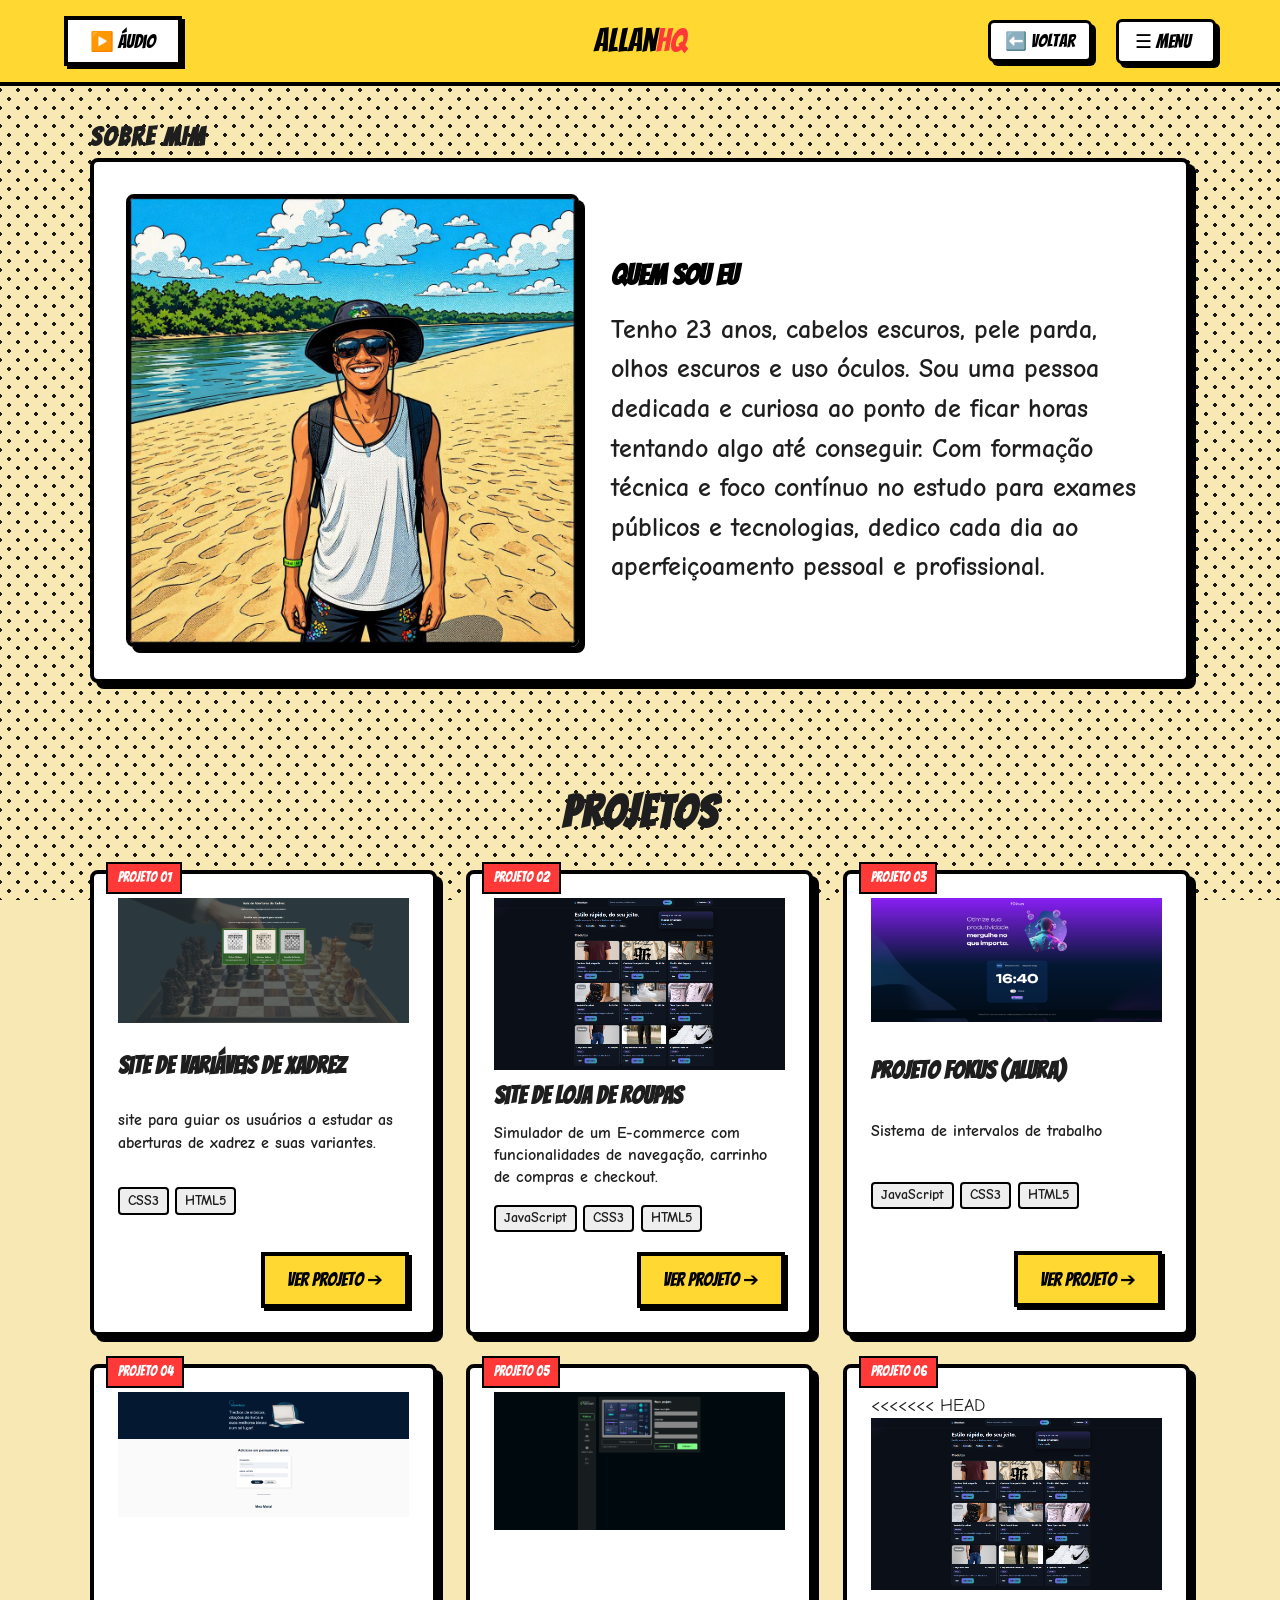
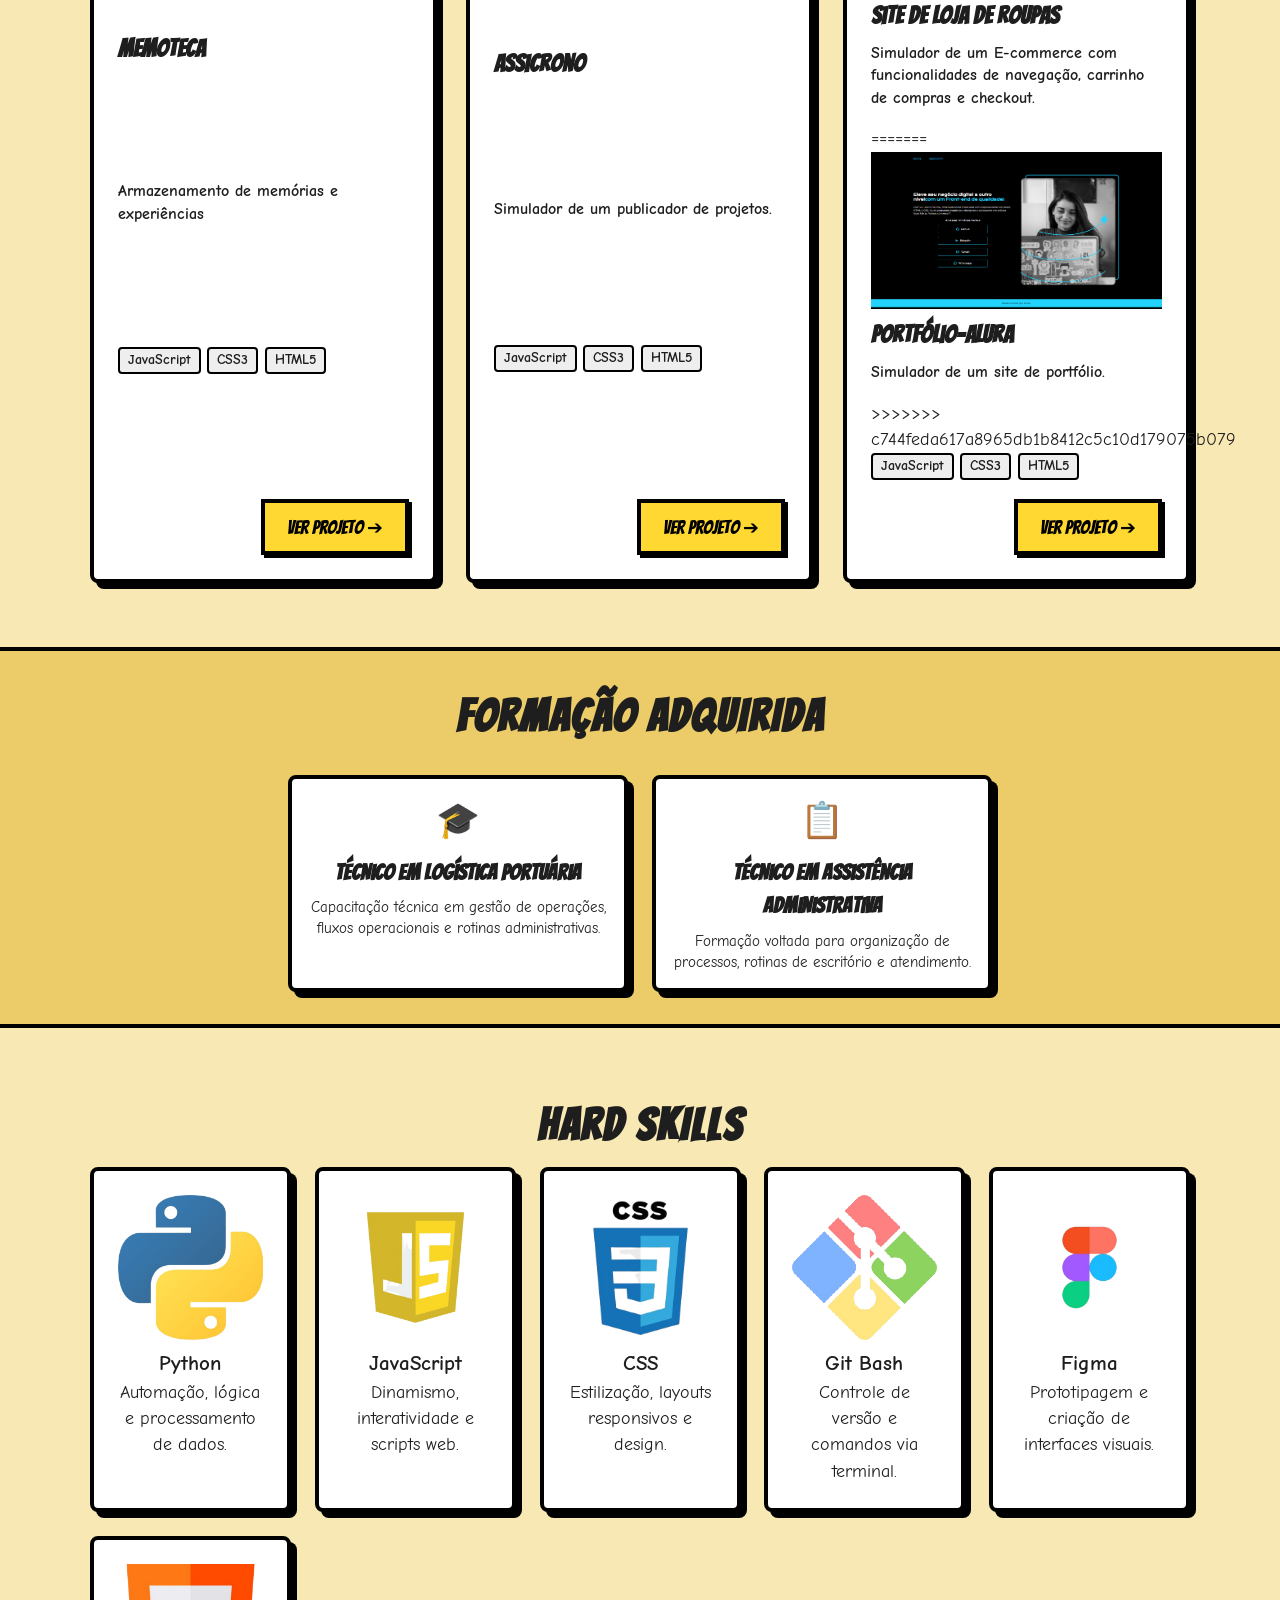
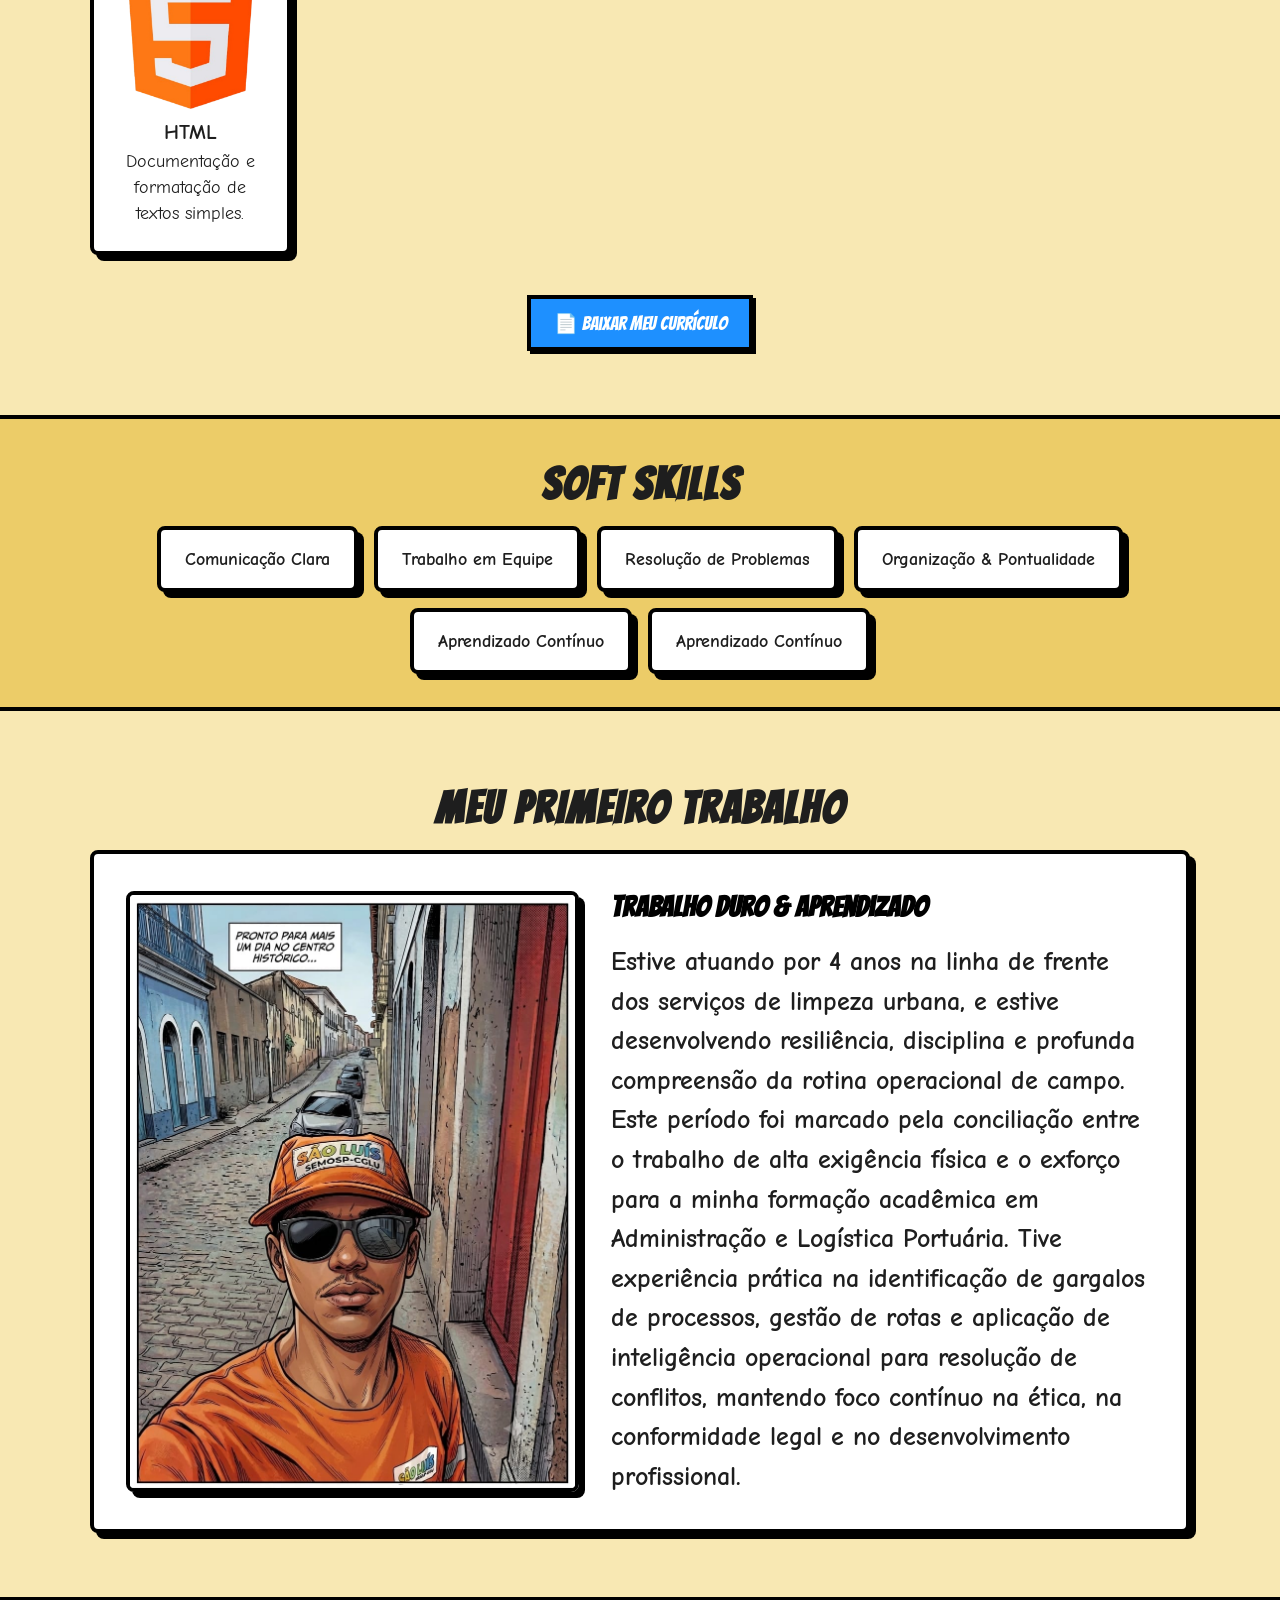
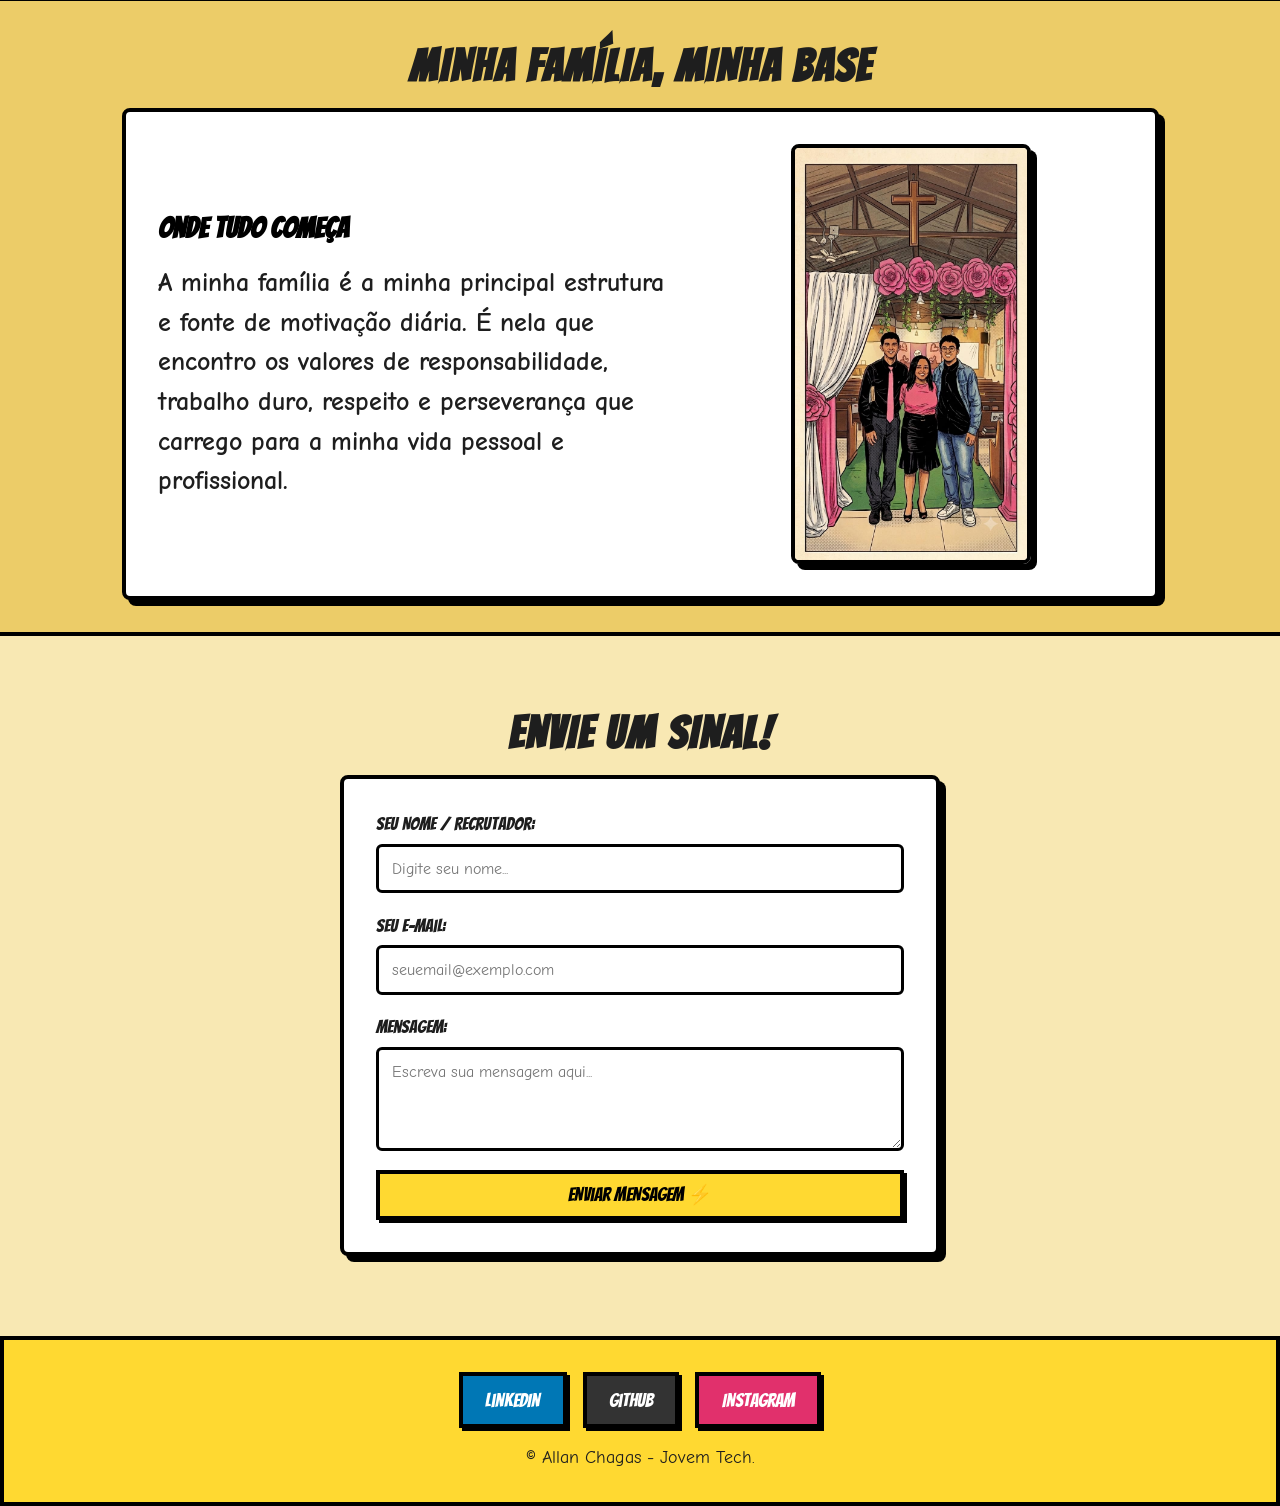
==== sobre.html @ 17a49c52 "subindo projeto" ====
<!DOCTYPE html>
<html lang="pt-BR">
<head>
  <meta charset="UTF-8" />
  <meta name="viewport" content="width=device-width, initial-scale=1.0" />
  <title>Sobre Mim | HQ Allan Chagas</title>
  <link rel="stylesheet" href="./Style.css" />
  <link rel="preconnect" href="https://fonts.googleapis.com">
  <link rel="preconnect" href="https://fonts.gstatic.com" crossorigin>
  <link href="https://fonts.googleapis.com/css2?family=Bangers&family=Comic+Neue:wght@400;700&display=swap" rel="stylesheet">
  <link rel="icon" type="image/png" href="./Assets/Share Post free icons designed by Magnific.ico">
</head>
<body>

  <!-- Navegação -->
  <!-- Substitua o trecho do <header> em ambos os arquivos por este: -->
<header class="navbar">
  <div class="header-left">
    <button id="btn-music" class="btn-comic btn-music" onclick="toggleMusica()">▶️ Áudio</button>
    <div class="logo">
      <a href="index.html">allan<span>hq</span></a>
    

      <audio id="musica-fundo" loop preload="auto">
        <source src="./sons/musicafundo.mp3" type="audio/mpeg">
      </audio>
    </div>
  </div>

  <div class="header-right">
    <button id="btn-back" class="btn-comic btn-back" onclick="window.history.back()" aria-label="Voltar">
      ⬅️ Voltar
    </button>

    <button class="btn-comic menu-toggle" id="menu-toggle" aria-label="Abrir Menu">
      ☰ Menu
      <div class="menu-container">
    </button>

      <nav class="nav-links dropdown-menu" id="nav-menu">
        <a href="index.html" data-i18n="inicio">Início</a>
        <a href="sobre.html#sobre" data-i18n="sobre">Sobre Mim</a>
        <a href="sobre.html#habilidades" data-i18n="habilidades">Habilidades</a>
        <a href="sobre.html#projetos" data-i18n="projetos">Projetos</a>
        <a href="sobre.html#soft-skills" data-i18n="softSkills">Soft Skills</a>
        <a href="sobre.html#formacao" data-i18n="formacao">Formação</a>
        <a href="sobre.html#primeiro-emprego" data-i18n="primeiroEmprego">Primeiro Trabalho</a>
        <a href="sobre.html#familia" data-i18n="familia">Família</a>
        
        <!-- Seleção de Idioma DENTRO do Menu -->
        <div class="lang-selector-menu">
          <span class="lang-title">Idioma:</span>
          <div class="lang-buttons">
            <button class="btn-lang active" data-lang="pt">PT</button>
            <button class="btn-lang" data-lang="en">EN</button>
            <button class="btn-lang" data-lang="fr">FR</button>
          </div>
        </div>
      </nav>
    </div>
  </div>
</header>

  <!-- Conteúdo em Quadrinhos -->
  <main class="container page-content">
    <!-- SEÇÃO 1: SOBRE MIM -->
    <section id="sobre" class="comic-section">
      <h1 class="page-title comic-heading" data-i18n="sobreMimTitulo">Sobre Mim</h1>
      <div class="comic-box content-with-image">
        <div class="image-box">
          <img src="./Assets/AllanAnimacao.jpg" alt="Minha foto" class="section-image">
        </div>
        <div class="text-box">
          <h2 data-i18n="cap1Titulo">Quem Sou Eu</h2>
          <h1 data-i18n="cap1Texto">Tenho 23 anos, cabelos escuros, pele parda,
          olhos escuros e uso óculos. Sou uma pessoa dedicada e curiosa ao ponto de ficar horas tentando algo até conseguir.
          Com formação técnica e foco contínuo emtecnologias. Dedico cada dia ao aperfeiçoamento pessoal e profissional.</h1>
        </div>
      </div>
    </section>

    <!-- SEÇÃO DE PROJETOS (MISSÕES CUMPRIDAS) -->
<section id="projetos" class="comic-section">
  <h2 class="section-title comic-heading" data-i18n="projetosTitulo">Projetos</h2>

  <div class="projects-grid">
    <!-- Card de Projeto 1 -->
    <article class="project-card comic-box">
      <div class="project-badge">Projeto 01</div>
      <img src="./Assets/sitexadrez.png" alt="Site de variáveis de xadrez" class="project-image">
      <h3 class="project-title">Site de variáveis de xadrez</h3>
      <h2 class="project-text">site para guiar os usuários a estudar as aberturas de xadrez e suas variantes. </h2>
      <div class="project-techs">
        <span class="tech-tag">CSS3</span>
        <span class="tech-tag">HTML5</span>
      </div>
      <div class="project-links">
        <a href="https://allanchagas7.github.io/Site-de-xadrez/" target="_blank" class="btn-comic btn-yellow">Ver Projeto ➔</a>
      </div>
    </article>

    <!-- Card de Projeto 2 -->
    <article class="project-card comic-box">
      <div class="project-badge">Projeto 02</div>
      <img src="./Assets/2026-09-16 (4).png" alt="Site de Loja de Roupas" class="project-image">
      <h3 class="project-title">Site de Loja de Roupas</h3>
      <h2 class="project-text">Simulador de um E-commerce com funcionalidades de navegação, carrinho de compras e checkout.</h2>
      <div class="project-techs">
        <span class="tech-tag">JavaScript</span>
        <span class="tech-tag">CSS3</span>
        <span class="tech-tag">HTML5</span>
      </div>
      <div class="project-links">
        <a href="https://allanchagas7.github.io/Loja-de-roupas/" target="_blank" class="btn-comic btn-yellow">Ver Projeto ➔</a>
      </div>
    </article>

    <article class="project-card comic-box">
      <div class="project-badge">Projeto 03</div>
      <img src="./Assets/Fokus.PNG" alt="Projeto Fokus" class="project-image">
      <h3 class="project-title">Projeto Fokus (Alura)</h3>
      <h2 class="project-text">Sistema de intervalos de trabalho</h2>
      <div class="project-techs">
        <span class="tech-tag">JavaScript</span>
        <span class="tech-tag">CSS3</span>
        <span class="tech-tag">HTML5</span>
      </div>
      <div class="project-links">
        <a href="https://allanchagas7.github.io/projetofokus/" target="_blank" class="btn-comic btn-yellow">Ver Projeto ➔</a>
      </div>
    </article>
    
    <article class="project-card comic-box">
      <div class="project-badge">Projeto 04</div>
      <img src="./Assets/Memoteca.PNG" alt="Memoteca" class="project-image">
      <h3 class="project-title">Memoteca</h3>
      <h2 class="project-text">Armazenamento de memórias e experiências</h2>
      <div class="project-techs">
        <span class="tech-tag">JavaScript</span>
        <span class="tech-tag">CSS3</span>
        <span class="tech-tag">HTML5</span>
      </div>
      <div class="project-links">
        <a href="https://allanchagas7.github.io/projeto-memoteca/" target="_blank" class="btn-comic btn-yellow">Ver Projeto ➔</a>
      </div>
    </article>
    <article class="project-card comic-box">
      <div class="project-badge">Projeto 05</div>
      <img src="./Assets/Assincrono.png" alt="Assicrono" class="project-image">
      <h3 class="project-title">Assicrono</h3>
      <h2 class="project-text">Simulador de um publicador de projetos.</h2>
      <div class="project-techs">
        <span class="tech-tag">JavaScript</span>
        <span class="tech-tag">CSS3</span>
        <span class="tech-tag">HTML5</span>
      </div>
      <div class="project-links">
        <a href=" https://allanchagas7.github.io/assincrono/" target="_blank" class="btn-comic btn-yellow">Ver Projeto ➔</a>
      </div>
    </article>
    
    
    <article class="project-card comic-box">
      <div class="project-badge">Projeto 06</div>
<<<<<<< HEAD
      <img src="./Assets/2026-09-16 (4).png" alt="Site de Loja de Roupas" class="project-image">
      <h3 class="project-title">Site de Loja de Roupas</h3>
      <h2 class="project-text">Simulador de um E-commerce com funcionalidades de navegação, carrinho de compras e checkout.</h2>
=======
      <img src="./Assets/alura1.png" alt="Portfólio-Alura" class="project-image">
      <h3 class="project-title">Portfólio-Alura</h3>
      <h2 class="project-text">Simulador de um site de portfólio.</h2>
>>>>>>> c744feda617a8965db1b8412c5c10d179075b079
      <div class="project-techs">
        <span class="tech-tag">JavaScript</span>
        <span class="tech-tag">CSS3</span>
        <span class="tech-tag">HTML5</span>
      </div>
      <div class="project-links">
        <a href="https://allanchagas7.github.io/Loja-de-roupas/" target="_blank" class="btn-comic btn-yellow">Ver Projeto ➔</a>
      </div>
    </article>
  </div>
</section>

<!-- SEÇÃO DE FORMAÇÃO E CERTIFICADOS -->
<section id="formacao" class="comic-section bg-comic-alt">
  <h2 class="section-title comic-heading" data-i18n="formacaoTitulo">Formação Adquirida</h2>
  
  <div class="education-grid">
    <div class="education-card comic-box">
      <span class="edu-icon">🎓</span>
      <h3>Técnico em Logística Portuária</h3>
      <p>Capacitação técnica em gestão de operações, fluxos operacionais e rotinas administrativas.</p>
    </div>
    <div class="education-card comic-box">
      <span class="edu-icon">📋</span>
      <h3>Técnico em Assistência Administrativa</h3>
      <p>Formação voltada para organização de processos, rotinas de escritório e atendimento.</p>
    </div>
  </div>
</section>


<!-- SEÇÃO 2: HABILIDADES -->
<section id="habilidades" class="comic-section">
  <h2 class="section-title comic-heading" data-i18n="habilidadesTitulo">Hard Skills</h2>
  
  <div class="skills-grid">
    <div class="skill-card comic-box" data-color="#268fbe" onclick="activateSkill(this)">
      <div class="skill-icon"><img src="./Assets/transferir__1_-removebg-preview.png" alt="Python"></div>
      <h3>Python</h3>
      <p>Automação, lógica e processamento de dados.</p>
    </div>
    <div class="skill-card comic-box" data-color="#eee964" onclick="activateSkill(this)">
          <div class="skill-icon"><img src="./Assets/JavaScript.png" alt="JavaScript"></div>
          <h3>JavaScript</h3>
          <p>Dinamismo, interatividade e scripts web.</p>
        </div>
        <div class="skill-card comic-box" data-color="#70a1ff" onclick="activateSkill(this)">
          <div class="skill-icon"><img src="./Assets/css-removebg-preview.png" alt="CSS"></div>
          <h3>CSS</h3>
          <p>Estilização, layouts responsivos e design.</p>
        </div>
        <div class="skill-card comic-box" data-color="#2ed573" onclick="activateSkill(this)">
          <div class="skill-icon"><img src="./Assets/gitbash-removebg-preview.png" alt="Git Bash"></div>
          <h3>Git Bash</h3>
          <p>Controle de versão e comandos via terminal.</p>
        </div>
        <div class="skill-card comic-box" data-color="#a55eea" onclick="activateSkill(this)">
          <div class="skill-icon"><img src="./Assets/x4y_Companies-removebg-preview.png" alt="Figma"></div>
          <h3>Figma</h3>
          <p>Prototipagem e criação de interfaces visuais.</p>
        </div>
        <div class="skill-card comic-box" data-color="#ffa502" onclick="activateSkill(this)">
          <div class="skill-icon"><img src="./Assets/transferir__2_-removebg-preview.png" alt="HTML"></div>
          <h3>HTML</h3>
          <p>Documentação e formatação de textos simples.</p>
        </div>
      </div>
      
      <div class="cv-download-box">
        <a href="./Currículo jovem aprendiz primeiro emprego simples preto e branco_20260915_103222_0000.pdf" download class="btn-comic btn-blue" data-i18n="baixarCV">📄 Baixar Meu Currículo</a>
      </div>
    </section>
    
    <!-- SEÇÃO 3: SOFT SKILLS -->
    <section id="soft-skills" class="comic-section bg-comic-alt">
      <h2 class="section-title comic-heading" data-i18n="softSkillsTitulo">Soft Skills</h2>
      <div class="soft-skills-grid">
        <div class="soft-skill-item comic-box" data-i18n="comunicacao">Comunicação Clara</div>
        <div class="soft-skill-item comic-box" data-i18n="trabalhoEquipe">Trabalho em Equipe</div>
        <div class="soft-skill-item comic-box" data-i18n="resolucaoProblemas">Resolução de Problemas</div>
        <div class="soft-skill-item comic-box" data-i18n="pontualidade">Organização & Pontualidade</div>
        <div class="soft-skill-item comic-box" data-i18n="curiosidade">Aprendizado Contínuo</div>
         <div class="soft-skill-item comic-box" data-i18n="curiosidade">Adaptabilidade</div>
      </div>
    </section>
    
    <!-- SEÇÃO 4: PRIMEIRO EMPREGO -->
    <section id="primeiro-emprego" class="comic-section">
      <h2 class="section-title comic-heading" data-i18n="primeiroEmpregoTitulo">Meu Primeiro Trabalho</h2>
      <div class="comic-box content-with-image">
        <div class="image-box">
          <img src="Assets/allangari.jpg" alt="Meu primeiro trabalho" class="section-image">
        </div>
        <div class="text-box">
          <h3 data-i18n="primeiroEmpregoSub">Trabalho Duro & Aprendizado</h3>
          <h1 data-i18n="primeiroEmpregoTexto">Estive atuando por 4 anos na linha de frente dos serviços de limpeza urbana,  e estive desenvolvendo resiliência, disciplina e profunda compreensão da rotina operacional de campo. Este período foi marcado pela conciliação entre o trabalho de alta exigência física e o exforço para a minha formação acadêmica em Administração e Logística Portuária.
          Tive experiência prática na identificação de gargalos de processos, gestão de rotas e aplicação de inteligência operacional para resolução de conflitos, mantendo foco contínuo na ética, na conformidade legal e no desenvolvimento profissional.</h1>
        </div>
      </div>
    </section>
    
    <!-- SEÇÃO 5: FAMÍLIA -->
    <section id="familia" class="comic-section bg-comic-alt">
      <h2 class="section-title comic-heading" data-i18n="familiaTitulo">Minha Família, Minha Base</h2>
      <div class="comic-box content-with-image">
        <div class="text-box">
          <h3 data-i18n="familiaSub">Onde Tudo Começa</h3>
          <h1 data-i18n="familiaTexto">A minha família é a minha principal estrutura e fonte de motivação diária. É nela que encontro os valores de responsabilidade, trabalho duro, respeito e perseverança que carrego para a minha vida pessoal e profissional.</h1>
        </div>
        <div class="image-box">
          <img src="Assets/familia.jpg" alt="Minha família" class="section-image">
        </div>
      </div>
    </section>
    <!-- SEÇÃO DE CONTATO (SINAL DE EMERGÊNCIA) -->
    <section id="contato" class="comic-section">
      <h2 class="section-title comic-heading" data-i18n="contatoTitulo">Envie um Sinal!</h2>
      <div class="comic-box contact-box">
        <form class="contact-form" onsubmit="event.preventDefault(); alert('Mensagem enviada com sucesso!');">
          <div class="form-group">
            <label for="nome">Seu Nome / Recrutador:</label>
            <input type="text" id="nome" required placeholder="Digite seu nome...">
          </div>
          <div class="form-group">
            <label for="email">Seu E-mail:</label>
            <input type="email" id="email" required placeholder="seuemail@exemplo.com">
          </div>
          <div class="form-group">
            <label for="mensagem">Mensagem:</label>
            <textarea id="mensagem" rows="4" required placeholder="Escreva sua mensagem aqui..."></textarea>
          </div>
          <button type="submit" class="btn-comic btn-yellow">Enviar Mensagem ⚡</button>
        </form>
      </div>
    </section>
  </main>

  <footer class="footer comic-box">
    <div class="social-links">
      <a href="https://linkedin.com/in/allanchagasbatista/" target="_blank" class="btn-comic btn-social btn-linkedin">LinkedIn</a>
      <a href="https://github.com/AllanChagas7/" target="_blank" class="btn-comic btn-social btn-github">GitHub</a>
      <a href="https://instagram.com/allan_chagas_/" target="_blank" class="btn-comic btn-social btn-instagram">Instagram</a>
    </div>
    <p> © Allan Chagas - Jovem Tech. </p>
  </footer>

  <audio id="musica-fundo" loop src="./sons/musicafundo.mp3"></audio>
  <script src="./script.js"></script>
</body>
</html>
---- Style.css ----
/* Reset & Tema Quadrinhos (Comic Book Theme) */
:root {
  --comic-yellow: #ffd931;
  --comic-red: #ff3838;
  --comic-blue: #1e90ff;
  --comic-bg: #f8e8b3;
  --comic-dark: #1e1e1e;
  --comic-border: 4px solid #000;
  --comic-shadow: 6px 6px 0px #000;
  --comic-shadow-sm: 3px 3px 0px #000000;
  --font-title: 'Bangers', cursive;
  --font-body: 'Comic Neue', cursive, sans-serif;
}

* {
  margin: 0;
  padding: 0;
  box-sizing: border-box;
}

body {
  font-family: var(--font-body);
  background-color: var(--comic-bg);
  color: var(--comic-dark);
  font-size: 1.1rem;
  line-height: 1.5;
  animation: page-enter 0.7s ease both;

  /* --- Textura de retícula/Halftone de Quadrinho --- */

  background-image:
  radial-gradient(rgba(0, 0, 0, 0.88) 15%, transparent 16%),
  radial-gradient(rgba(0, 0, 0, 0.88) 15%, transparent 16%);
  background-size: 18px 18px;
  background-position: 0 0, 9px 9px;
  background-attachment: fixed; /* Mantém os pontos parados enquanto você rola a página */
}

.container {
  width: 90%;
  max-width: 1100px;
  margin: 0 auto;
}

/* Estilo HQ de Caixas e Botões */
.comic-box {
  background: #fff;
  border: var(--comic-border);
  box-shadow: var(--comic-shadow);
  border-radius: 8px;
  animation: comic-enter 0.7s ease both;
}

.comic-heading {
  font-family: var(--font-title);
  letter-spacing: 2px;
  text-transform: uppercase;
}

.btn-comic {
  font-family: var(--font-title);
  font-size: 1.2rem;
  padding: 0.6rem 1.4rem;
  border: var(--comic-border);
  box-shadow: var(--comic-shadow-sm);
  background: #fff;
  cursor: pointer;
  text-decoration: none;
  display: inline-block;
  color: #000;
  transition: all 0.1s ease-in-out;
}

.btn-comic:hover {
  transform: translate(-2px, -2px);
  box-shadow: 5px 5px 0px #000;
  animation: button-wiggle 0.35s ease-in-out;
}

.btn-comic:active {
  transform: translate(2px, 2px);
  box-shadow: 1px 1px 0px #000;
}

.btn-yellow { background: var(--comic-yellow); }
.btn-blue { background: var(--comic-blue); color: #fff; }

/* Header & Navegação */
.navbar {
  display: flex;
  justify-content: space-between;
  align-items: center;
  padding: 1rem 5%;
  background: var(--comic-yellow);
  border-bottom: var(--comic-border);
  position: sticky;
  top: 0;
  z-index: 1000;
  animation: slide-down 0.6s ease both;
}

.header-left {
  display: flex;
  align-items: center;
  gap: 1rem;
}

.header-right {
  display: flex;
  align-items: center;
  gap: 1.5rem;
  margin-left: auto; /* Garante que o bloco fique encostado à direita */
}

.logo {
  position: absolute;
  left: 50%;
  transform: translateX(-50%);
}

.logo a {
  font-family: var(--font-title);
  font-size: 2rem;
  color: #000;
  text-decoration: none;
}

.logo span {
  color: var(--comic-red);
}

/* ===================================================
   MENU DROPDOWN RETRÁTIL (Estilo HQ)
   =================================================== */
.menu-container {
  position: relative;
  display: inline-block;
  z-index: 1000;
}

/* Botão Menu Estilizado */
.menu-toggle {
  display: inline-flex !important;
  align-items: center;
  justify-content: center;
  gap: 6px;
  background-color: #ffffff;
  color: #000000;
  border: 3px solid #000000;
  box-shadow: 4px 4px 0px #000000;
  padding: 8px 16px;
  font-family: var(--font-title);
  font-size: 1.2rem;
  cursor: pointer;
  border-radius: 6px;
  transition: transform 0.1s, box-shadow 0.1s;
}

.menu-toggle:hover {
  background-color: #fff8d6;
  transform: translate(-2px, -2px);
  box-shadow: 6px 6px 0px #000000;
}

.menu-toggle:active {
  transform: translate(2px, 2px);
  box-shadow: 2px 2px 0px #000000;
}

/* Oculta as opções por padrão */
.nav-links.dropdown-menu {
  display: none;
  position: absolute;
  top: 115%;
  right: 0; /* Alinha a caixa do menu retrátil pelo lado direito */
  background-color: #ffffff;
  border: 3px solid #000000;
  box-shadow: 5px 5px 0px #000000;
  border-radius: 8px;
  min-width: 220px;
  flex-direction: column;
  padding: 8px 0;
  z-index: 1001;
}

/* Exibe as opções quando aberto via JS */
.nav-links.dropdown-menu.open,
.nav-links.dropdown-menu.active {
  display: flex !important;
}

.nav-links.dropdown-menu a {
  padding: 10px 18px;
  color: #000000;
  text-decoration: none;
  font-family: var(--font-title);
  font-size: 1.1rem;
  border-bottom: 2px solid #f0f0f0;
  transition: background-color 0.2s;
  display: block;
}

.nav-links.dropdown-menu a:last-child {
  border-bottom: none;
}

.nav-links.dropdown-menu a:hover {
  background-color: var(--comic-yellow);
}

.btn-back {
  display: inline-flex;
  align-items: center;
  gap: 4px;
  background-color: #ffffff;
  color: #000;
  border: 3px solid #000;
  box-shadow: 4px 4px 0px #000;
  padding: 8px 14px;
  font-family: var(--font-title);
  font-size: 1.1rem;
  cursor: pointer;
  border-radius: 6px;
  transition: transform 0.1s, box-shadow 0.1s;
}

.btn-back:hover {
  background-color: #ffeaa7;
  transform: translate(-2px, -2px);
  box-shadow: 6px 6px 0px #000;
}

.btn-back:active {
  transform: translate(2px, 2px);
  box-shadow: 2px 2px 0px #000;
}

/* Idiomas */
.header-actions {
  display: flex;
  align-items: center;
  gap: 0.5rem;
}

.btn-lang {
  font-family: var(--font-title);
  background: #fff;
  border: 2px solid #000;
  padding: 0.2rem 0.6rem;
  cursor: pointer;
  font-size: 1rem;
}

.btn-lang.active {
  background: var(--comic-red);
  color: #fff;
}

/* Hero Section */
.hero {
  margin: 3rem auto;
  padding: 4rem 2rem;
  text-align: center;
  max-width: 800px;
  background: #fff;
  animation-delay: 0.15s;
}

.comic-badge {
  display: inline-block;
  background: var(--comic-red);
  color: #fff;
  font-family: var(--font-title);
  padding: 0.3rem 1rem;
  border: 2px solid #000;
  font-size: 1.2rem;
  margin-bottom: 1rem;
  animation: badge-pop 0.6s 0.35s ease both;
}

.comic-title {
  font-size: 3.5rem;
  color: #000;
  margin-bottom: 0.5rem;
}

.comic-subtitle {
  font-size: 1.8rem;
  font-weight: bold;
  margin-bottom: 2rem;
}

/* Seções */
.section {
  padding: 3rem 0;
}

.comic-section {
  padding: 2rem 0;
  margin-bottom: 2rem;
}

.comic-section > * {
  animation: comic-enter 0.7s ease both;
}

.comic-section > *:nth-child(2) {
  animation-delay: 0.12s;
}

.comic-section > *:nth-child(3) {
  animation-delay: 0.24s;
}

.bg-comic-alt {
  width: 100vw;
  margin-left: 50%;
  transform: translateX(-50%);
  padding-right: 5vw;
  padding-left: 5vw;
  background: #eccc68;
  border-top: var(--comic-border);
  border-bottom: var(--comic-border);
}

.section-title {
  font-size: 2.8rem;
  text-align: center;
  margin-bottom: 0.5rem;
}

.section-desc {
  text-align: center;
  font-weight: bold;
  margin-bottom: 2rem;
}

/* Conteúdo com Imagem - Layout Lado a Lado */
.content-with-image {
  display: flex;
  gap: 2rem;
  align-items: stretch;
  padding: 2rem;
}

.image-box {
  flex: 1;
  display: flex;
  flex-direction: column;
  align-items: center;
  justify-content: center;
  min-width: 250px;
}

.section-image {
  width: 100%;
  max-width: 300px;
  height: auto;
  object-fit: cover;
  border: var(--comic-border);
  box-shadow: var(--comic-shadow);
  border-radius: 8px;
}

#familia .section-image {
  width: auto;
  max-height: 420px;
  object-fit: contain;
}

#familia .content-with-image {
  width: 90%;
  max-width: 1100px;
  margin-right: auto;
  margin-left: auto;
}

.image-caption {
  margin-top: 0.8rem;
  font-family: var(--font-title);
  font-size: 0.9rem;
  text-align: center;
  color: #666;
}

.text-box {
  flex: 1.2;
  display: flex;
  flex-direction: column;
  justify-content: center;
}

.text-box h2,
.text-box h3 {
  font-family: var(--font-title);
  font-size: 1.8rem;
  margin-bottom: 0.8rem;
  color: #000000;
}

.text-box p {
  line-height: 1.8;
  font-size: 1.05rem;
}

/* Skills Grid */
.skills-grid {
  display: grid;
  grid-template-columns: repeat(auto-fit, minmax(200px, 1fr));
  gap: 1.5rem;
}

.skill-card {
  padding: 1.5rem;
  text-align: center;
  cursor: pointer;
  transition: var(--transition, all 0.2s);
}

.skill-card:hover,
.project-card:hover,
.education-card:hover,
.soft-skill-item:hover {
  transform: translateY(-7px) rotate(-1deg);
  box-shadow: 9px 9px 0 #000;
}

.skill-card.active-skill {
  border-color: #000;
  transform: translateY(-5px);
}

.skill-icon {
  font-size: 2.5rem;
  margin-bottom: 0.5rem;
}

.cv-download-box {
  text-align: center;
  margin-top: 2.5rem;
}

/* Soft Skills Grid */
.soft-skills-grid {
  display: flex;
  flex-wrap: wrap;
  gap: 1rem;
  justify-content: center;
}

.soft-skill-item {
  padding: 1rem 1.5rem;
  font-weight: bold;
  background: #fff;
}

/* Balão de Fala (Speech Bubble) */
.comic-speech-bubble {
  position: relative;
  padding: 2rem;
  max-width: 800px;
  margin: 0 auto;
  background: #fff;
}

.yellow-bubble {
  background: var(--comic-yellow);
}

.comic-speech-bubble h3 {
  font-family: var(--font-title);
  font-size: 1.8rem;
  margin-bottom: 0.5rem;
}

/* Galeria & Carrossel */
.carousel-section {
  margin: 3rem 0;
}

.carousel-container {
  display: flex;
  align-items: center;
  gap: 1rem;
}

.gallery-grid {
  display: flex;
  overflow-x: hidden;
  scroll-behavior: smooth;
  width: 100%;
  gap: 1rem;
}

.gallery-card {
  min-width: 100%;
  height: 250px;
  display: flex;
  align-items: center;
  justify-content: center;
  background: #fff;
}

.image-placeholder {
  font-family: var(--font-title);
  font-size: 2rem;
}

.carousel-indicators {
  display: flex;
  justify-content: center;
  gap: 0.5rem;
  margin-top: 1rem;
}

.indicator {
  width: 15px;
  height: 15px;
  border: 2px solid #000;
  background: #fff;
  cursor: pointer;
}

.indicator.active {
  background: var(--comic-red);
}

/* Rodapé */
.footer {
  text-align: center;
  padding: 2rem;
  margin-top: 3rem;
  background: var(--comic-yellow);
  border-top: var(--comic-border);
  border-radius: 0;
}

.social-links {
  display: flex;
  align-items: center;
  justify-content: center;
  flex-wrap: wrap;
  gap: 1rem;
  margin-bottom: 1rem;
}

.btn-social {
  color: #fff;
  text-align: center;
}

.btn-linkedin { background: #0077b5; }
.btn-github { background: #333; }
.btn-instagram { background: #e1306c; }

/* Responsividade Corrigida */
@media (max-width: 768px) {
  .header-right {
    gap: 0.8rem;
  }

  .comic-title { font-size: 2.5rem; }

  .content-with-image {
    flex-direction: column;
    gap: 1.5rem;
  }

  .image-box {
    width: 100%;
    max-width: 100%;
  }

  .section-image {
    max-width: 250px;
  }
}

/* Divisória e Idioma dentro do Dropdown */
.lang-selector-menu {
  padding: 10px 18px;
  border-top: 2px solid #000;
  margin-top: 5px;
  display: flex;
  flex-direction: column;
  gap: 6px;
  background-color: #f9f9f9;
}

.lang-title {
  font-family: var(--font-title);
  font-size: 1rem;
  color: #000;
}

.lang-buttons {
  display: flex;
  gap: 8px;
}

.lang-buttons .btn-lang {
  flex: 1;
  font-family: var(--font-title);
  background: #fff;
  border: 2px solid #000;
  padding: 4px 8px;
  cursor: pointer;
  font-size: 0.9rem;
  box-shadow: 2px 2px 0px #000;
  transition: all 0.1s;
}

.lang-buttons .btn-lang.active {
  background: var(--comic-red);
  color: #fff;
}
/* ===================================================
   SEÇÃO DE PROJETOS (CARDS DE HQ)
   =================================================== */
.projects-grid {
  display: grid;
  grid-template-columns: repeat(auto-fit, minmax(280px, 1fr));
  gap: 1.8rem;
  margin-top: 1.5rem;
}

.project-card {
  padding: 1.5rem;
  display: flex;
  flex-direction: column;
  justify-content: space-between;
  position: relative;
}

.project-badge {
  position: absolute;
  top: -12px;
  left: 12px;
  background: var(--comic-red);
  color: #fff;
  font-family: var(--font-title);
  padding: 0.2rem 0.6rem;
  border: 2px solid #000;
  font-size: 0.9rem;
}

.project-title {
  font-family: var(--font-title);
  font-size: 1.5rem;
  margin-top: 0.5rem;
  margin-bottom: 0.5rem;
}

.project-text {
  font-size: 1rem;
  line-height: 1.4;
  margin-bottom: 1rem;
}

.project-techs {
  display: flex;
  flex-wrap: wrap;
  gap: 0.4rem;
  margin-bottom: 1.2rem;
}

.tech-tag {
  background: #eee;
  border: 2px solid #000;
  padding: 0.1rem 0.5rem;
  font-size: 0.85rem;
  font-weight: bold;
  border-radius: 4px;
}

.project-links {
  text-align: right;
}

/* ===================================================
   SEÇÃO DE FORMAÇÃO
   =================================================== */
.education-grid {
  display: grid;
  grid-template-columns: repeat(2, minmax(220px, 340px));
  gap: 1.5rem;
  justify-content: center;
  margin: 1.5rem auto 0;
}

.education-card {
  padding: 1rem;
  text-align: center;
}

.edu-icon {
  font-size: 2.2rem;
  display: block;
  margin-bottom: 0.5rem;
}

.education-card h3 {
  font-family: var(--font-title);
  font-size: 1.4rem;
  margin-bottom: 0.5rem;
}

.education-card p {
  font-size: 0.95rem;
  line-height: 1.35;
}

@keyframes page-enter {
  from { opacity: 0; }
  to { opacity: 1; }
}

@keyframes comic-enter {
  from {
    opacity: 0;
    transform: translateY(18px) scale(0.98);
  }
  to {
    opacity: 1;
    transform: translateY(0) scale(1);
  }
}

@keyframes slide-down {
  from { transform: translateY(-100%); }
  to { transform: translateY(0); }
}

@keyframes badge-pop {
  0% { opacity: 0; transform: scale(0.7) rotate(-6deg); }
  80% { transform: scale(1.08) rotate(2deg); }
  100% { opacity: 1; transform: scale(1) rotate(0); }
}

@keyframes button-wiggle {
  0%, 100% { transform: translate(-2px, -2px) rotate(0); }
  50% { transform: translate(-2px, -2px) rotate(-2deg); }
}

@media (prefers-reduced-motion: reduce) {
  *,
  *::before,
  *::after {
    animation-duration: 0.01ms !important;
    animation-iteration-count: 1 !important;
    scroll-behavior: auto !important;
    transition-duration: 0.01ms !important;
  }
}

/* ===================================================
   FORMULÁRIO DE CONTATO HQ
   =================================================== */
.contact-box {
  max-width: 600px;
  margin: 0 auto;
  padding: 2rem;
}

.contact-form {
  display: flex;
  flex-direction: column;
  gap: 1.2rem;
}

.form-group {
  display: flex;
  flex-direction: column;
  gap: 0.4rem;
  text-align: left;
}

.form-group label {
  font-family: var(--font-title);
  font-size: 1.1rem;
}

.form-group input,
.form-group textarea {
  padding: 0.8rem;
  border: 3px solid #000;
  border-radius: 6px;
  font-family: var(--font-body);
  font-size: 1rem;
  background-color: #fff;
}

.form-group input:focus,
.form-group textarea:focus {
  outline: none;
  background-color: #fffde6;
}
/* ===================================================
   RESPONSIVIDADE E TRATAMENTO DE IMAGENS
   =================================================== */

/* Regra Global para Imagens Responsivas */
img, 
.section-image, 
.gallery-card img {
  max-width: 100%;    /* A imagem nunca ultrapassa a largura do container */
  height: auto;        /* Mantém a proporção sem distorcer */
  display: block;      /* Elimina espaços em branco indesejados abaixo da imagem */
  object-fit: cover;   /* Garante bom preenchimento quando houver altura fixa */
}

/* Ajustes para Telas Menores (Celulares e Tablets até 768px) */
@media (max-width: 768px) {
  /* Ajuste de espaçamento e tamanho de fonte geral */
  body {
    font-size: 1rem;
  }

  .container {
    width: 95%; /* Aproveita melhor o espaço da tela do celular */
  }

  .bg-comic-alt {
    padding-right: 2.5vw;
    padding-left: 2.5vw;
  }

  .comic-title {
    font-size: 2.2rem;
  }

  /* Ajuste de seções lado a lado com imagem para ficarem empilhadas */
  .content-with-image {
    flex-direction: column;
    padding: 1rem;
    gap: 1.2rem;
  }

  .image-box {
    width: 100%;
  }

  .section-image {
    max-width: 100%; /* Permite que a imagem ocupe a largura disponível */
    margin: 0 auto;
  }

  #familia .section-image {
    max-height: 360px;
    width: auto;
  }

  #familia .content-with-image {
    width: 95%;
  }

  /* Grids de Projetos e Formação em 1 coluna no celular */
  .projects-grid,
  .education-grid,
  .skills-grid {
    grid-template-columns: 1fr;
  }

  /* Formulario de Contato */
  .contact-box {
    padding: 1.2rem;
  }
}

@media (max-width: 600px) {
  .navbar {
    flex-wrap: wrap;
    gap: 0.75rem;
    min-height: 78px;
  }

  .header-left,
  .header-right {
    gap: 0.5rem;
  }

  .header-right {
    width: 100%;
    justify-content: flex-end;
  }

  .btn-music,
  .btn-back,
  .menu-toggle {
    padding: 0.45rem 0.7rem;
    font-size: 1rem;
  }
}

@media (max-width: 600px) {
  .social-links {
    gap: 0.75rem;
  }

  .btn-social {
    flex: 1 1 140px;
  }
}

.audio {
  position: relative;
}
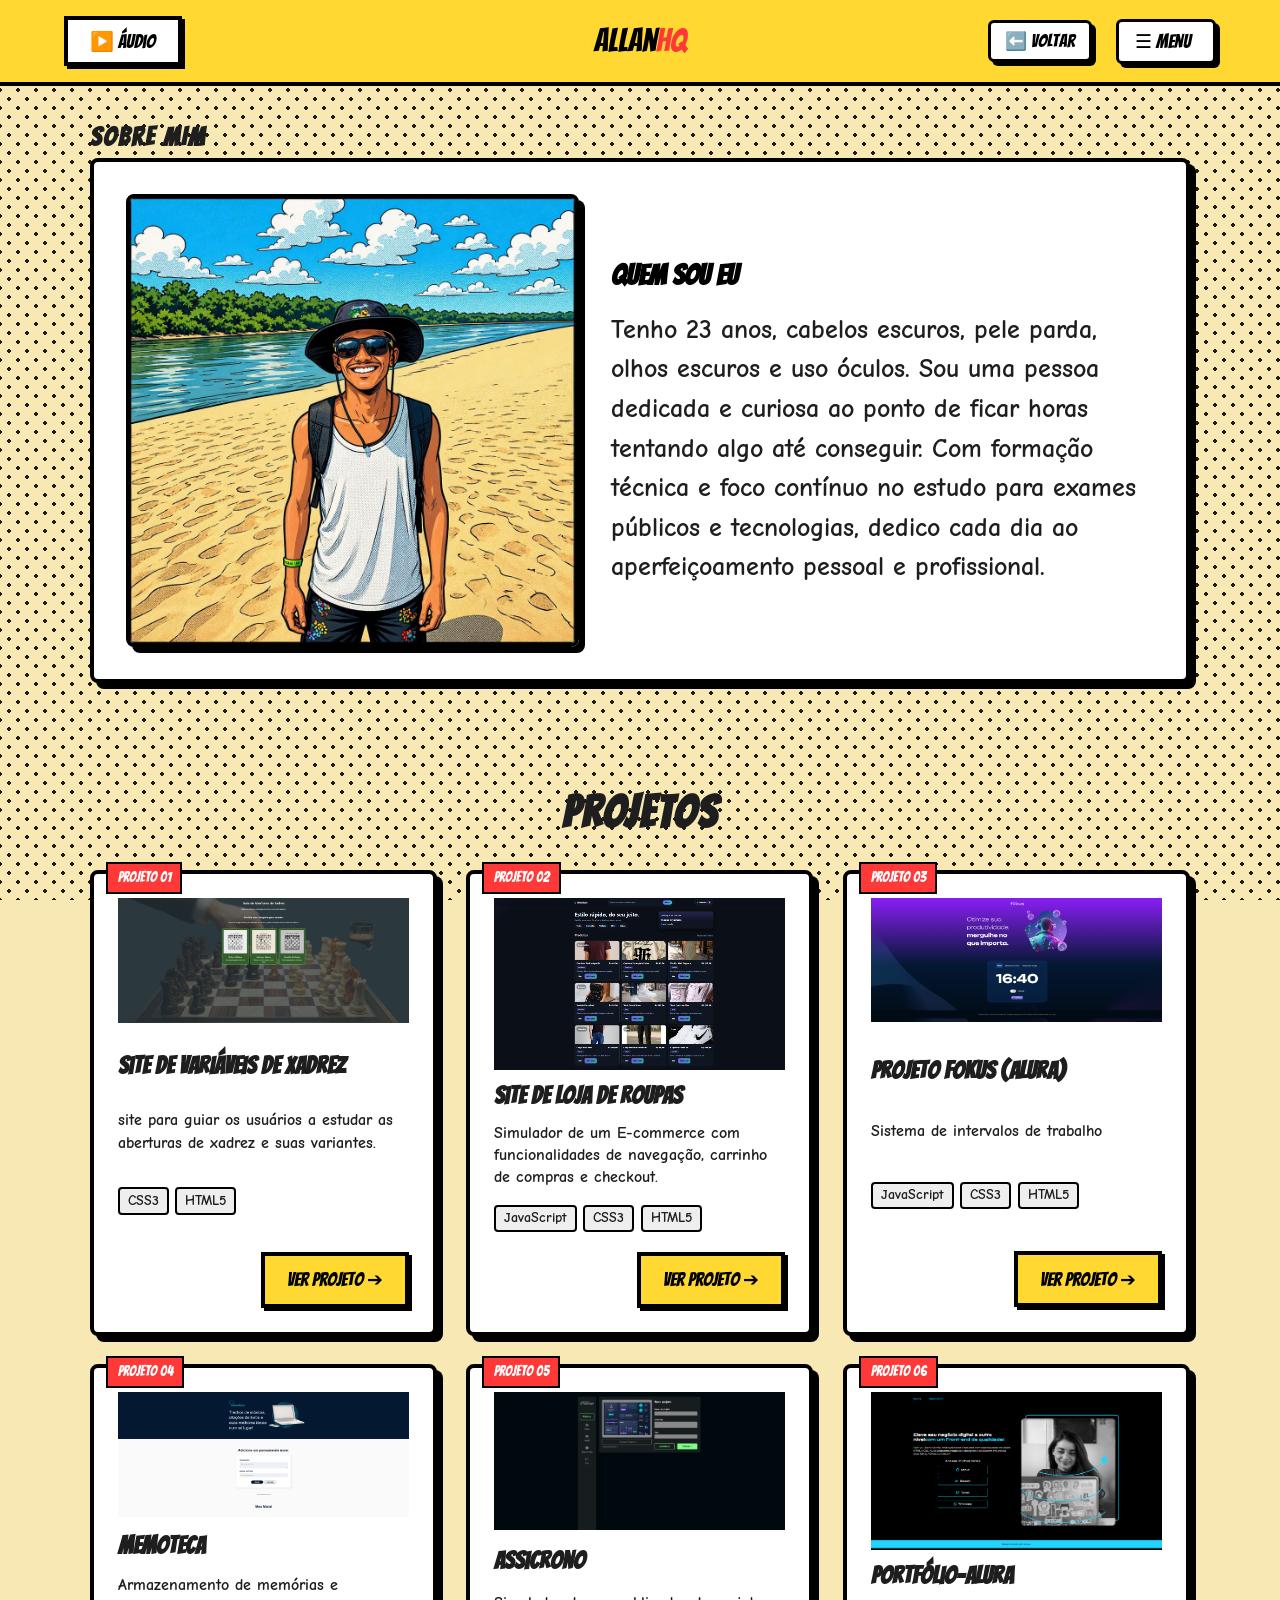
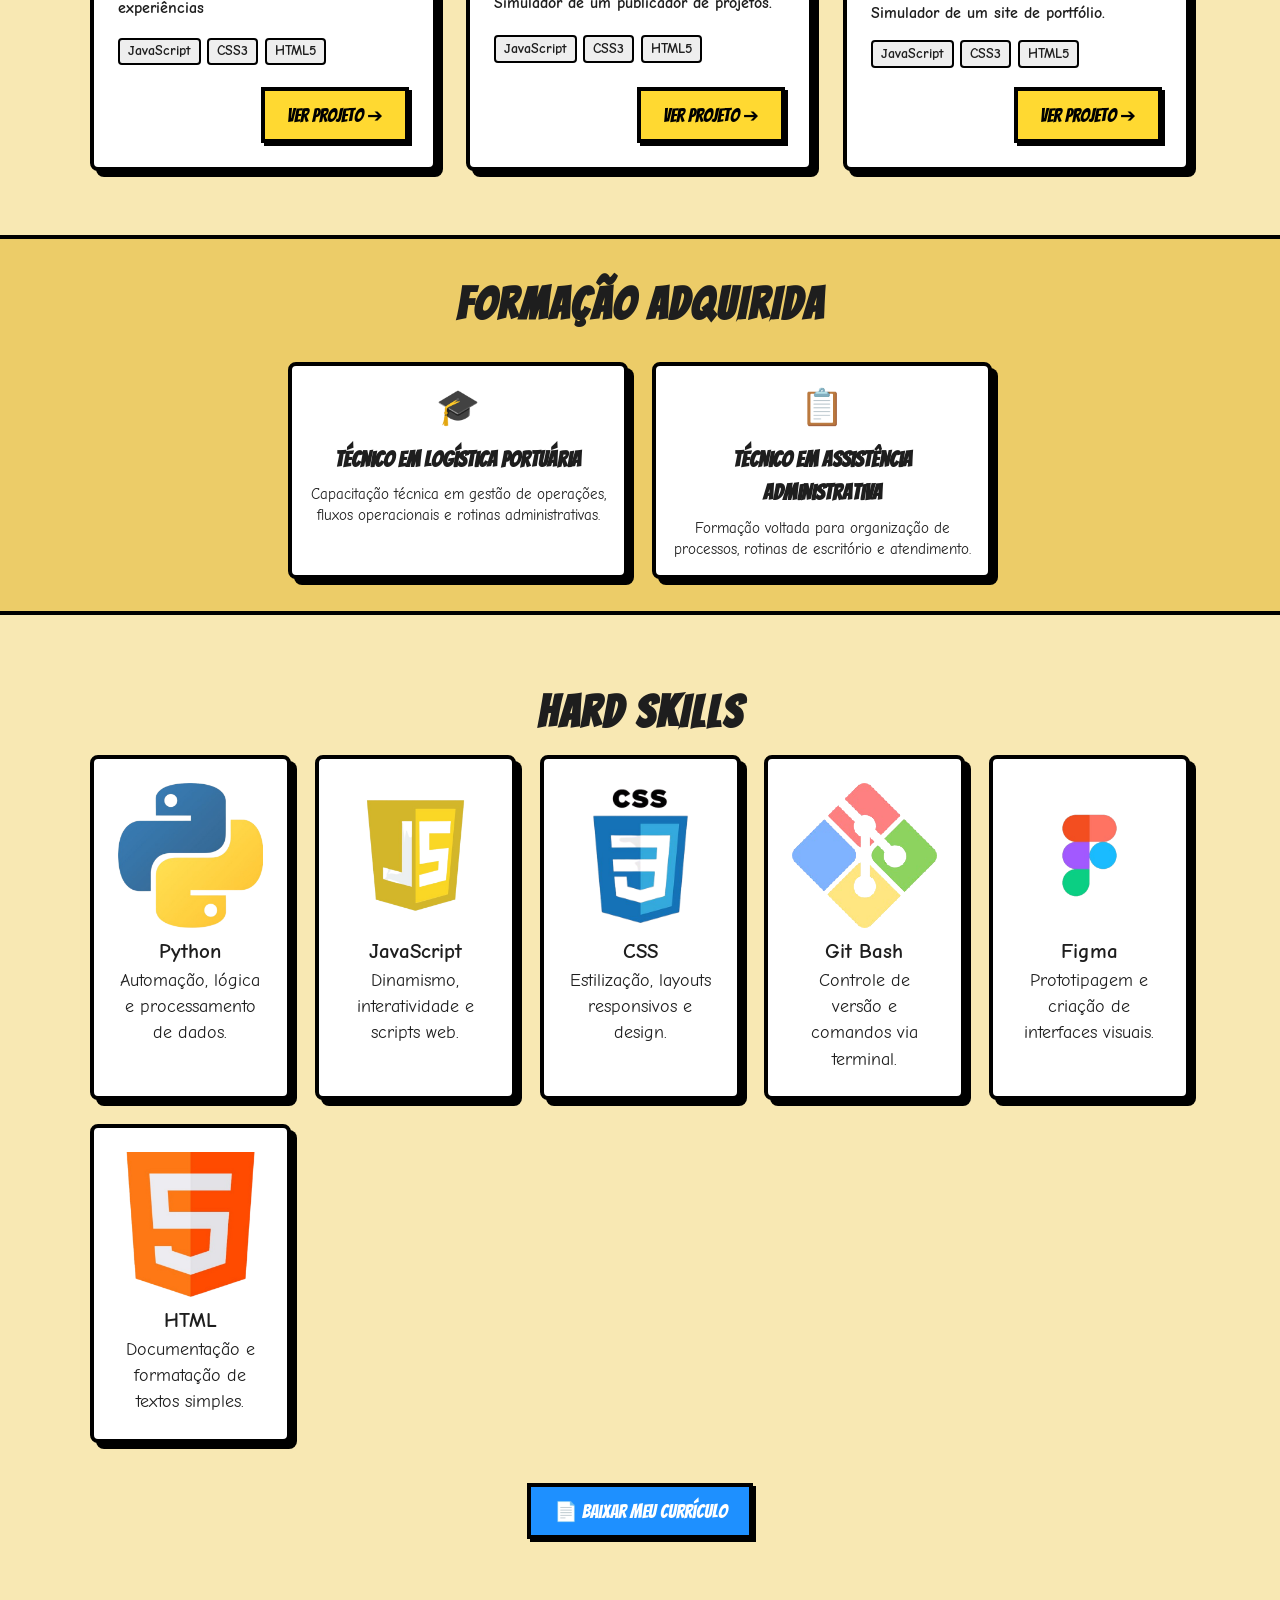
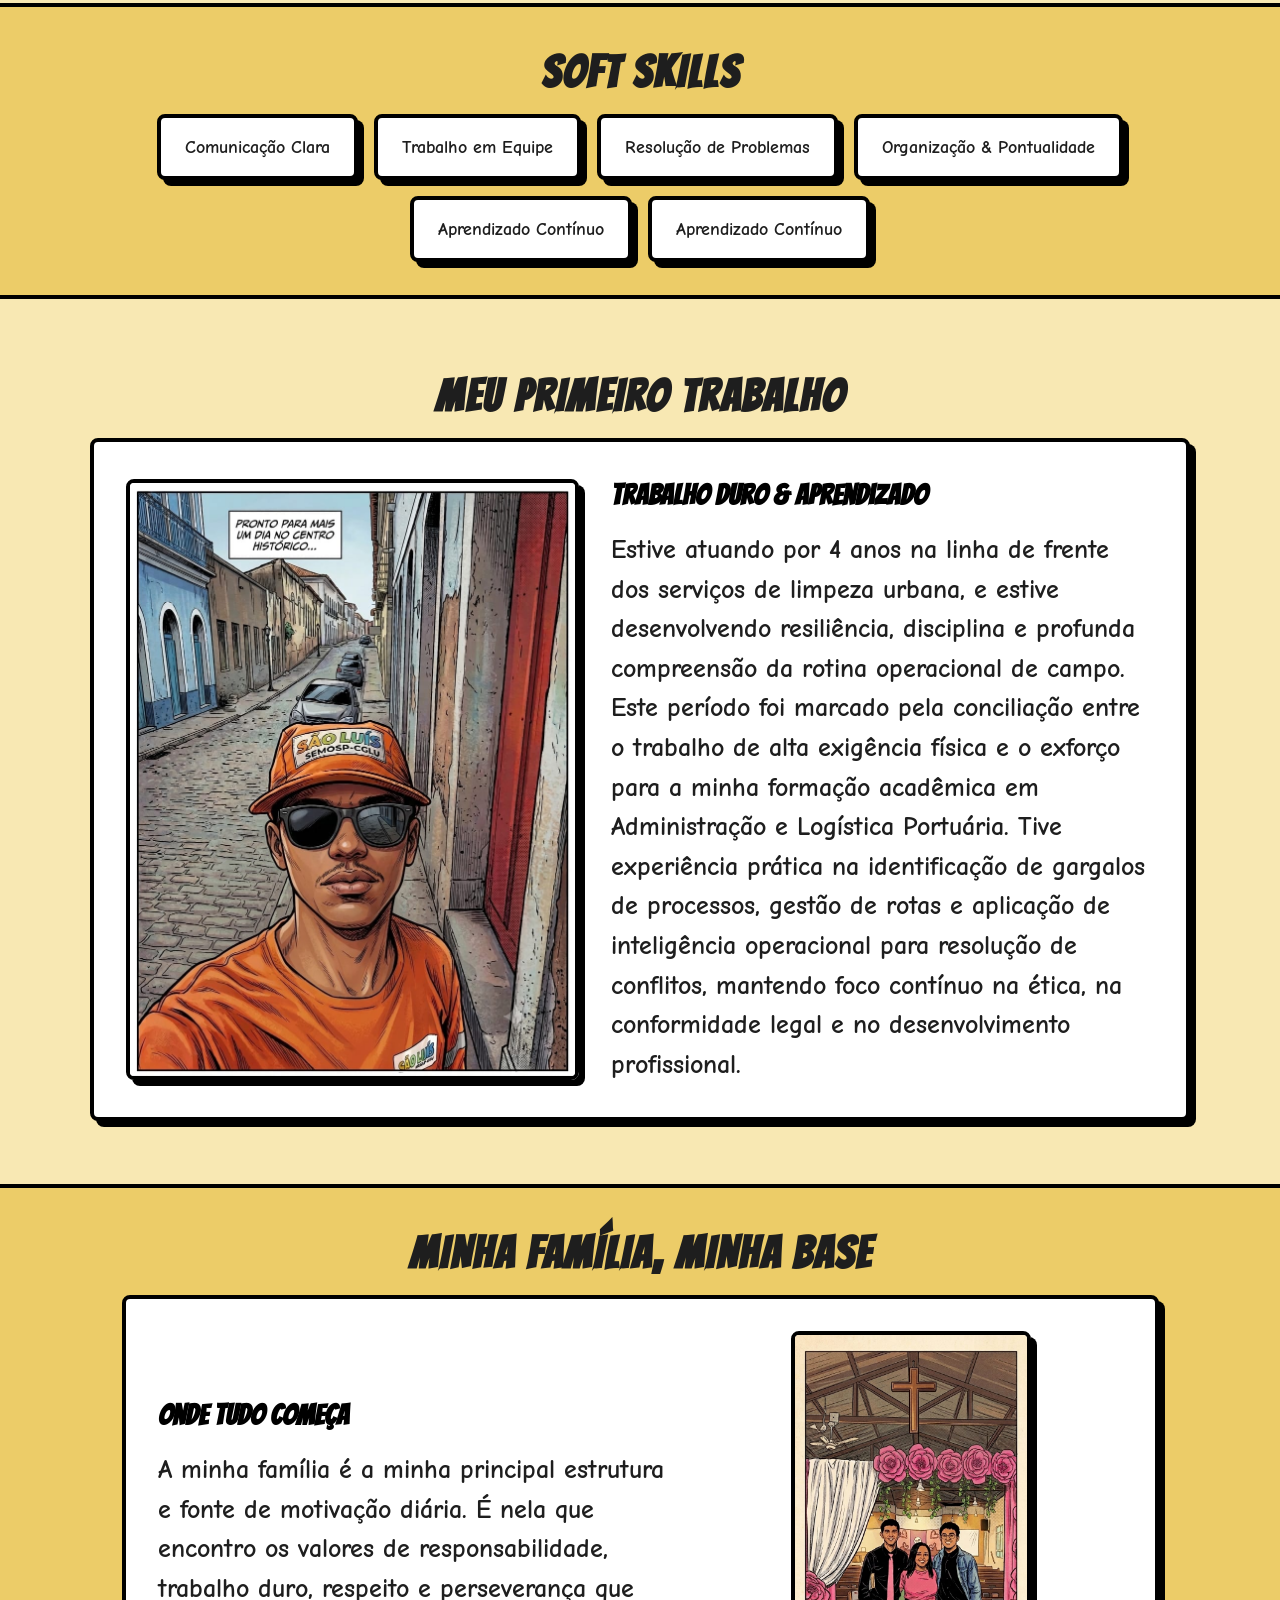
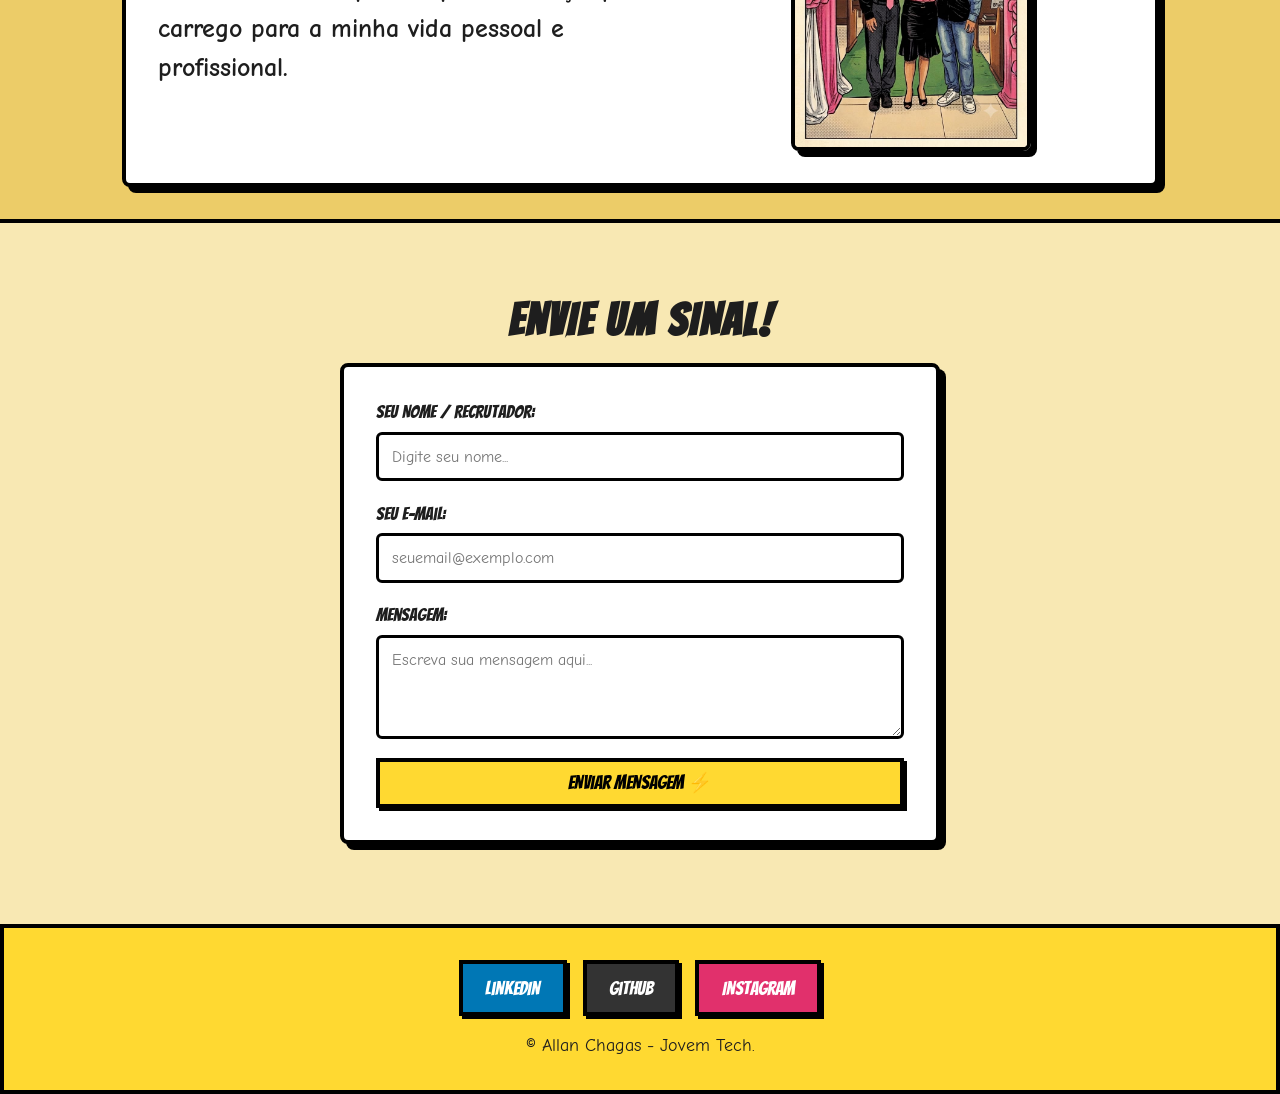
==== commit 9565e9f5: "ajustei o projeto e coloquei o link" ====
--- a/sobre.html
+++ b/sobre.html
@@ -162,22 +162,16 @@
     
     <article class="project-card comic-box">
       <div class="project-badge">Projeto 06</div>
-<<<<<<< HEAD
-      <img src="./Assets/2026-09-16 (4).png" alt="Site de Loja de Roupas" class="project-image">
-      <h3 class="project-title">Site de Loja de Roupas</h3>
-      <h2 class="project-text">Simulador de um E-commerce com funcionalidades de navegação, carrinho de compras e checkout.</h2>
-=======
       <img src="./Assets/alura1.png" alt="Portfólio-Alura" class="project-image">
       <h3 class="project-title">Portfólio-Alura</h3>
       <h2 class="project-text">Simulador de um site de portfólio.</h2>
->>>>>>> c744feda617a8965db1b8412c5c10d179075b079
-      <div class="project-techs">
-        <span class="tech-tag">JavaScript</span>
-        <span class="tech-tag">CSS3</span>
-        <span class="tech-tag">HTML5</span>
-      </div>
-      <div class="project-links">
-        <a href="https://allanchagas7.github.io/Loja-de-roupas/" target="_blank" class="btn-comic btn-yellow">Ver Projeto ➔</a>
+      <div class="project-techs">
+        <span class="tech-tag">JavaScript</span>
+        <span class="tech-tag">CSS3</span>
+        <span class="tech-tag">HTML5</span>
+      </div>
+      <div class="project-links">
+        <a href="https://allanchagas7.github.io/Portf-lio-Alura/" target="_blank" class="btn-comic btn-yellow">Ver Projeto ➔</a>
       </div>
     </article>
   </div>
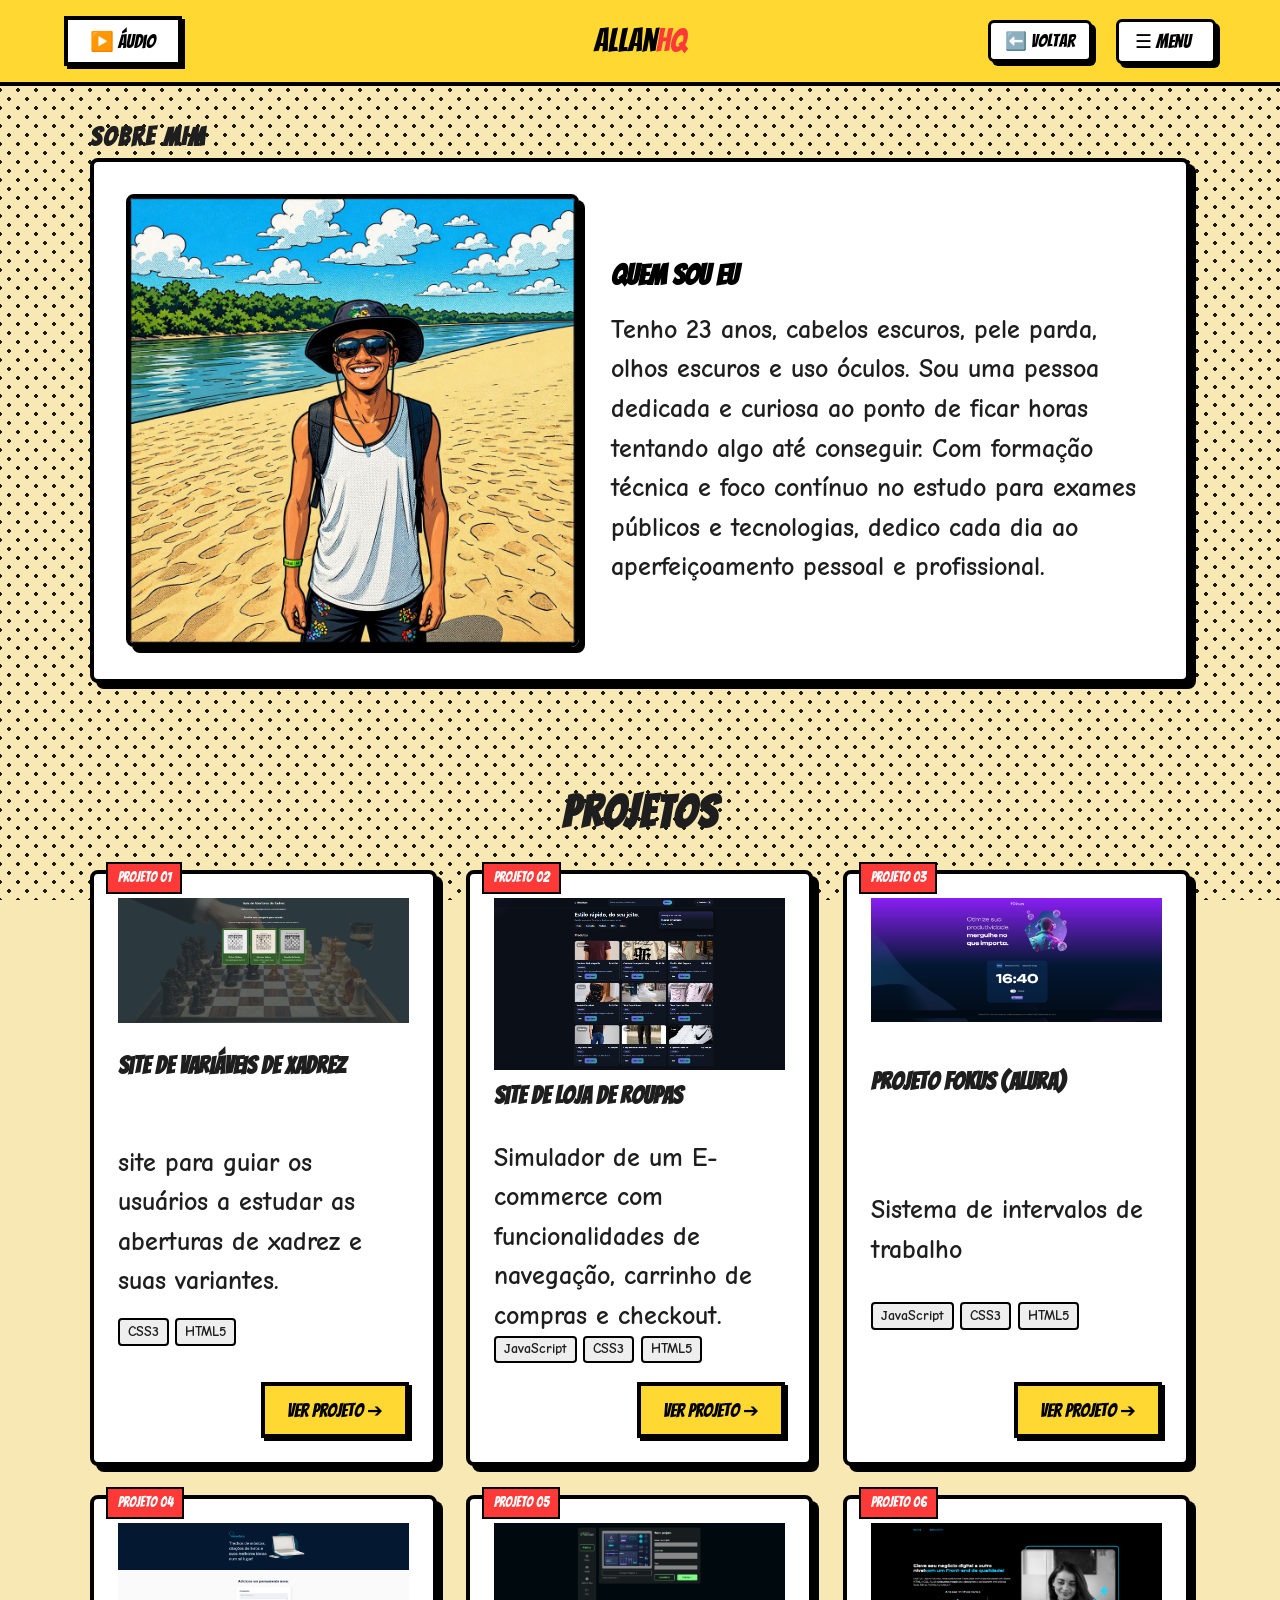
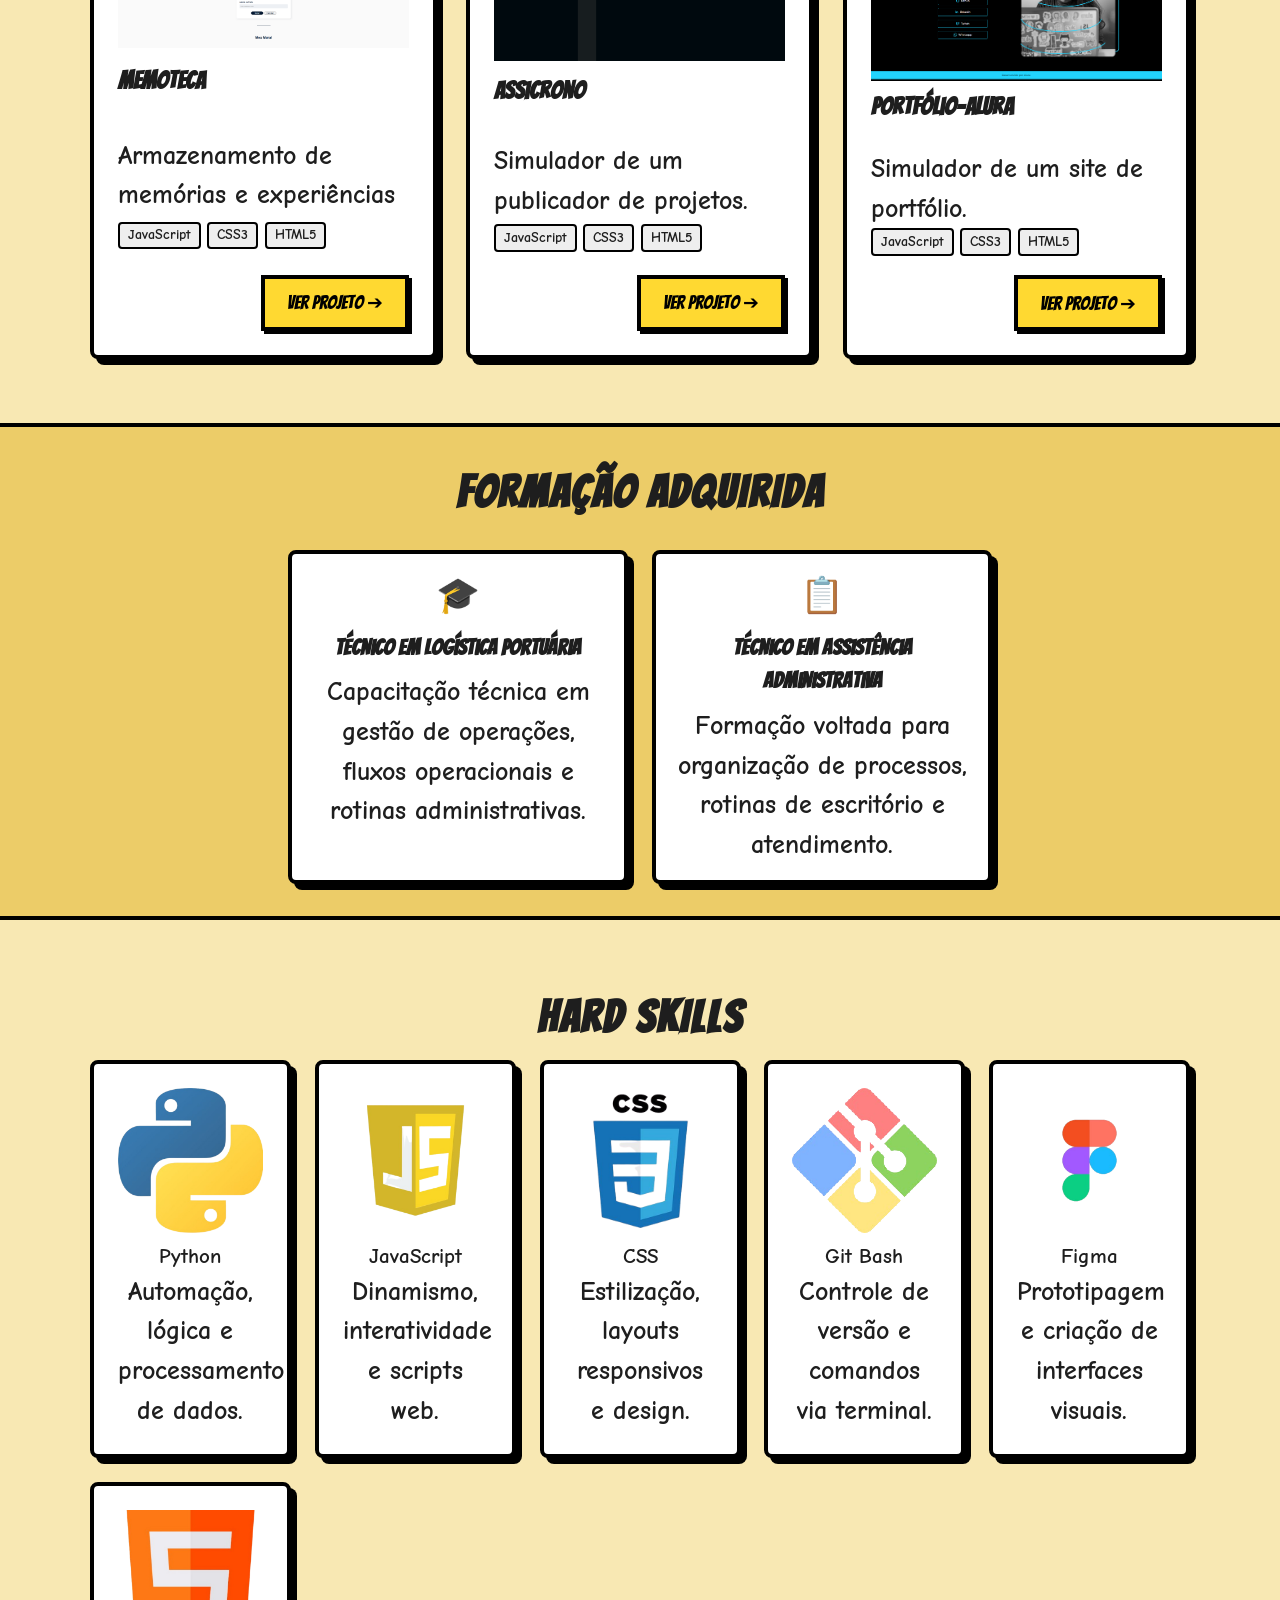
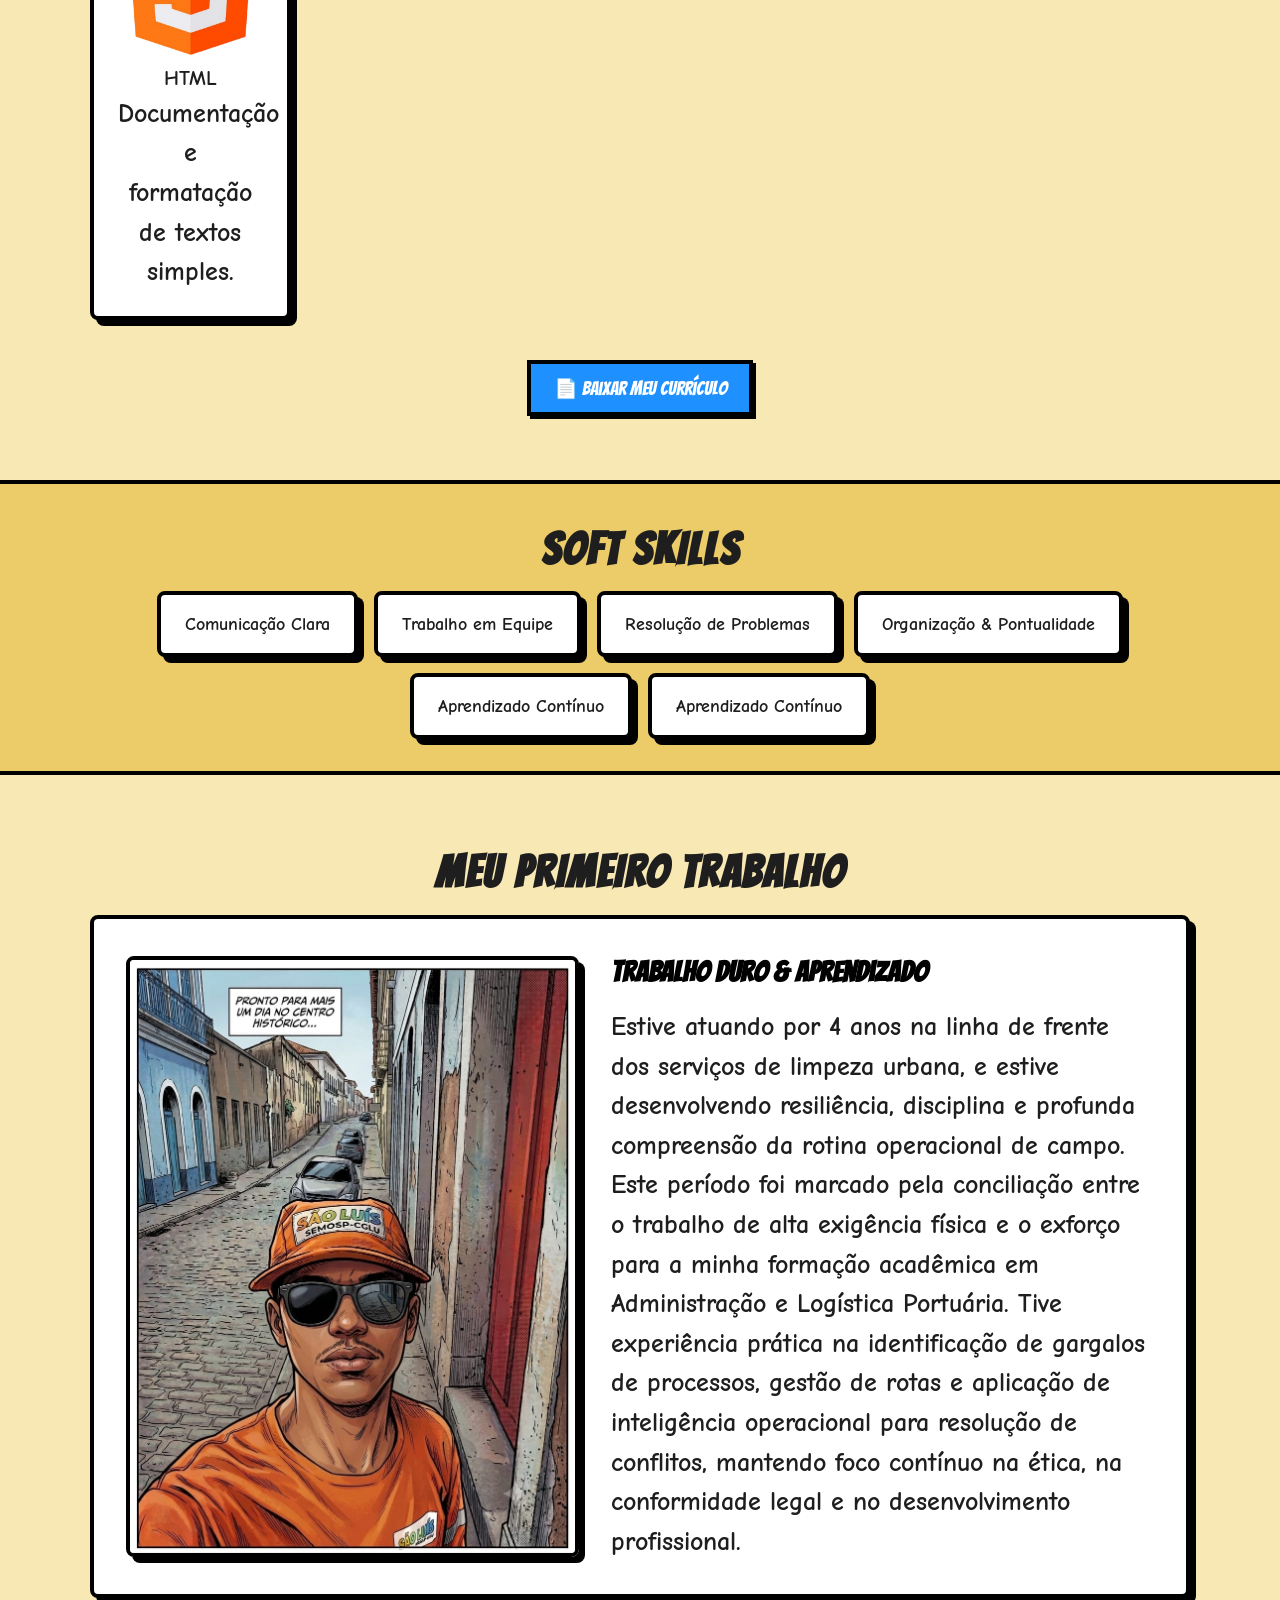
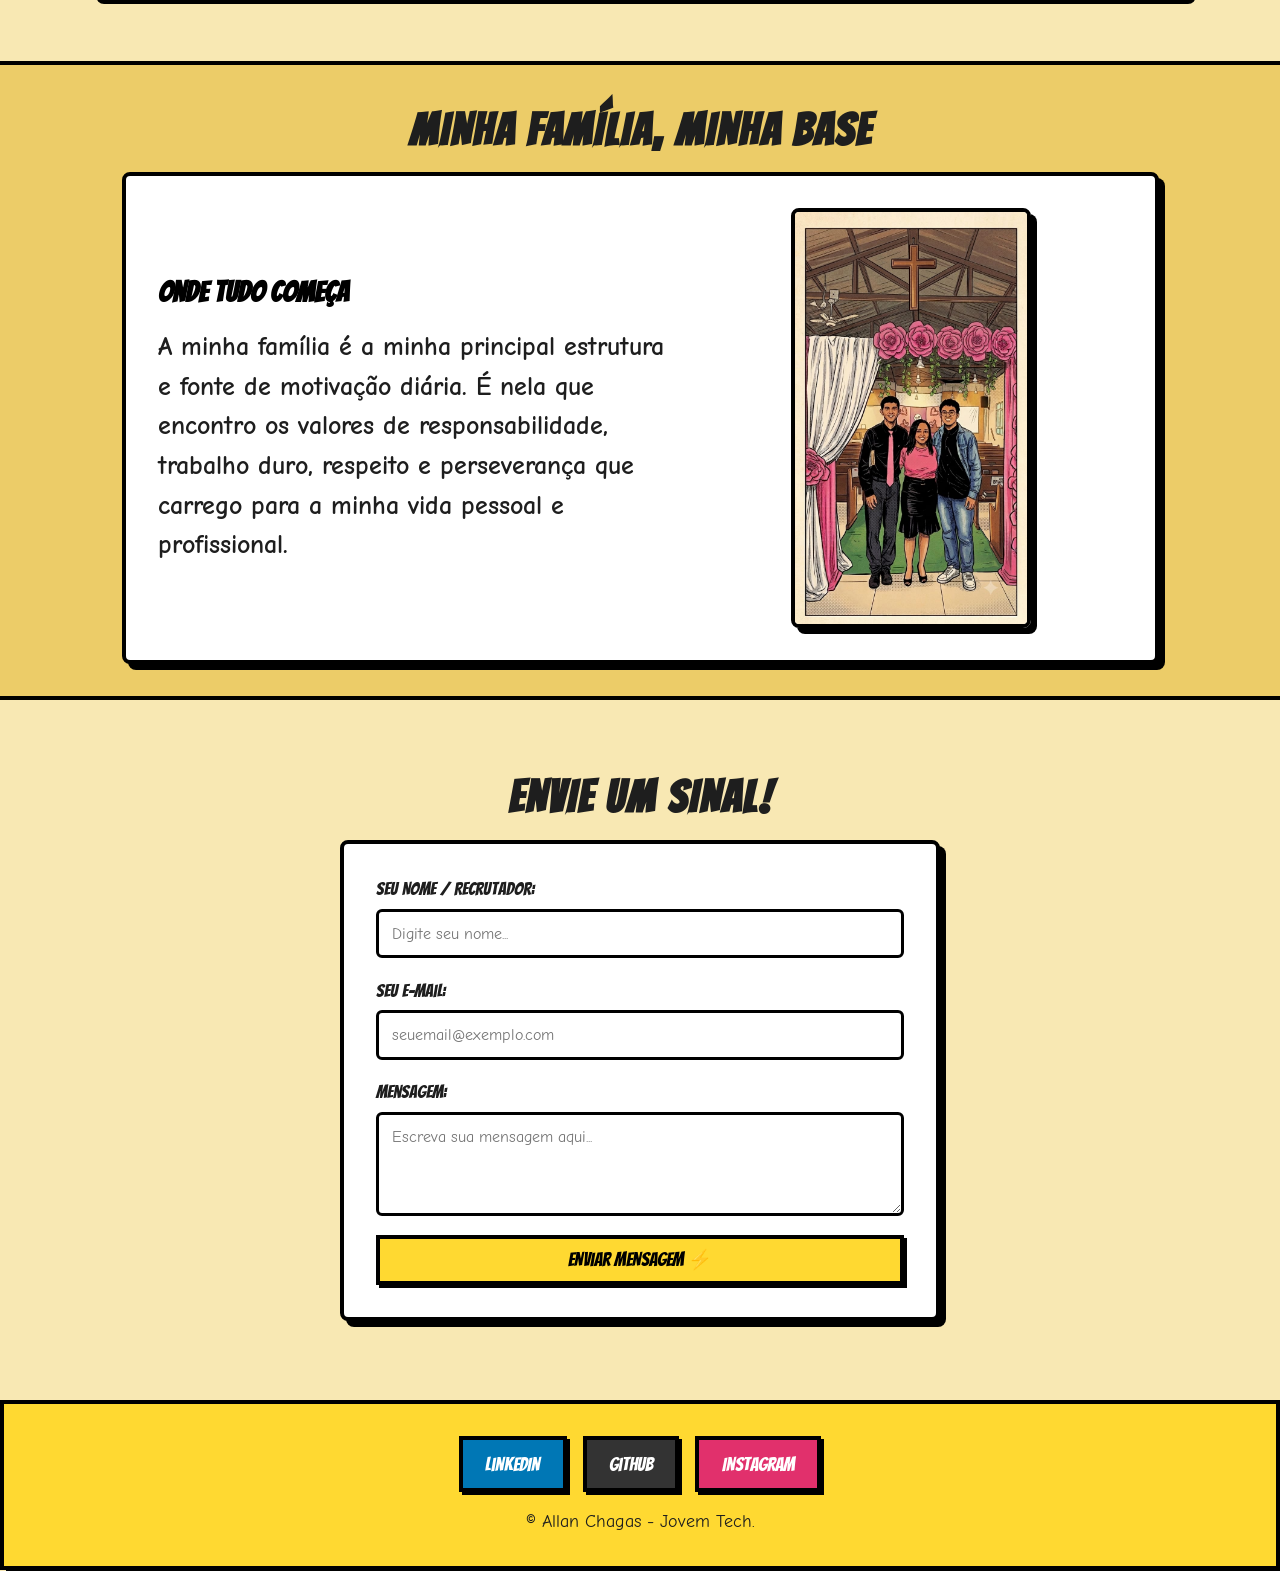
==== commit d8b6e34b: "aumentei as letras" ====
--- a/sobre.html
+++ b/sobre.html
@@ -89,7 +89,7 @@
       <div class="project-badge">Projeto 01</div>
       <img src="./Assets/sitexadrez.png" alt="Site de variáveis de xadrez" class="project-image">
       <h3 class="project-title">Site de variáveis de xadrez</h3>
-      <h2 class="project-text">site para guiar os usuários a estudar as aberturas de xadrez e suas variantes. </h2>
+      <h2 class="project-text"><h2>site para guiar os usuários a estudar as aberturas de xadrez e suas variantes. </h2>
       <div class="project-techs">
         <span class="tech-tag">CSS3</span>
         <span class="tech-tag">HTML5</span>
@@ -104,7 +104,7 @@
       <div class="project-badge">Projeto 02</div>
       <img src="./Assets/2026-09-16 (4).png" alt="Site de Loja de Roupas" class="project-image">
       <h3 class="project-title">Site de Loja de Roupas</h3>
-      <h2 class="project-text">Simulador de um E-commerce com funcionalidades de navegação, carrinho de compras e checkout.</h2>
+      <h2 class="project-text"><h2>Simulador de um E-commerce com funcionalidades de navegação, carrinho de compras e checkout.</h2>
       <div class="project-techs">
         <span class="tech-tag">JavaScript</span>
         <span class="tech-tag">CSS3</span>
@@ -119,7 +119,7 @@
       <div class="project-badge">Projeto 03</div>
       <img src="./Assets/Fokus.PNG" alt="Projeto Fokus" class="project-image">
       <h3 class="project-title">Projeto Fokus (Alura)</h3>
-      <h2 class="project-text">Sistema de intervalos de trabalho</h2>
+      <h2 class="project-text"><h2>Sistema de intervalos de trabalho</h2>
       <div class="project-techs">
         <span class="tech-tag">JavaScript</span>
         <span class="tech-tag">CSS3</span>
@@ -134,7 +134,7 @@
       <div class="project-badge">Projeto 04</div>
       <img src="./Assets/Memoteca.PNG" alt="Memoteca" class="project-image">
       <h3 class="project-title">Memoteca</h3>
-      <h2 class="project-text">Armazenamento de memórias e experiências</h2>
+      <h2 class="project-text"><h2>Armazenamento de memórias e experiências</h2>
       <div class="project-techs">
         <span class="tech-tag">JavaScript</span>
         <span class="tech-tag">CSS3</span>
@@ -148,7 +148,7 @@
       <div class="project-badge">Projeto 05</div>
       <img src="./Assets/Assincrono.png" alt="Assicrono" class="project-image">
       <h3 class="project-title">Assicrono</h3>
-      <h2 class="project-text">Simulador de um publicador de projetos.</h2>
+      <h2 class="project-text"><h2>Simulador de um publicador de projetos.</h2>
       <div class="project-techs">
         <span class="tech-tag">JavaScript</span>
         <span class="tech-tag">CSS3</span>
@@ -164,7 +164,7 @@
       <div class="project-badge">Projeto 06</div>
       <img src="./Assets/alura1.png" alt="Portfólio-Alura" class="project-image">
       <h3 class="project-title">Portfólio-Alura</h3>
-      <h2 class="project-text">Simulador de um site de portfólio.</h2>
+      <h2 class="project-text"><h2>Simulador de um site de portfólio.</h2>
       <div class="project-techs">
         <span class="tech-tag">JavaScript</span>
         <span class="tech-tag">CSS3</span>
@@ -185,12 +185,12 @@
     <div class="education-card comic-box">
       <span class="edu-icon">🎓</span>
       <h3>Técnico em Logística Portuária</h3>
-      <p>Capacitação técnica em gestão de operações, fluxos operacionais e rotinas administrativas.</p>
+      <h2>Capacitação técnica em gestão de operações, fluxos operacionais e rotinas administrativas.</h2>
     </div>
     <div class="education-card comic-box">
       <span class="edu-icon">📋</span>
       <h3>Técnico em Assistência Administrativa</h3>
-      <p>Formação voltada para organização de processos, rotinas de escritório e atendimento.</p>
+      <h2>Formação voltada para organização de processos, rotinas de escritório e atendimento.</h2>
     </div>
   </div>
 </section>
@@ -204,32 +204,32 @@
     <div class="skill-card comic-box" data-color="#268fbe" onclick="activateSkill(this)">
       <div class="skill-icon"><img src="./Assets/transferir__1_-removebg-preview.png" alt="Python"></div>
       <h3>Python</h3>
-      <p>Automação, lógica e processamento de dados.</p>
+      <h2>Automação, lógica e processamento de dados.</h2>
     </div>
     <div class="skill-card comic-box" data-color="#eee964" onclick="activateSkill(this)">
           <div class="skill-icon"><img src="./Assets/JavaScript.png" alt="JavaScript"></div>
           <h3>JavaScript</h3>
-          <p>Dinamismo, interatividade e scripts web.</p>
+          <h2>Dinamismo, interatividade e scripts web.</h2>
         </div>
         <div class="skill-card comic-box" data-color="#70a1ff" onclick="activateSkill(this)">
           <div class="skill-icon"><img src="./Assets/css-removebg-preview.png" alt="CSS"></div>
           <h3>CSS</h3>
-          <p>Estilização, layouts responsivos e design.</p>
+          <h2>Estilização, layouts responsivos e design.</h2>
         </div>
         <div class="skill-card comic-box" data-color="#2ed573" onclick="activateSkill(this)">
           <div class="skill-icon"><img src="./Assets/gitbash-removebg-preview.png" alt="Git Bash"></div>
           <h3>Git Bash</h3>
-          <p>Controle de versão e comandos via terminal.</p>
+          <h2>Controle de versão e comandos via terminal.</h2>
         </div>
         <div class="skill-card comic-box" data-color="#a55eea" onclick="activateSkill(this)">
           <div class="skill-icon"><img src="./Assets/x4y_Companies-removebg-preview.png" alt="Figma"></div>
           <h3>Figma</h3>
-          <p>Prototipagem e criação de interfaces visuais.</p>
+          <h2>Prototipagem e criação de interfaces visuais.</h2>
         </div>
         <div class="skill-card comic-box" data-color="#ffa502" onclick="activateSkill(this)">
           <div class="skill-icon"><img src="./Assets/transferir__2_-removebg-preview.png" alt="HTML"></div>
           <h3>HTML</h3>
-          <p>Documentação e formatação de textos simples.</p>
+          <h2>Documentação e formatação de textos simples.</h2>
         </div>
       </div>
       
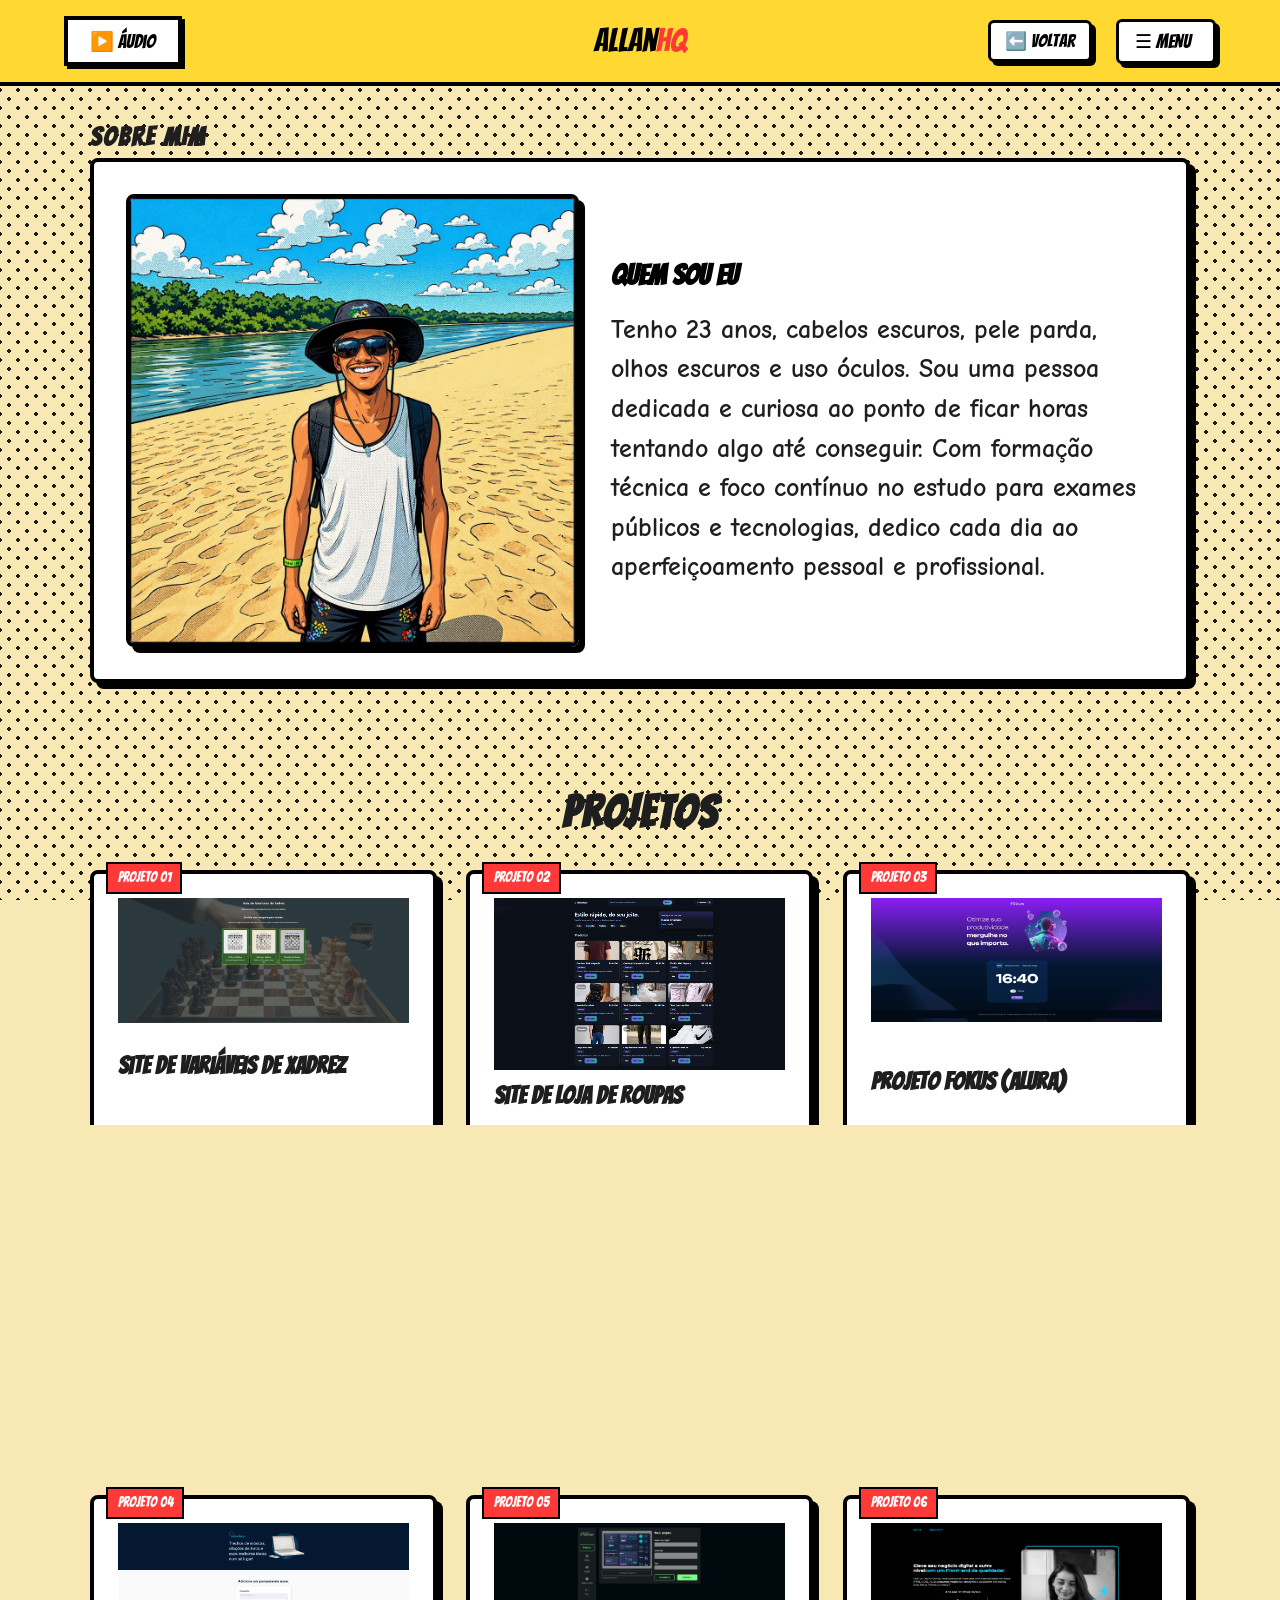
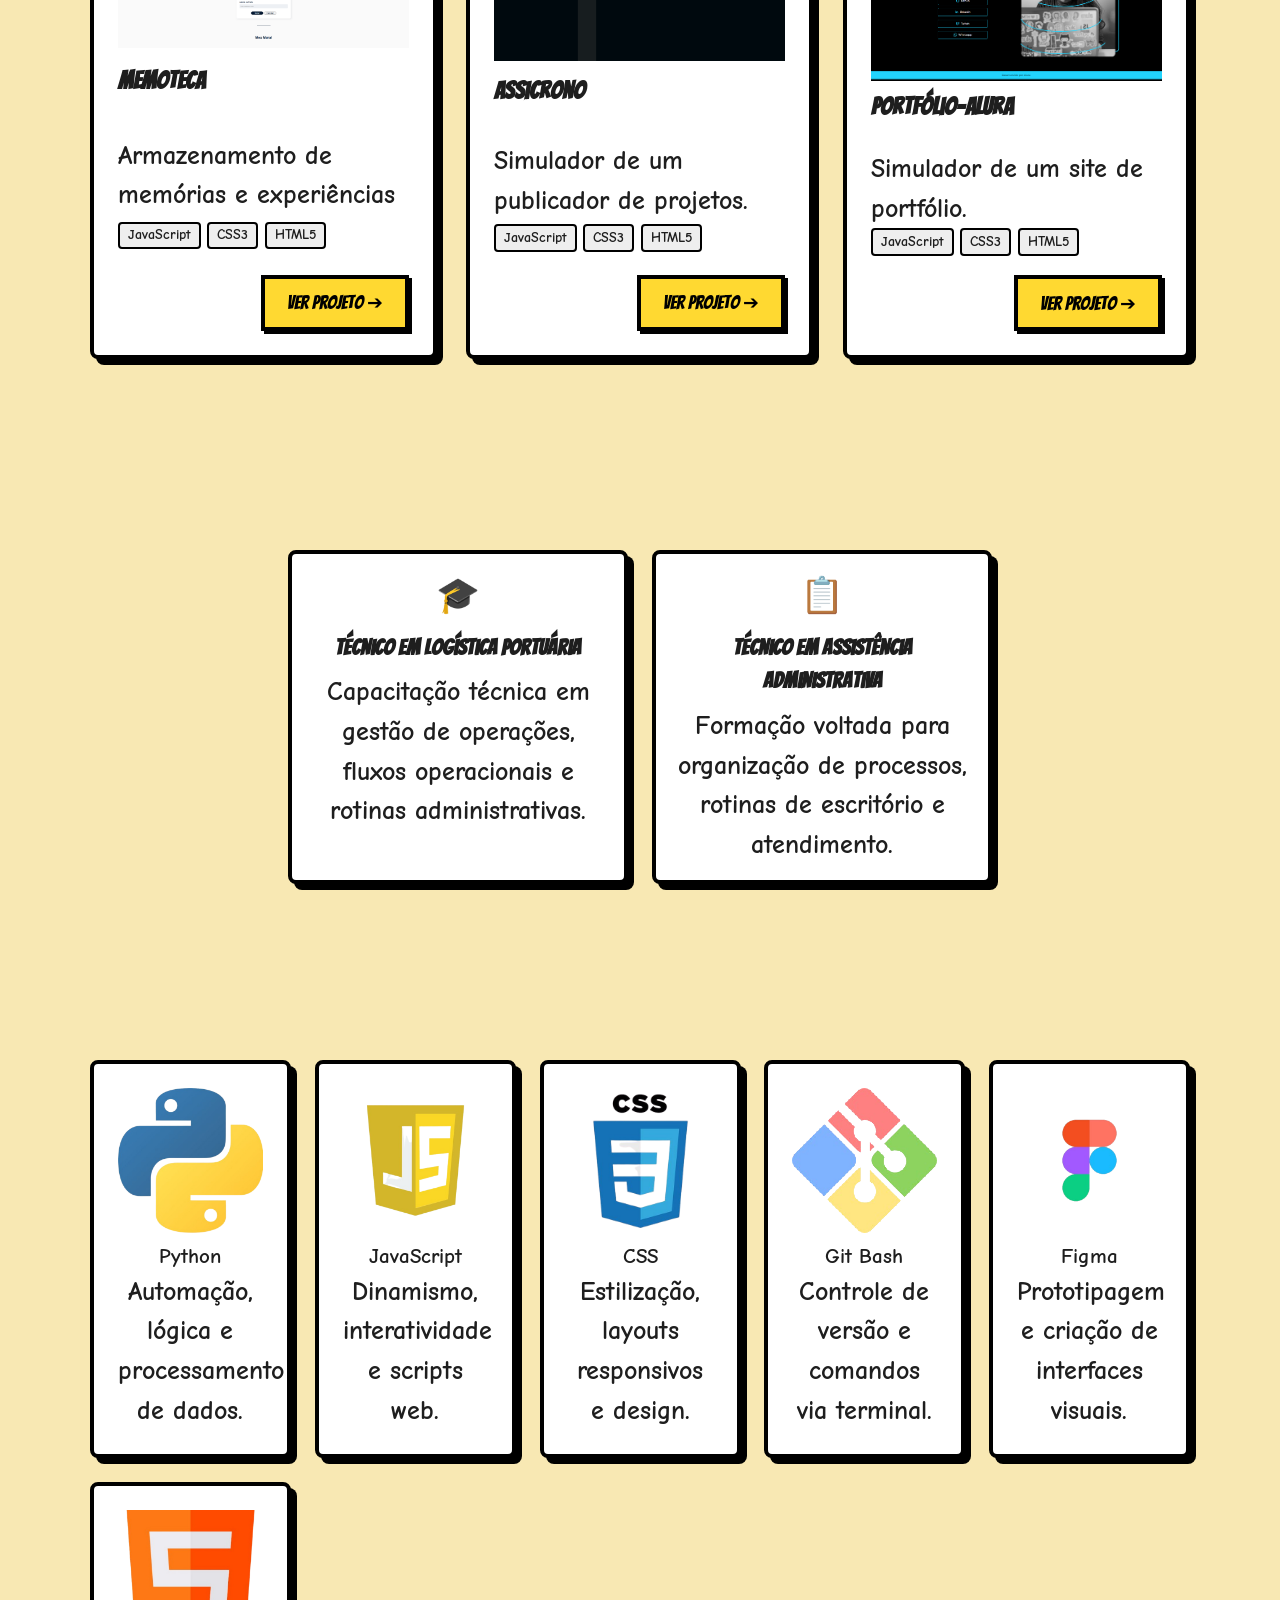
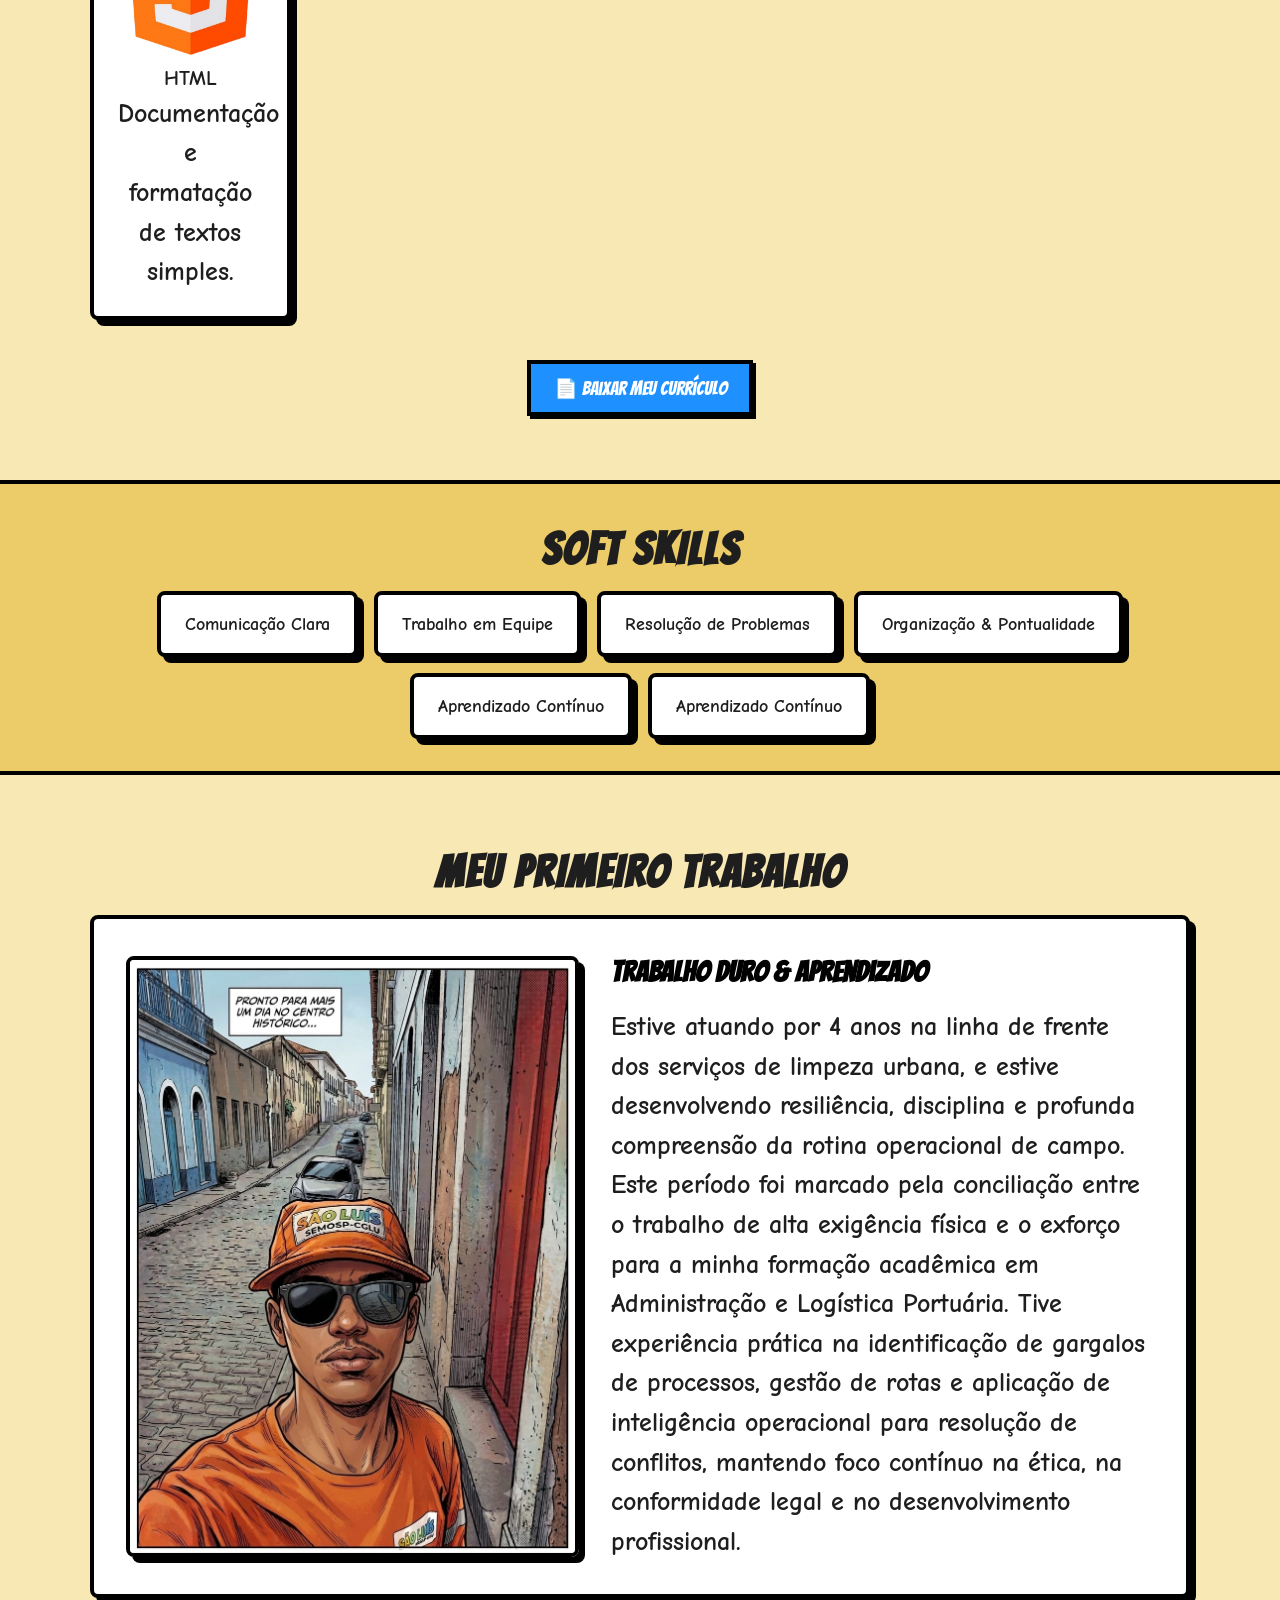
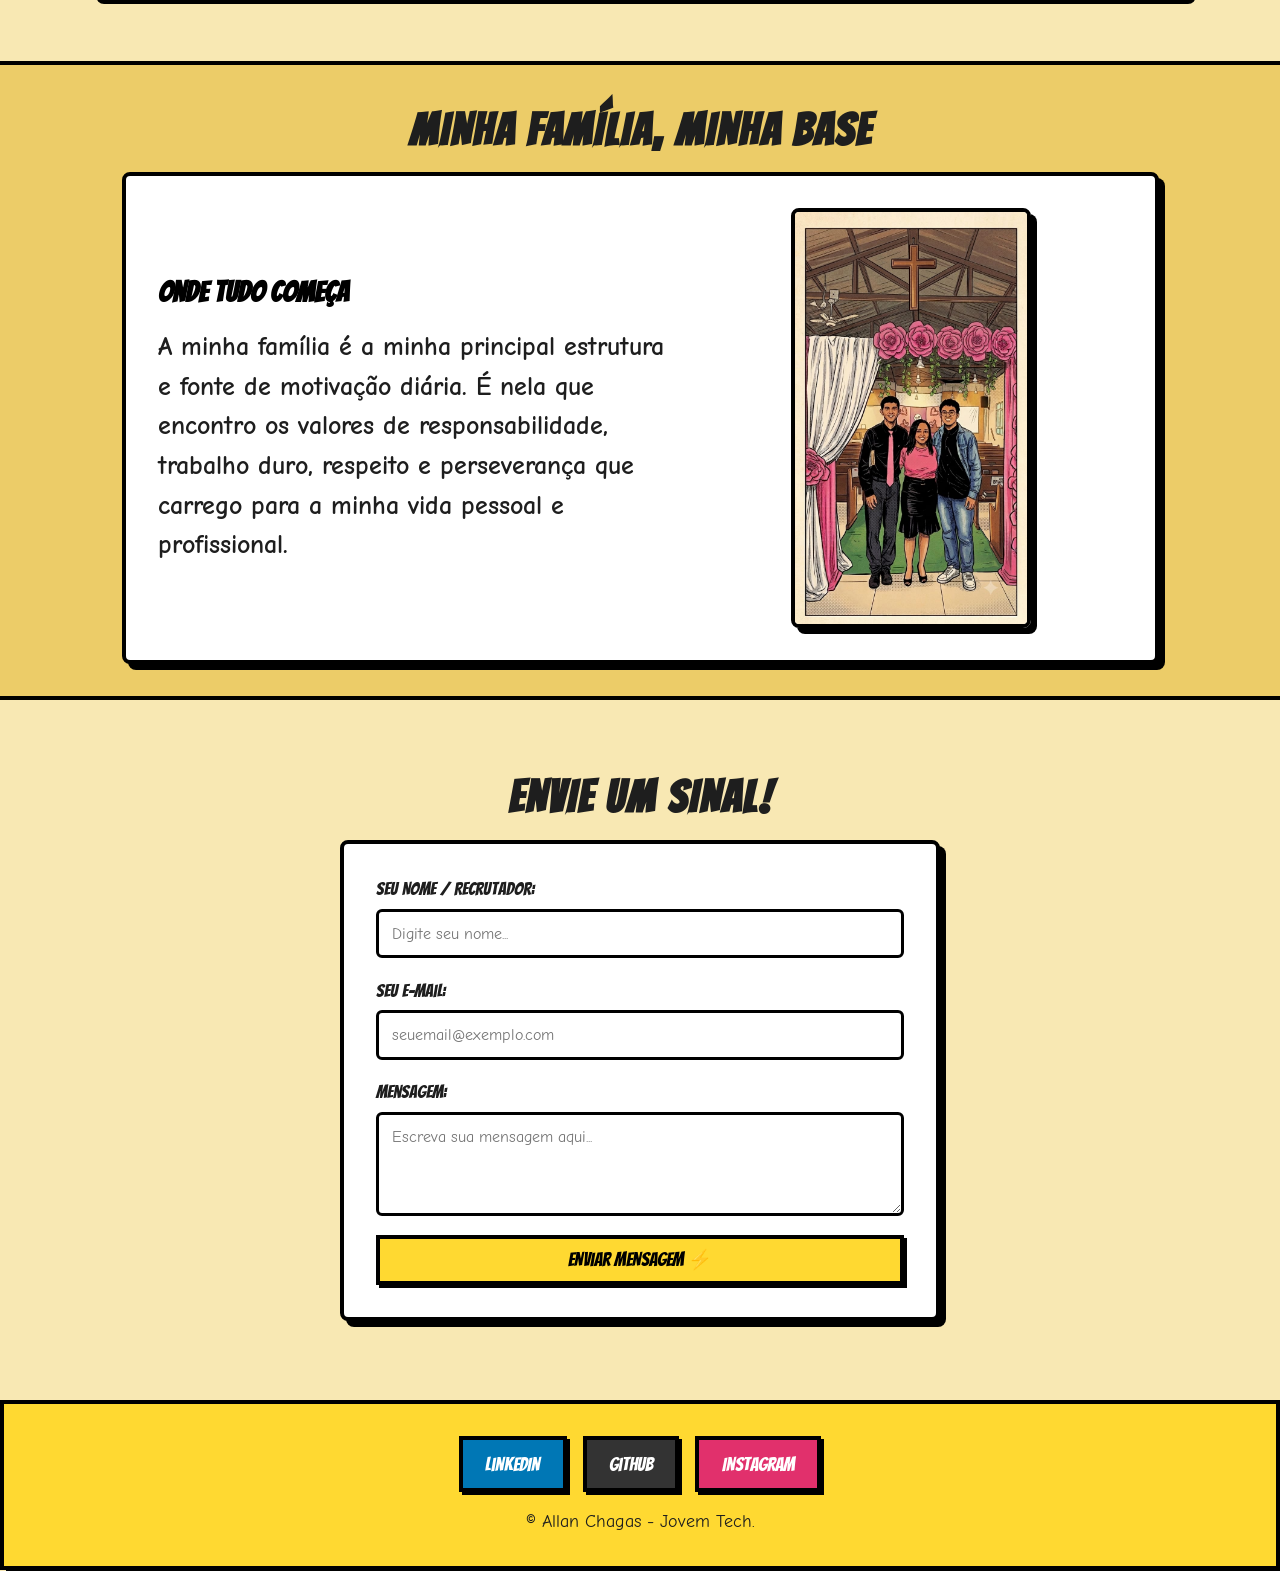
==== commit e1a671b5: "coloquei o defer" ====
--- a/sobre.html
+++ b/sobre.html
@@ -312,6 +312,6 @@
   </footer>
 
   <audio id="musica-fundo" loop src="./sons/musicafundo.mp3"></audio>
-  <script src="./script.js"></script>
+  <script defer src="./script.js"></script>
 </body>
 </html>
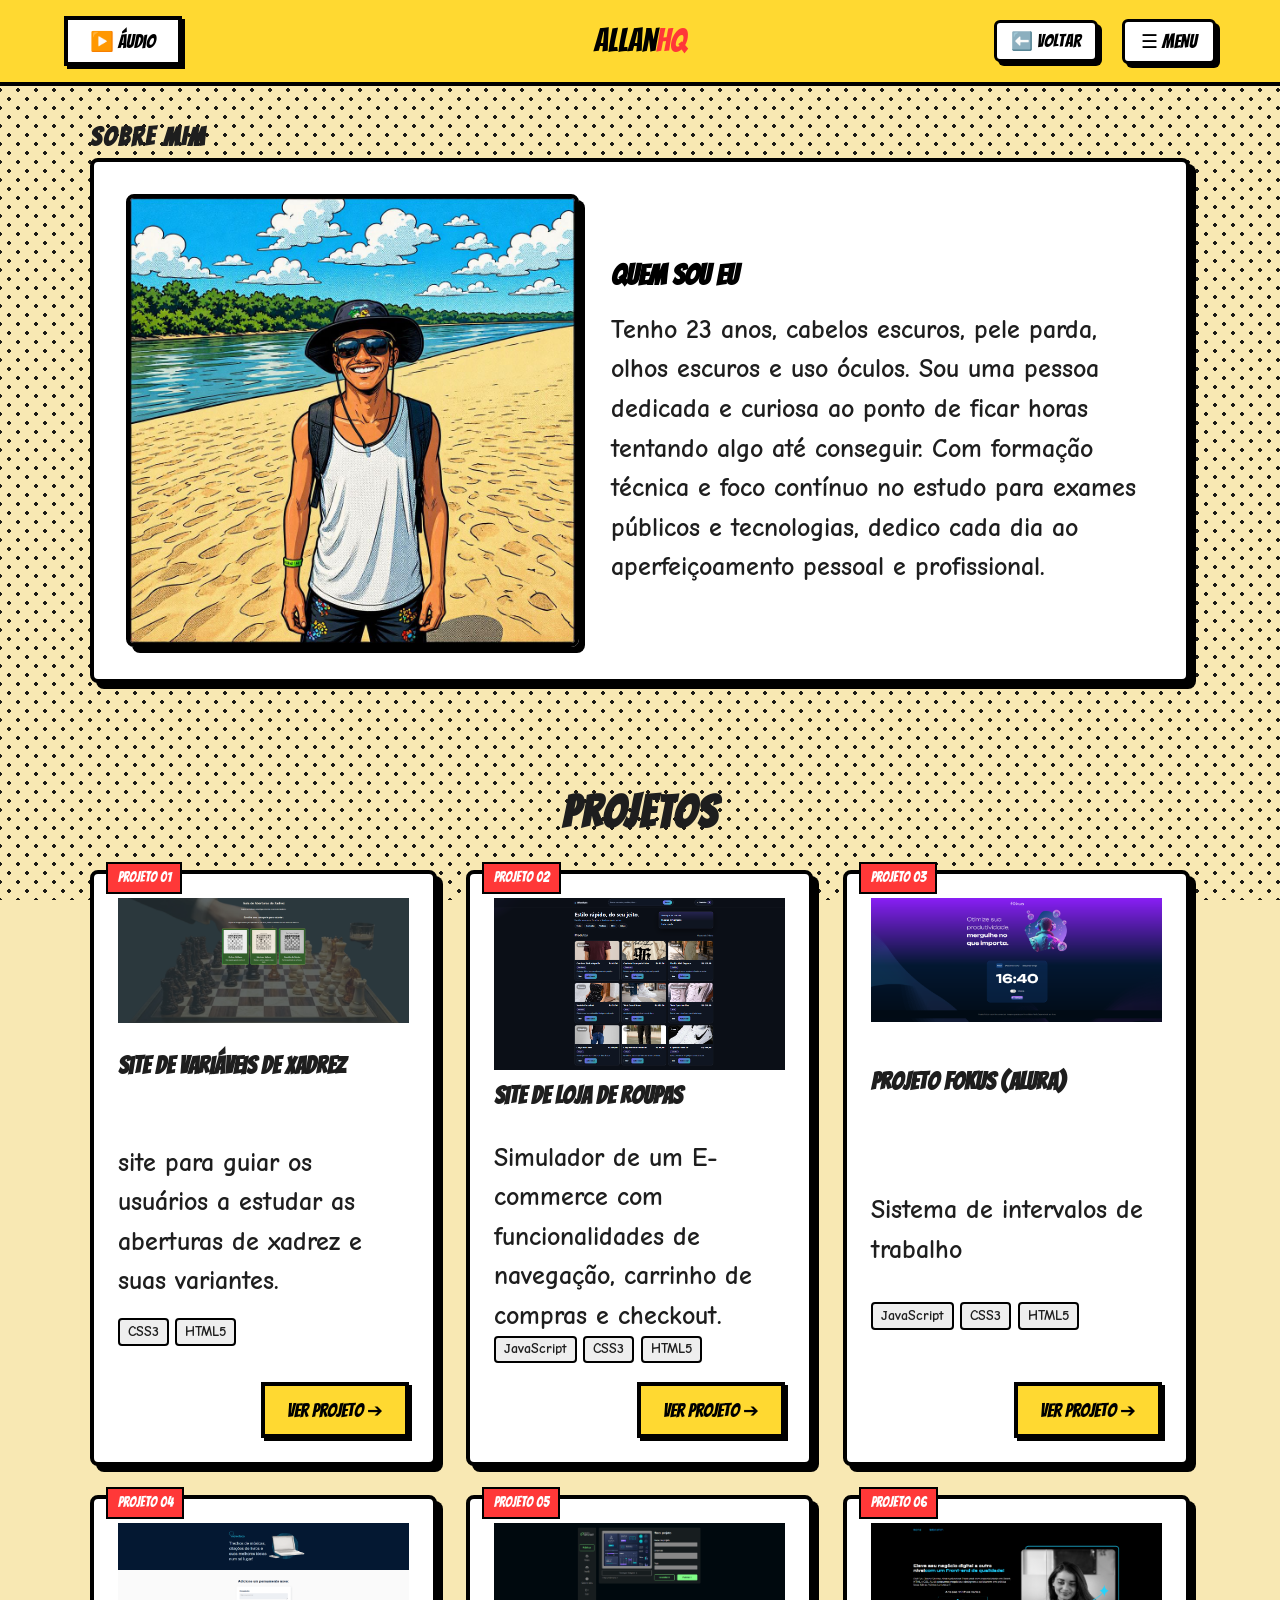
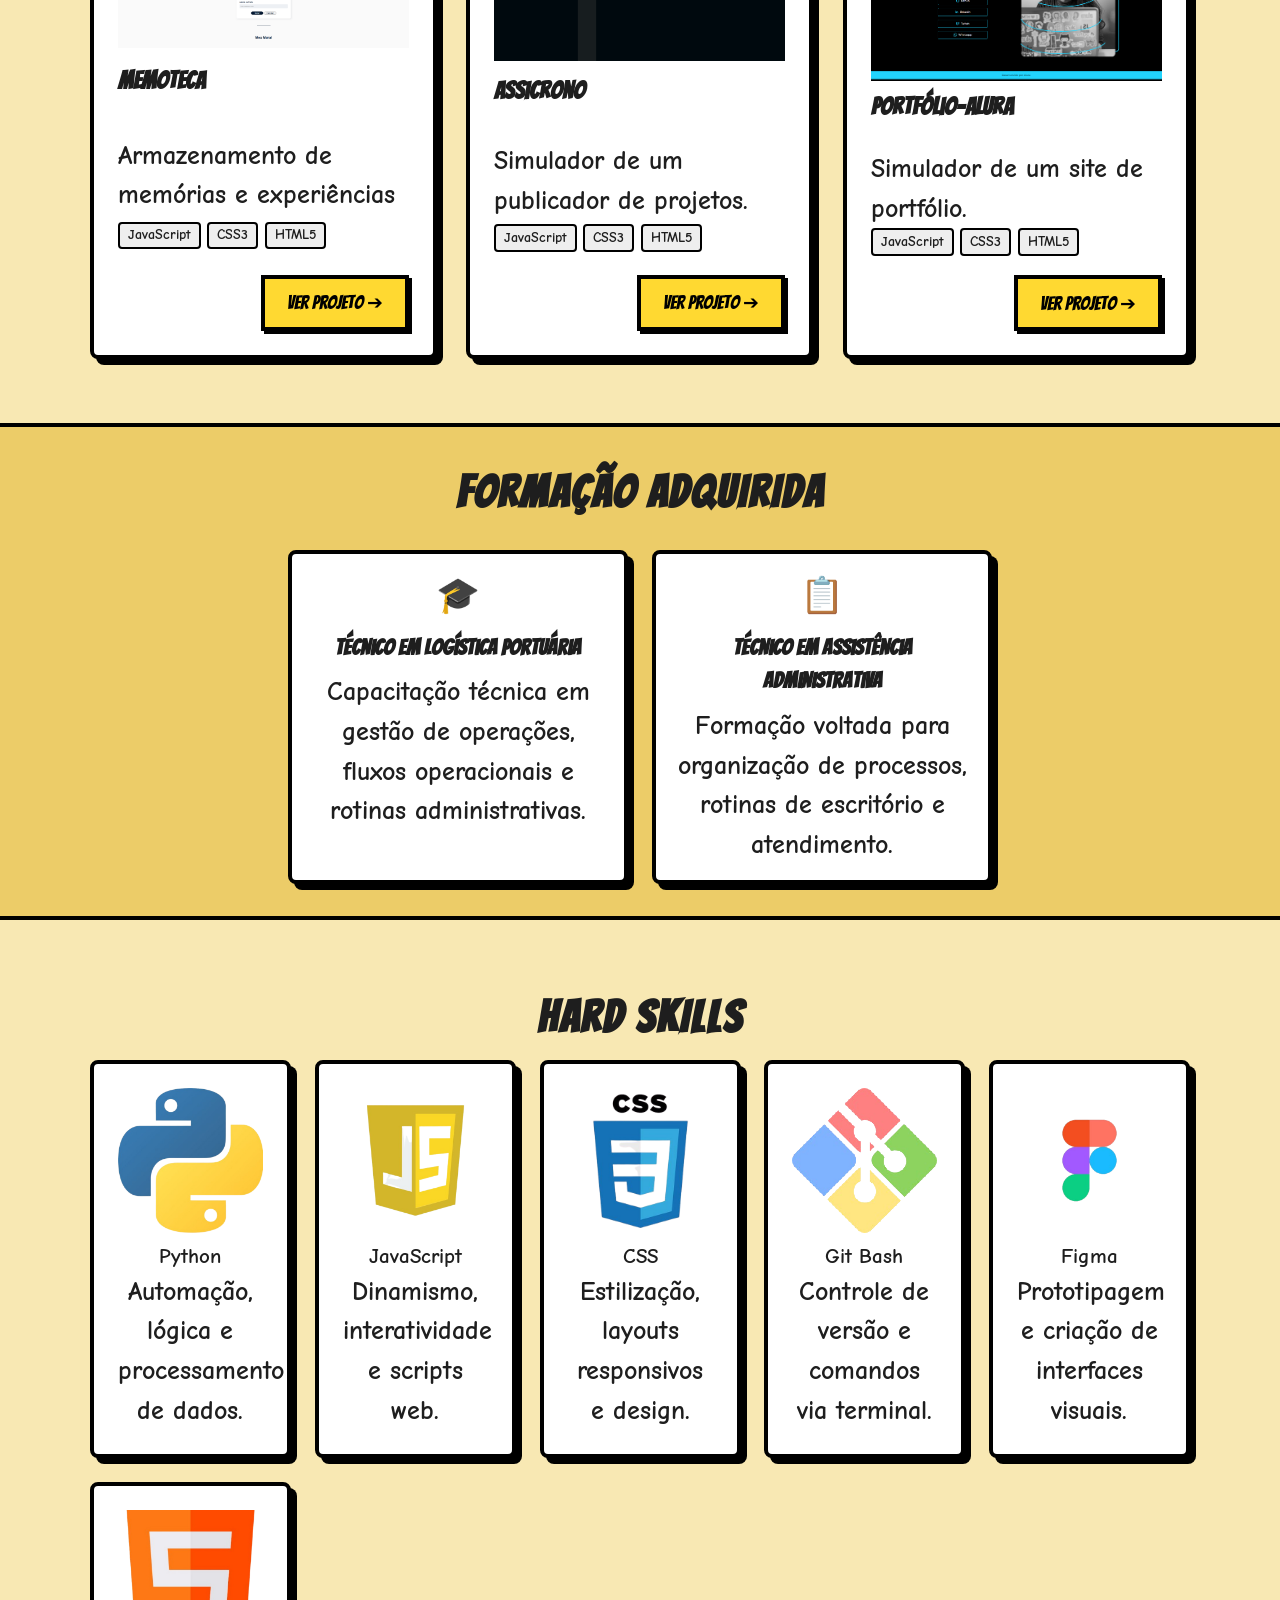
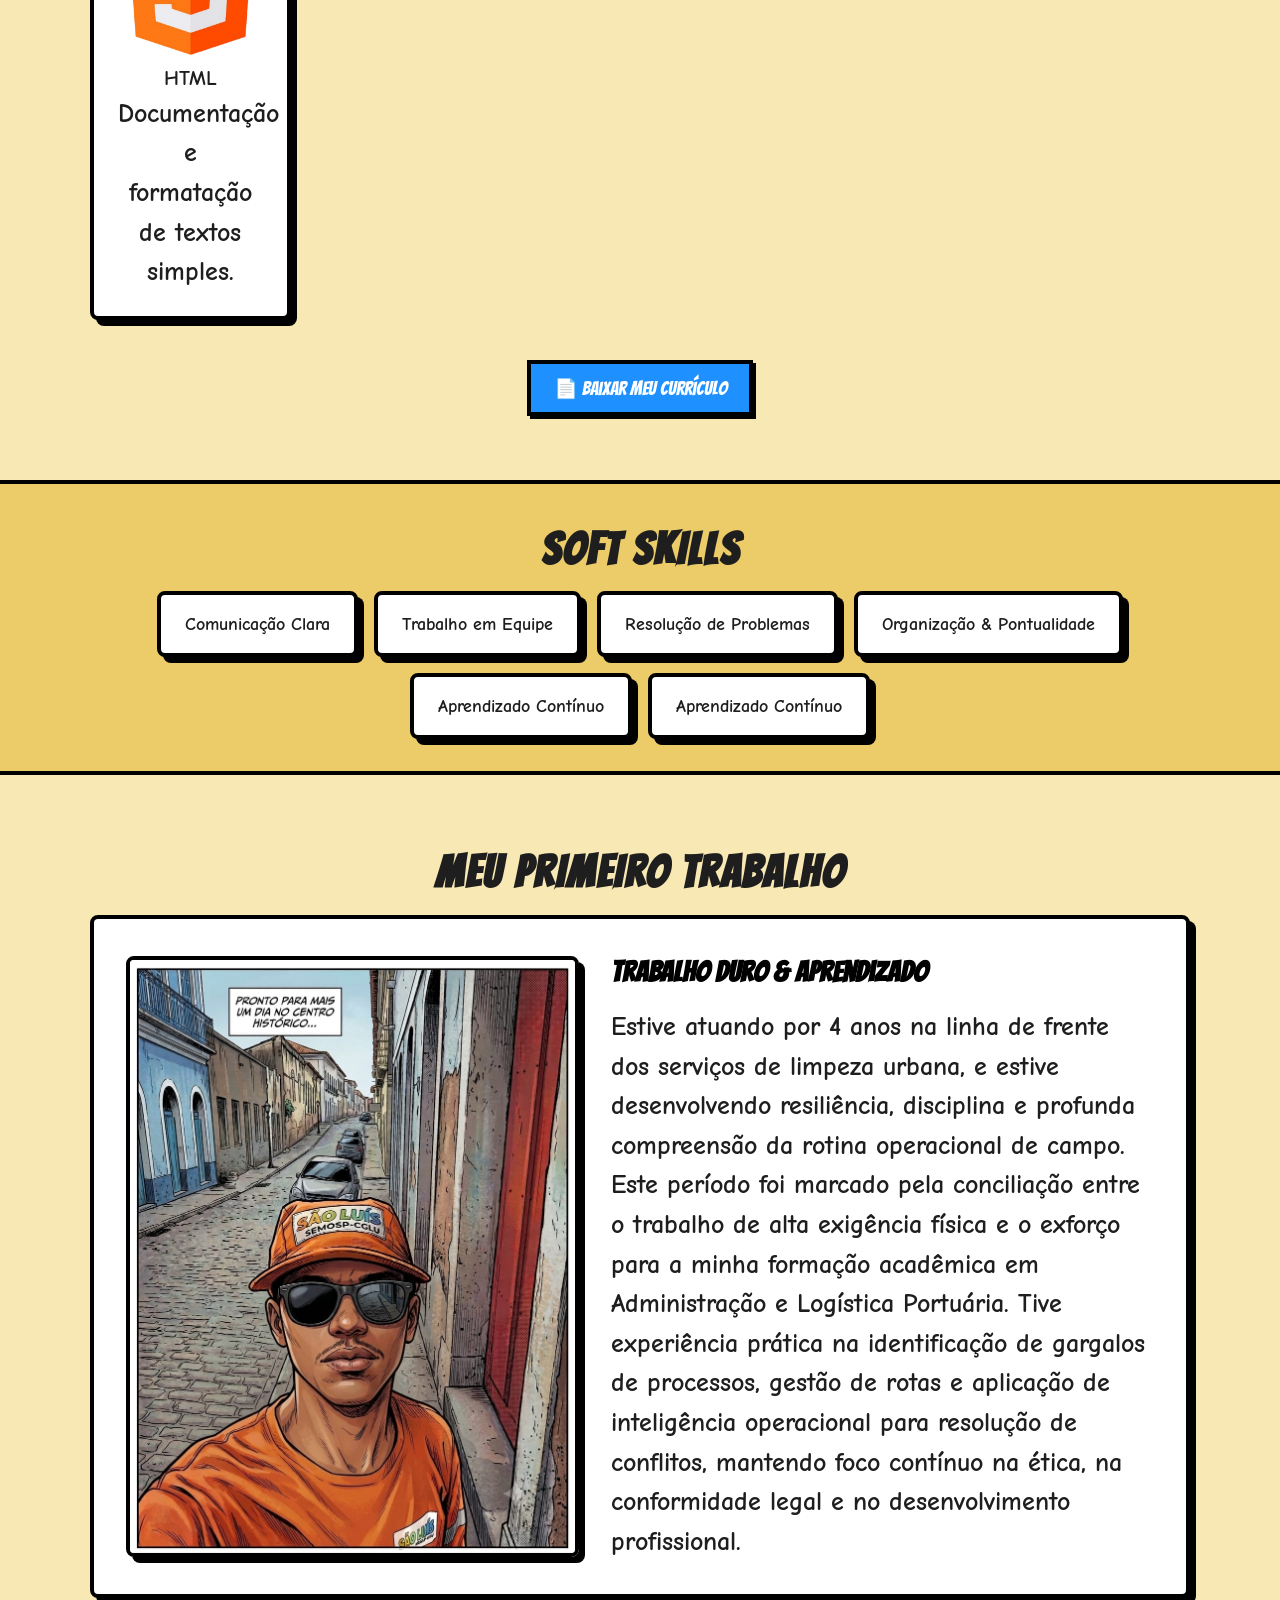
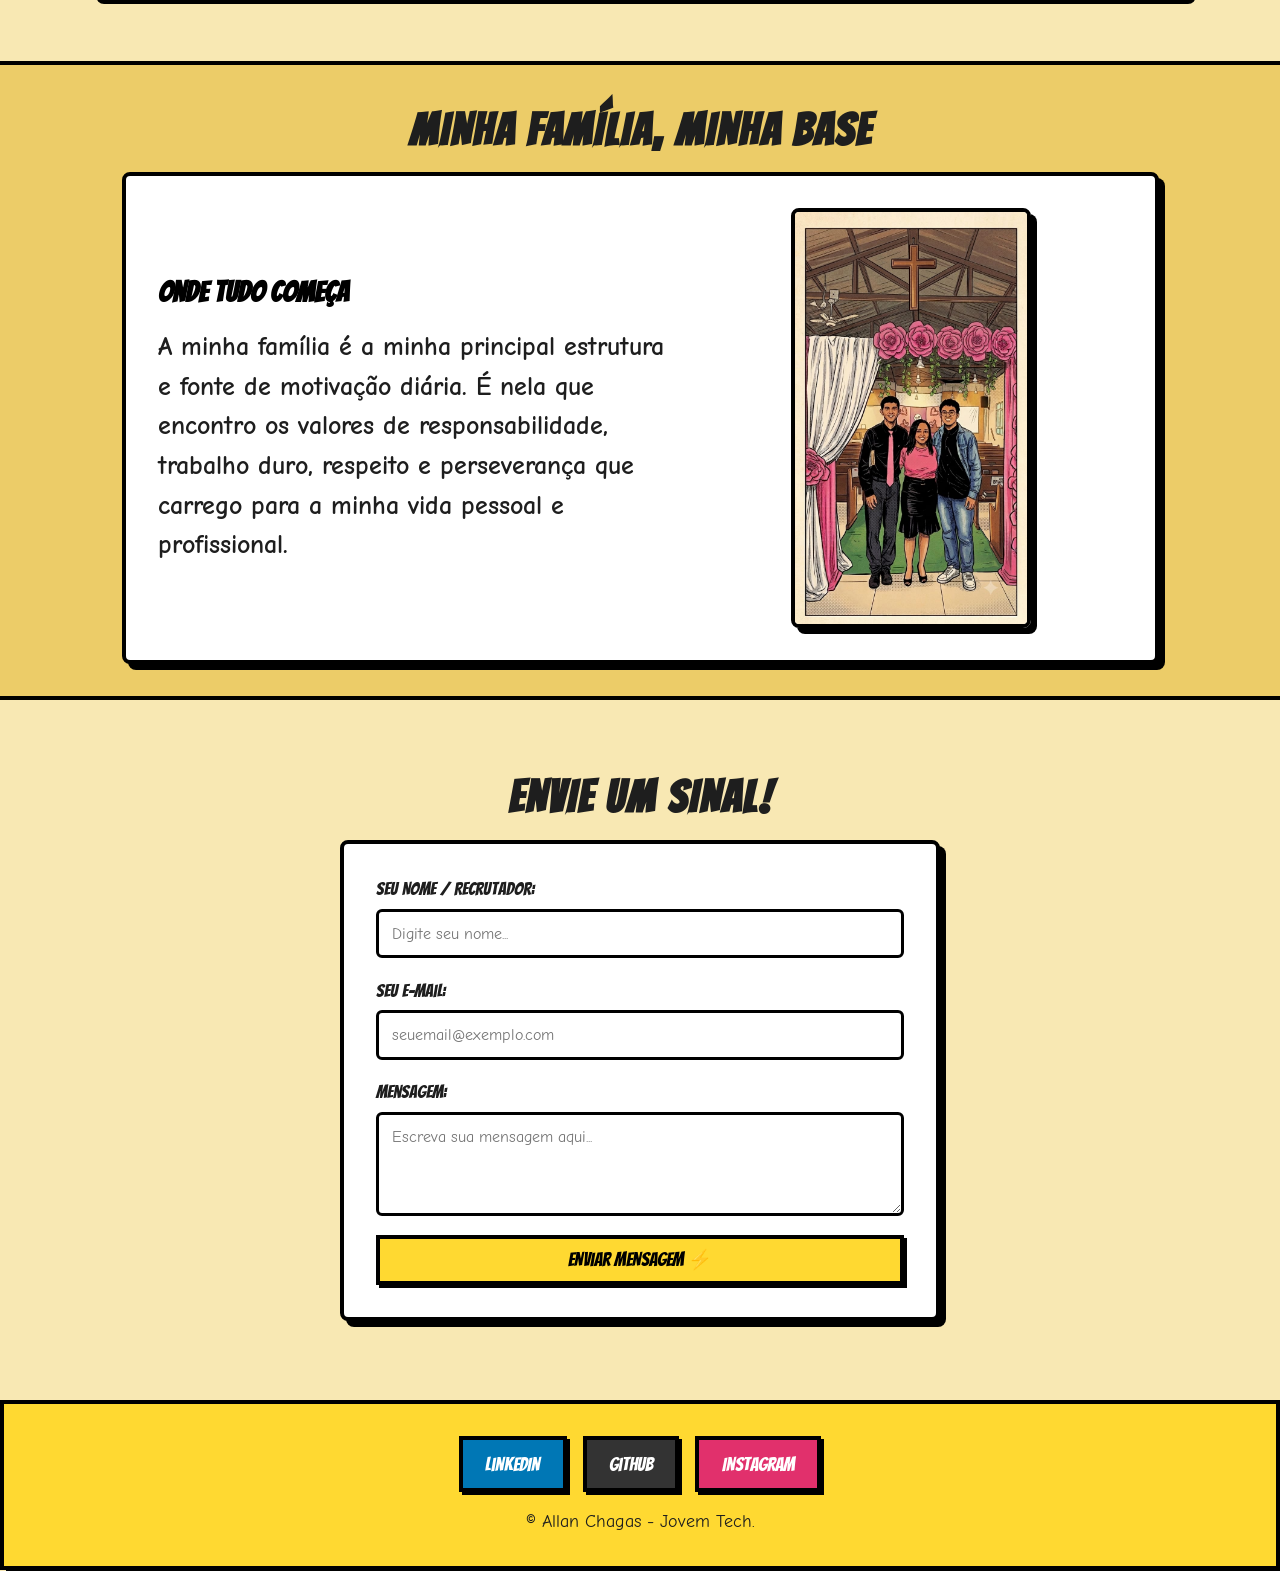
==== commit f59bd96b: "alterando site de xadrez" ====
--- a/sobre.html
+++ b/sobre.html
@@ -17,14 +17,13 @@
 <header class="navbar">
   <div class="header-left">
     <button id="btn-music" class="btn-comic btn-music" onclick="toggleMusica()">▶️ Áudio</button>
-    <div class="logo">
+    <audio id="musica-fundo" loop preload="auto">
+      <source src="./sons/musicafundo.mp3" type="audio/mpeg">
+    </audio>
+  </div>
+
+  <div class="logo">
       <a href="index.html">allan<span>hq</span></a>
-    
-
-      <audio id="musica-fundo" loop preload="auto">
-        <source src="./sons/musicafundo.mp3" type="audio/mpeg">
-      </audio>
-    </div>
   </div>
 
   <div class="header-right">
@@ -32,10 +31,10 @@
       ⬅️ Voltar
     </button>
 
-    <button class="btn-comic menu-toggle" id="menu-toggle" aria-label="Abrir Menu">
-      ☰ Menu
-      <div class="menu-container">
-    </button>
+    <div class="menu-container">
+      <button class="btn-comic menu-toggle" id="menu-toggle" aria-label="Abrir Menu">
+        ☰ Menu
+      </button>
 
       <nav class="nav-links dropdown-menu" id="nav-menu">
         <a href="index.html" data-i18n="inicio">Início</a>
@@ -95,7 +94,7 @@
         <span class="tech-tag">HTML5</span>
       </div>
       <div class="project-links">
-        <a href="https://allanchagas7.github.io/Site-de-xadrez/" target="_blank" class="btn-comic btn-yellow">Ver Projeto ➔</a>
+        <a href="https://allanchagas7.github.io/Site-xadrez/" target="_blank" class="btn-comic btn-yellow">Ver Projeto ➔</a>
       </div>
     </article>
 
--- a/Style.css
+++ b/Style.css
@@ -871,12 +871,29 @@
   .navbar {
     flex-wrap: wrap;
     gap: 0.75rem;
-    min-height: 78px;
+    min-height: 0;
+  }
+
+  .logo {
+    position: static;
+    order: 1;
+    flex: 0 0 100%;
+    min-width: 0;
+    width: auto;
+    transform: none;
+    text-align: center;
   }
 
   .header-left,
   .header-right {
+    order: 2;
     gap: 0.5rem;
+    flex: 1 1 0;
+    width: auto;
+  }
+
+  .header-left {
+    justify-content: flex-start;
   }
 
   .header-right {
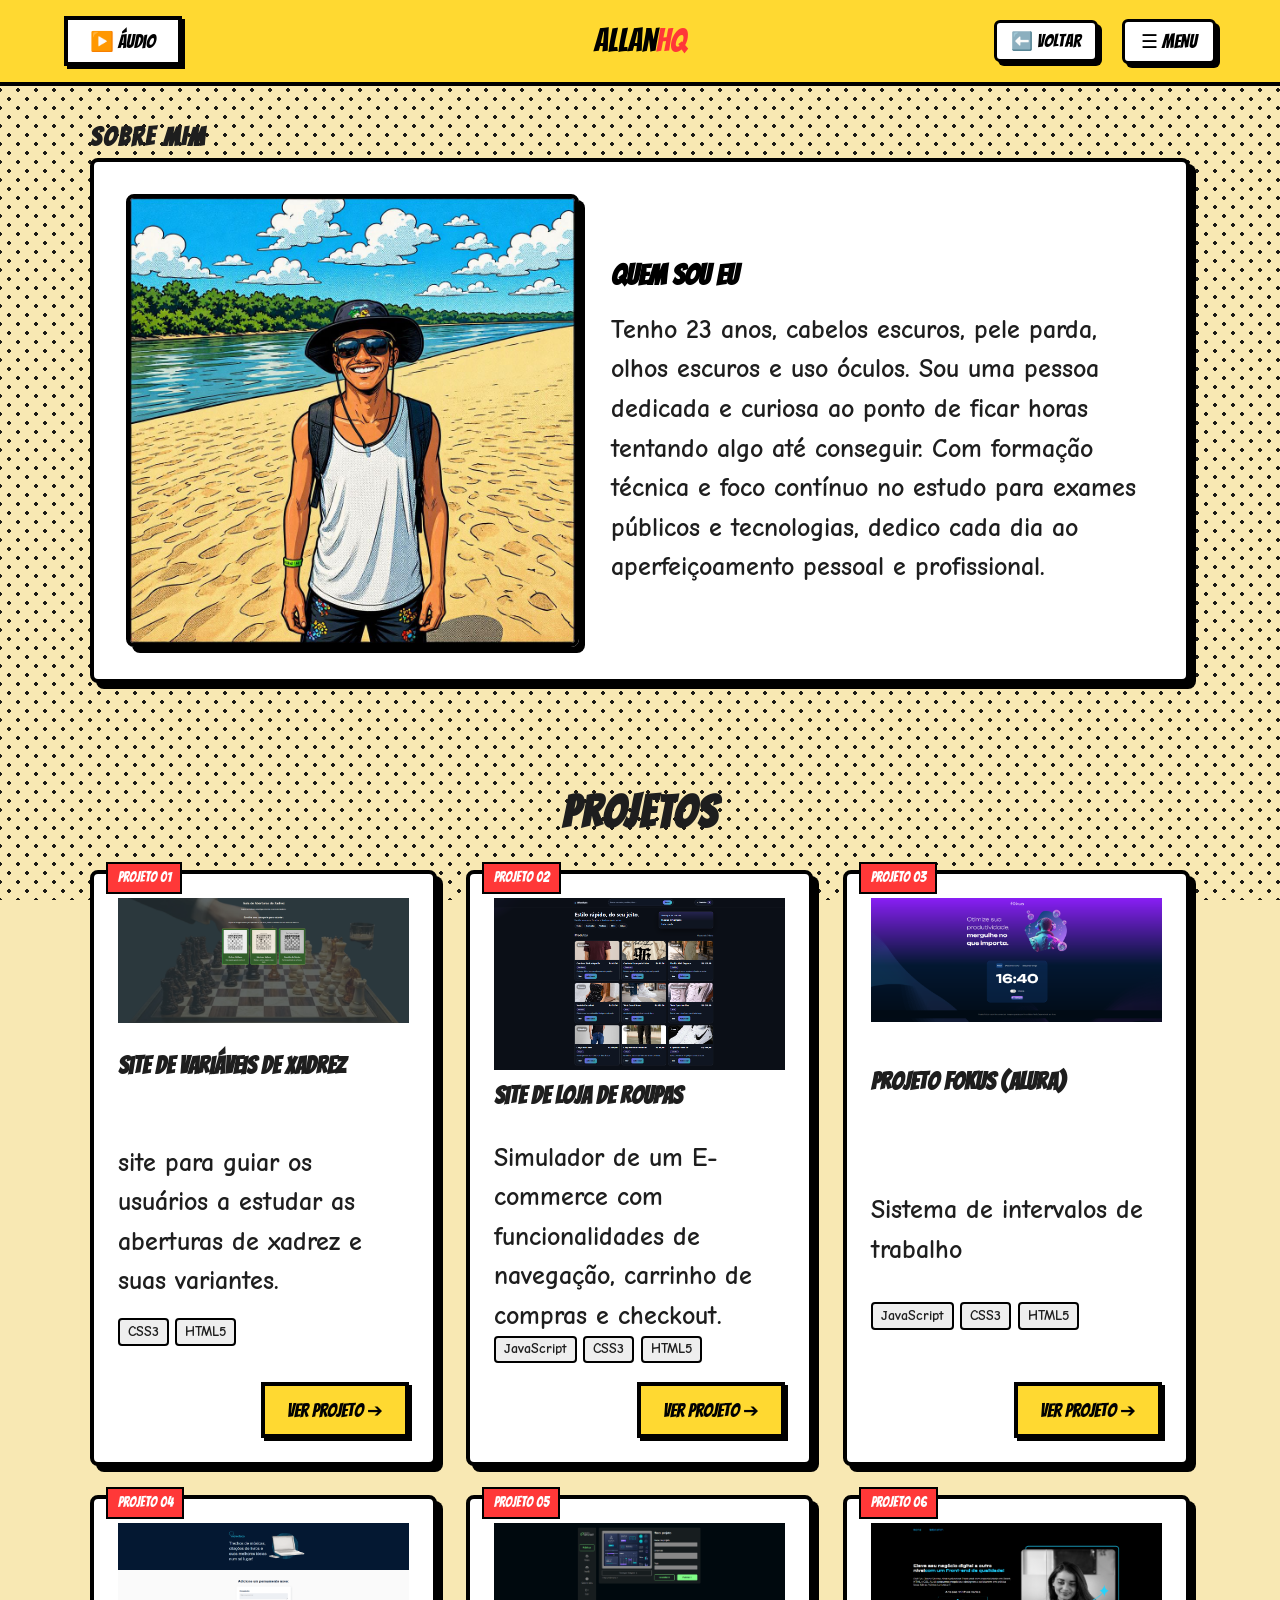
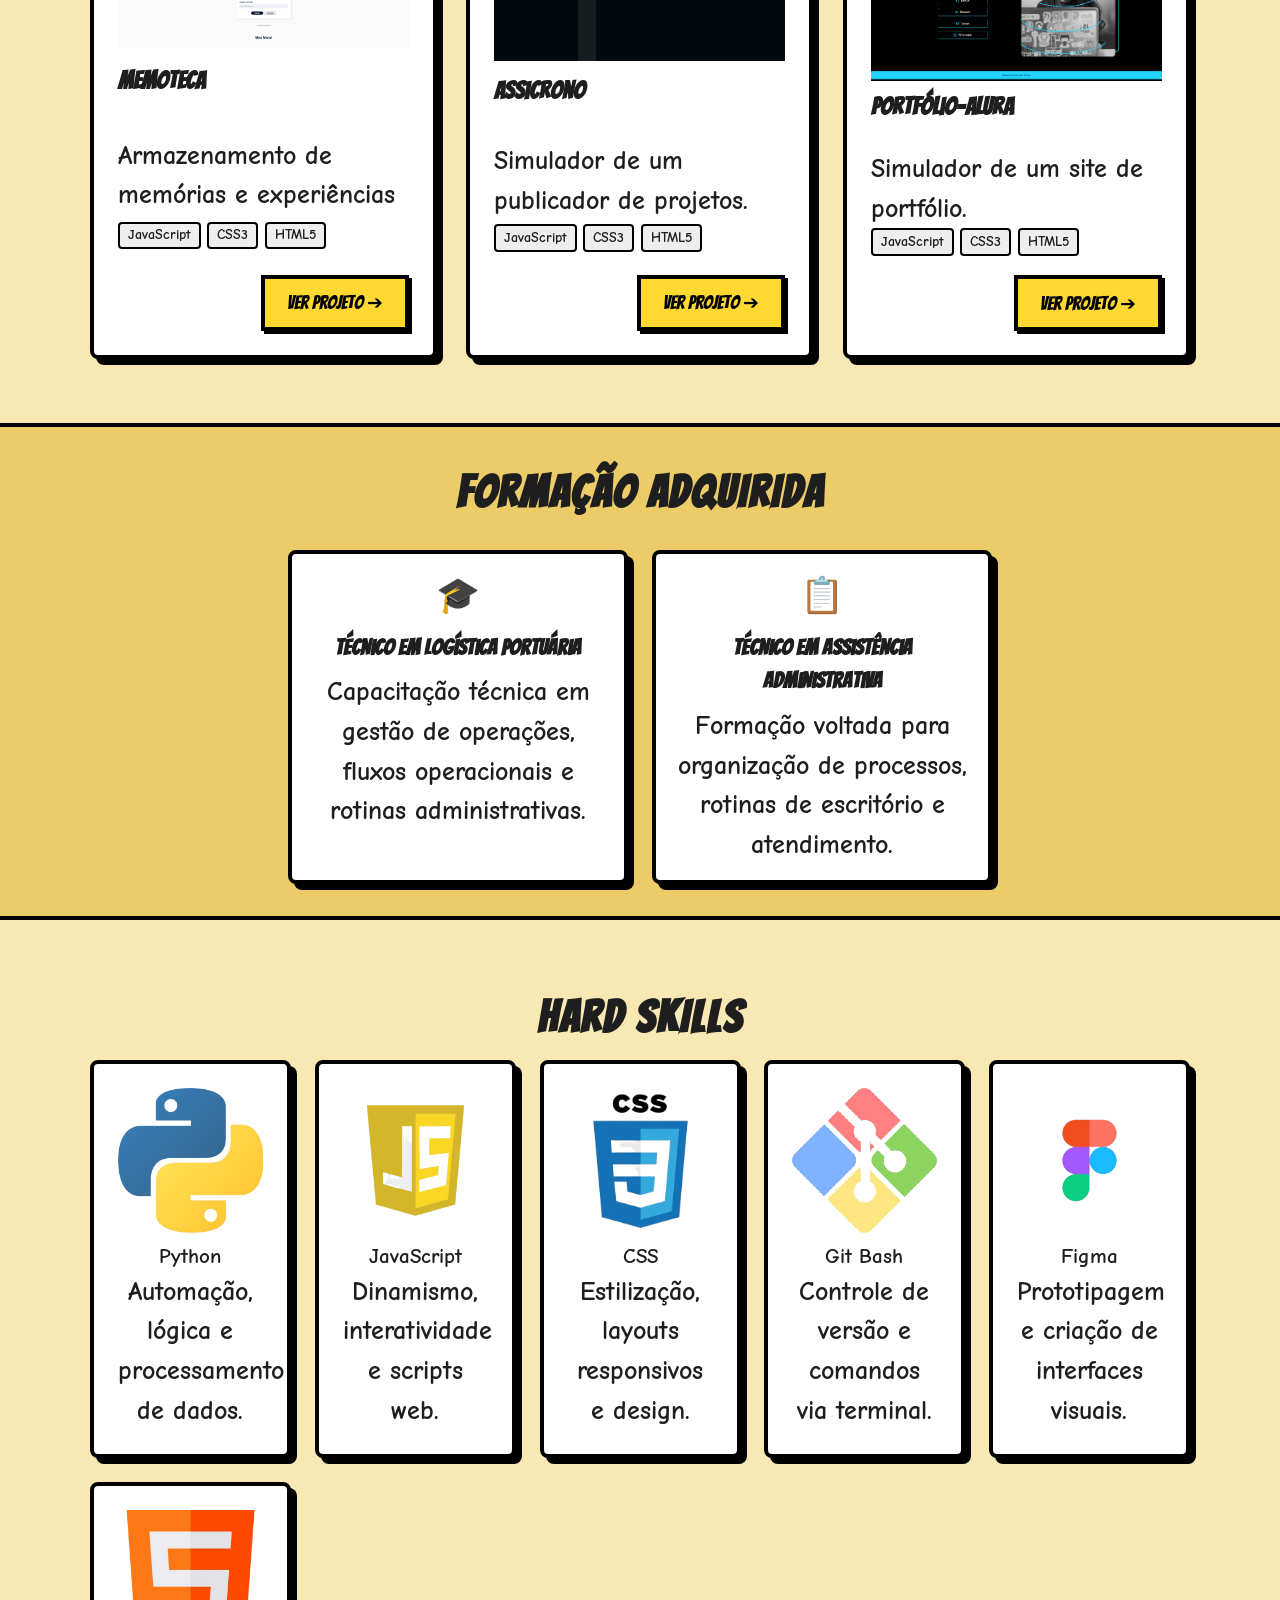
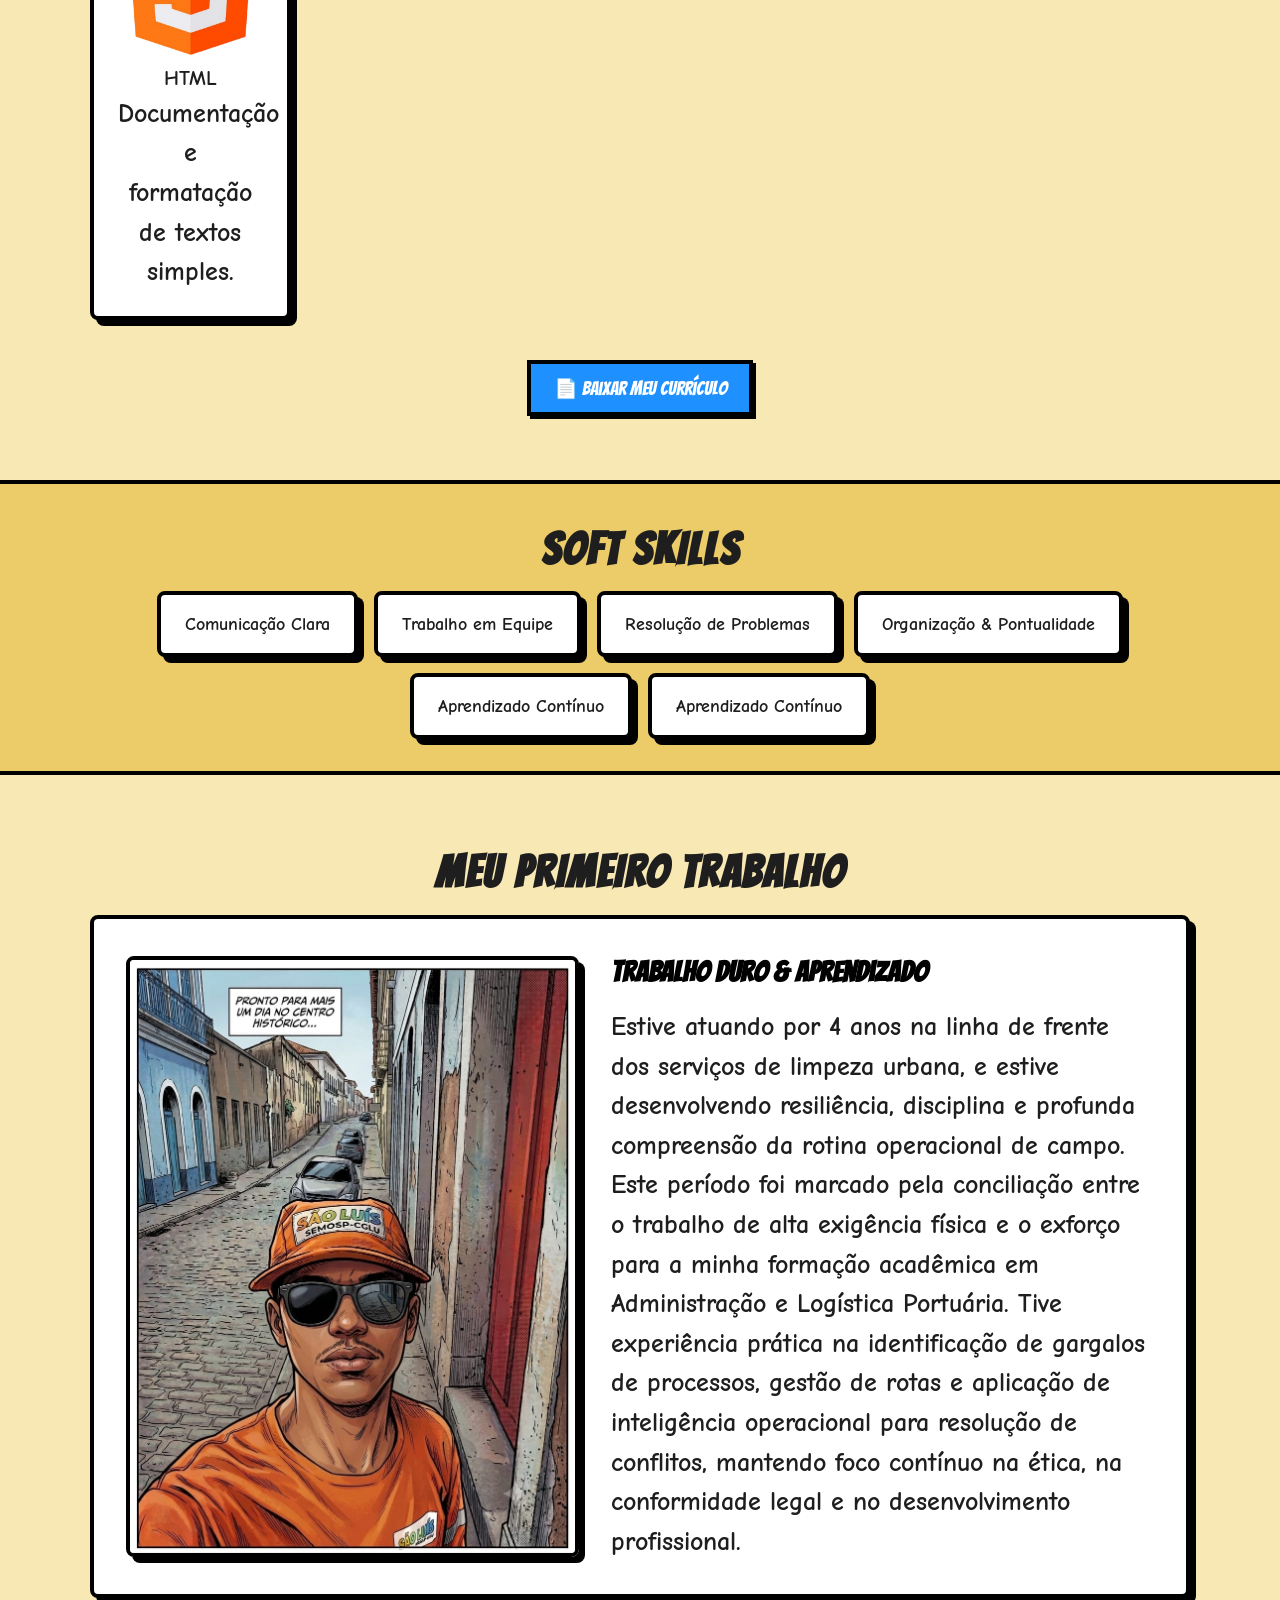
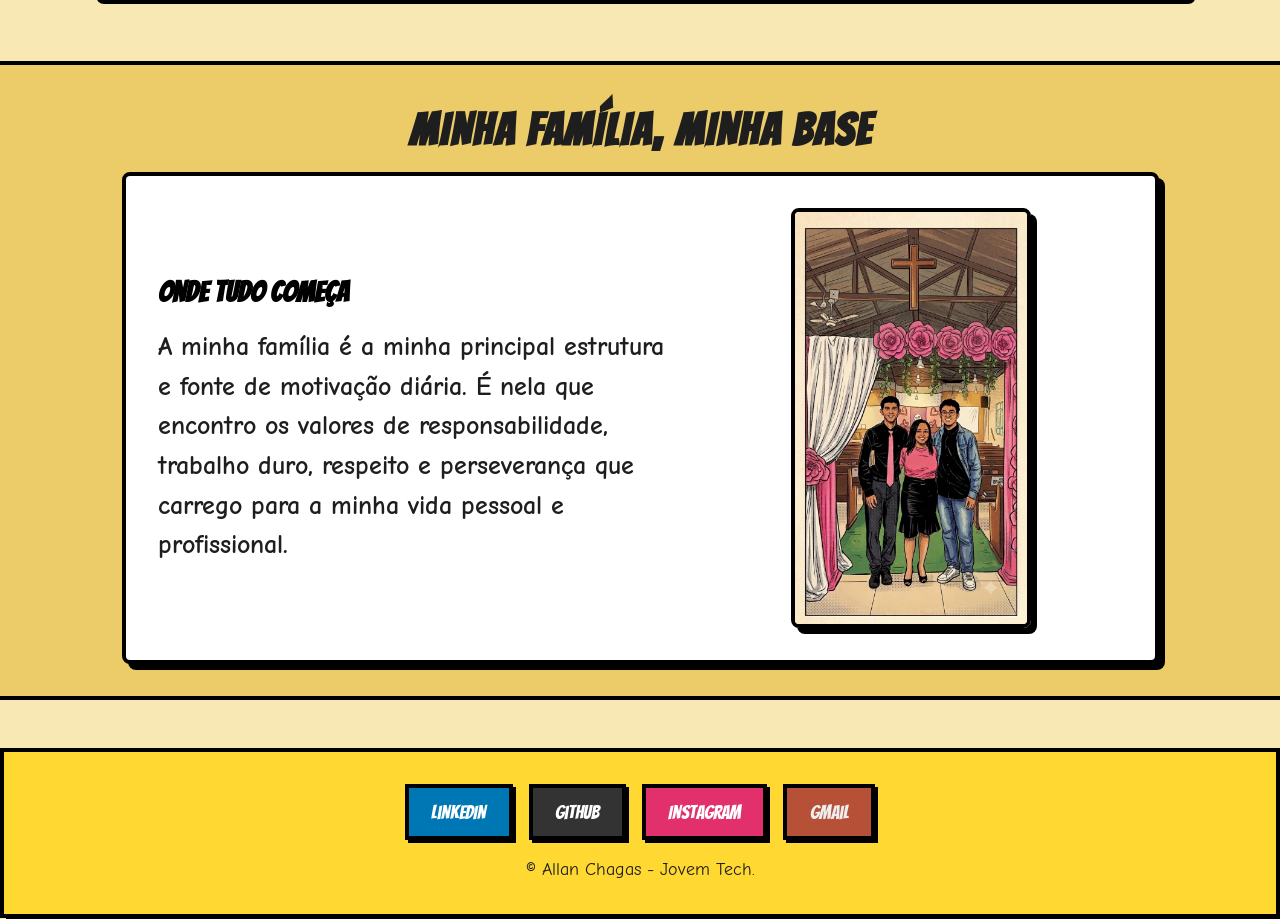
==== commit 98bc8977: "coloquei o gmail e tirei o contato imediato" ====
--- a/sobre.html
+++ b/sobre.html
@@ -278,27 +278,6 @@
         </div>
       </div>
     </section>
-    <!-- SEÇÃO DE CONTATO (SINAL DE EMERGÊNCIA) -->
-    <section id="contato" class="comic-section">
-      <h2 class="section-title comic-heading" data-i18n="contatoTitulo">Envie um Sinal!</h2>
-      <div class="comic-box contact-box">
-        <form class="contact-form" onsubmit="event.preventDefault(); alert('Mensagem enviada com sucesso!');">
-          <div class="form-group">
-            <label for="nome">Seu Nome / Recrutador:</label>
-            <input type="text" id="nome" required placeholder="Digite seu nome...">
-          </div>
-          <div class="form-group">
-            <label for="email">Seu E-mail:</label>
-            <input type="email" id="email" required placeholder="seuemail@exemplo.com">
-          </div>
-          <div class="form-group">
-            <label for="mensagem">Mensagem:</label>
-            <textarea id="mensagem" rows="4" required placeholder="Escreva sua mensagem aqui..."></textarea>
-          </div>
-          <button type="submit" class="btn-comic btn-yellow">Enviar Mensagem ⚡</button>
-        </form>
-      </div>
-    </section>
   </main>
 
   <footer class="footer comic-box">
@@ -306,11 +285,11 @@
       <a href="https://linkedin.com/in/allanchagasbatista/" target="_blank" class="btn-comic btn-social btn-linkedin">LinkedIn</a>
       <a href="https://github.com/AllanChagas7/" target="_blank" class="btn-comic btn-social btn-github">GitHub</a>
       <a href="https://instagram.com/allan_chagas_/" target="_blank" class="btn-comic btn-social btn-instagram">Instagram</a>
-    </div>
+      <a href="mailto:arnaldofinho12345@gmail.com" target="_blank" class="btn-comic btn-socisl btn-gmail">Gmail</a>
+      </div>
     <p> © Allan Chagas - Jovem Tech. </p>
   </footer>
 
-  <audio id="musica-fundo" loop src="./sons/musicafundo.mp3"></audio>
   <script defer src="./script.js"></script>
 </body>
 </html>
--- a/Style.css
+++ b/Style.css
@@ -67,7 +67,7 @@
   cursor: pointer;
   text-decoration: none;
   display: inline-block;
-  color: #000;
+  color: #020202;
   transition: all 0.1s ease-in-out;
 }
 
@@ -552,7 +552,10 @@
 .btn-linkedin { background: #0077b5; }
 .btn-github { background: #333; }
 .btn-instagram { background: #e1306c; }
-
+.btn-gmail { background: #b65037;}
+.btn-gmail{
+  color: #eee;
+}
 /* Responsividade Corrigida */
 @media (max-width: 768px) {
   .header-right {
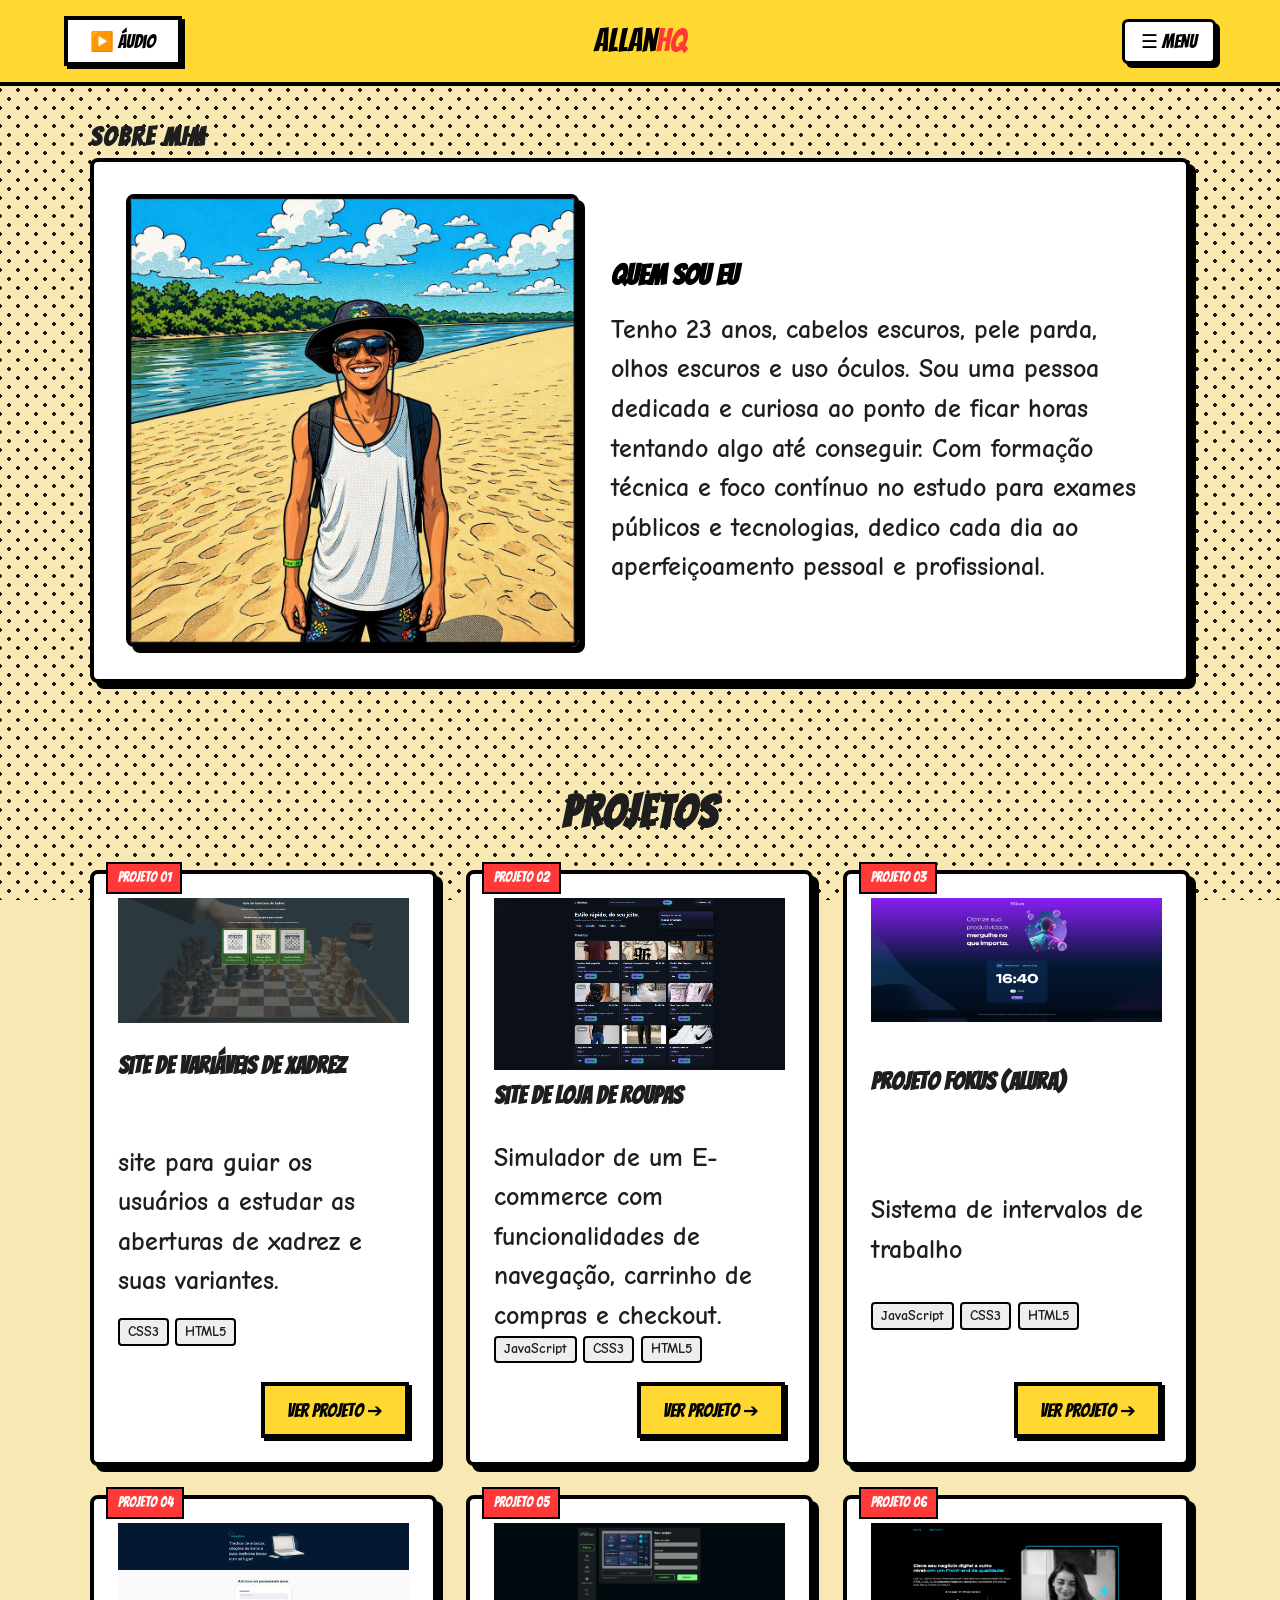
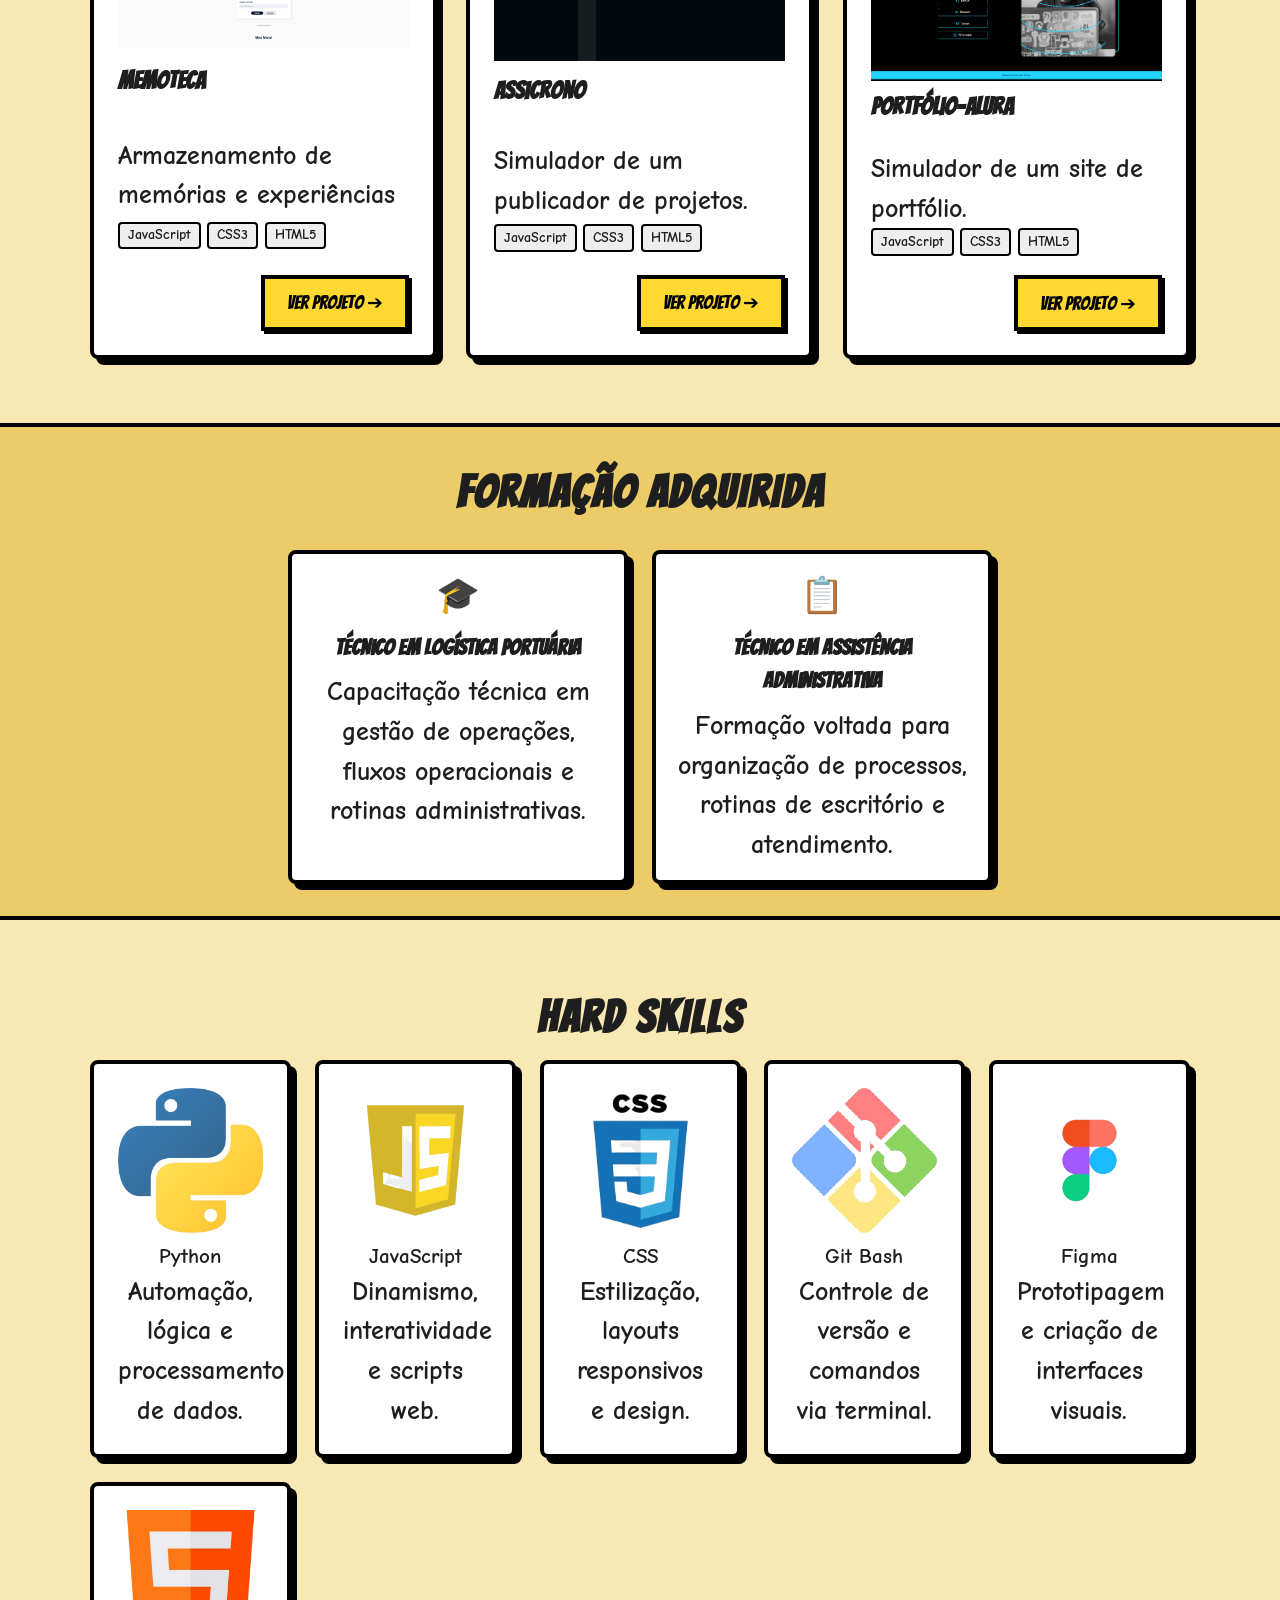
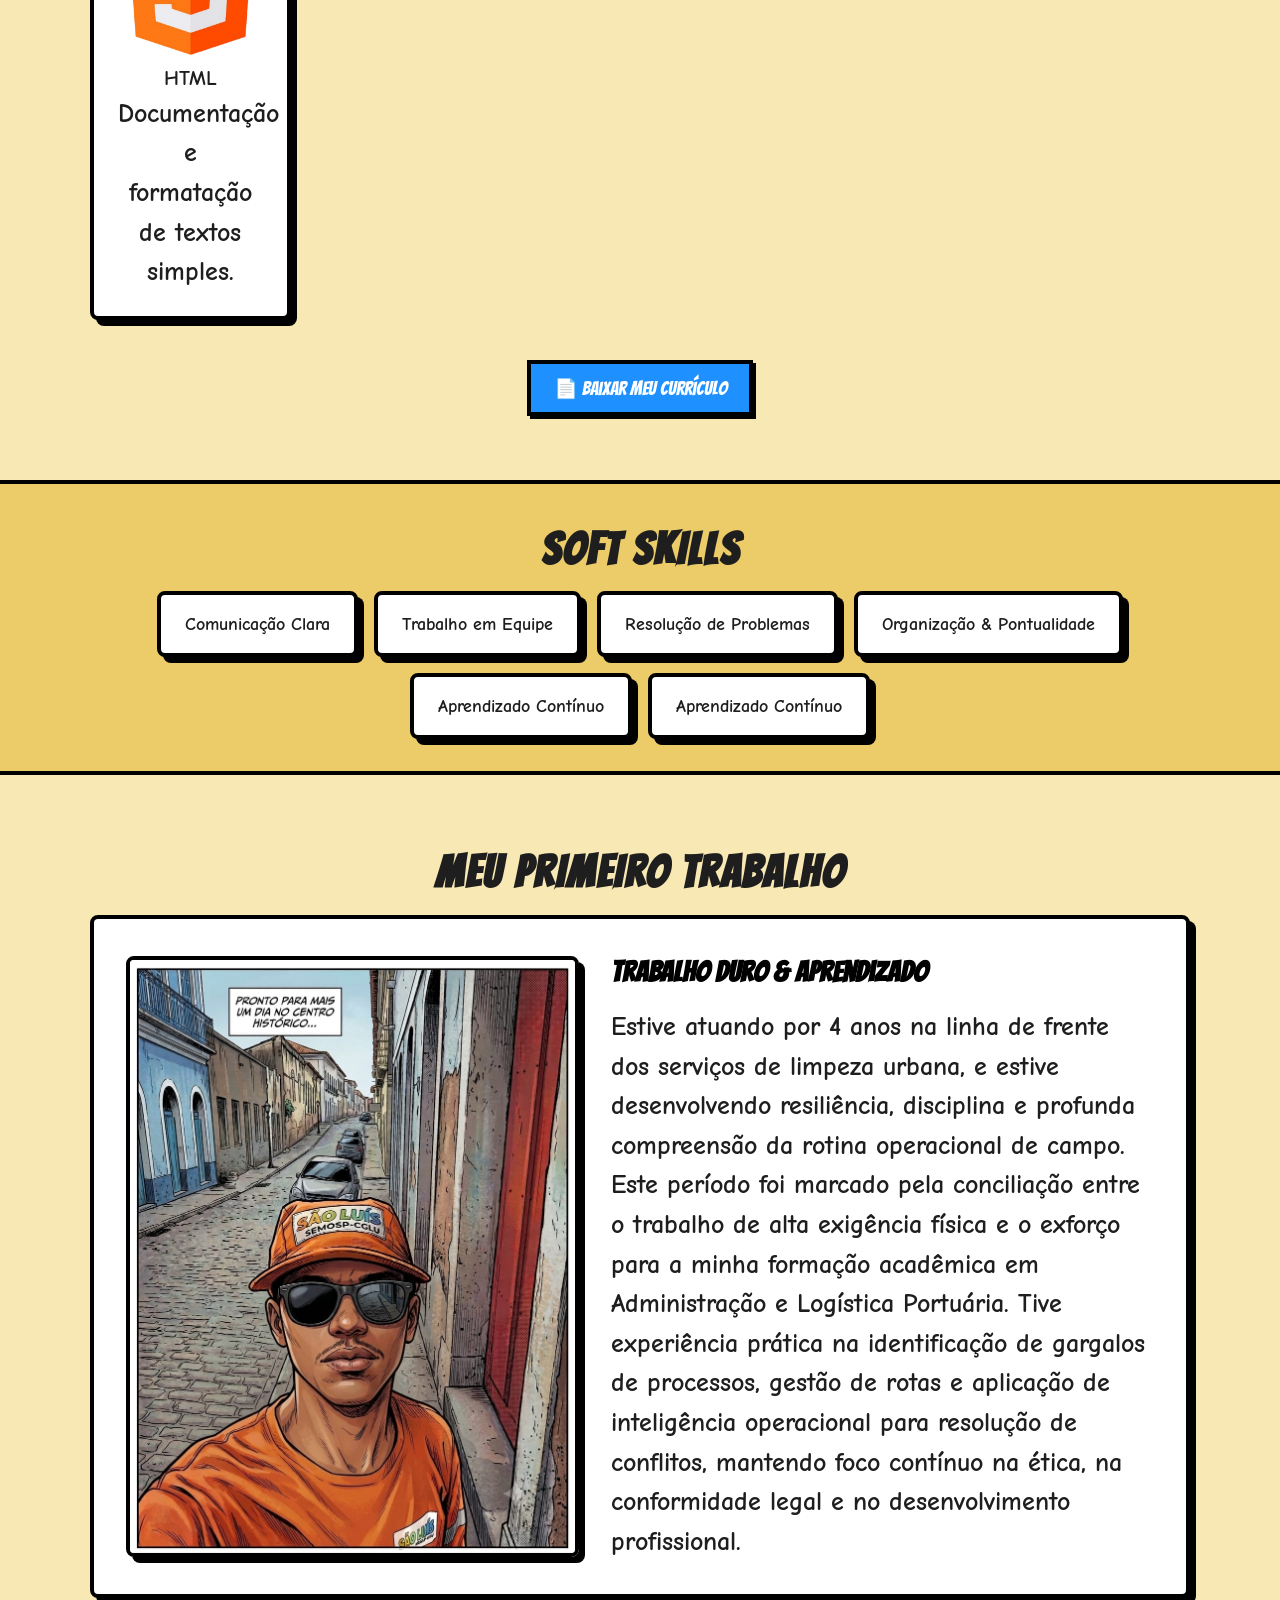
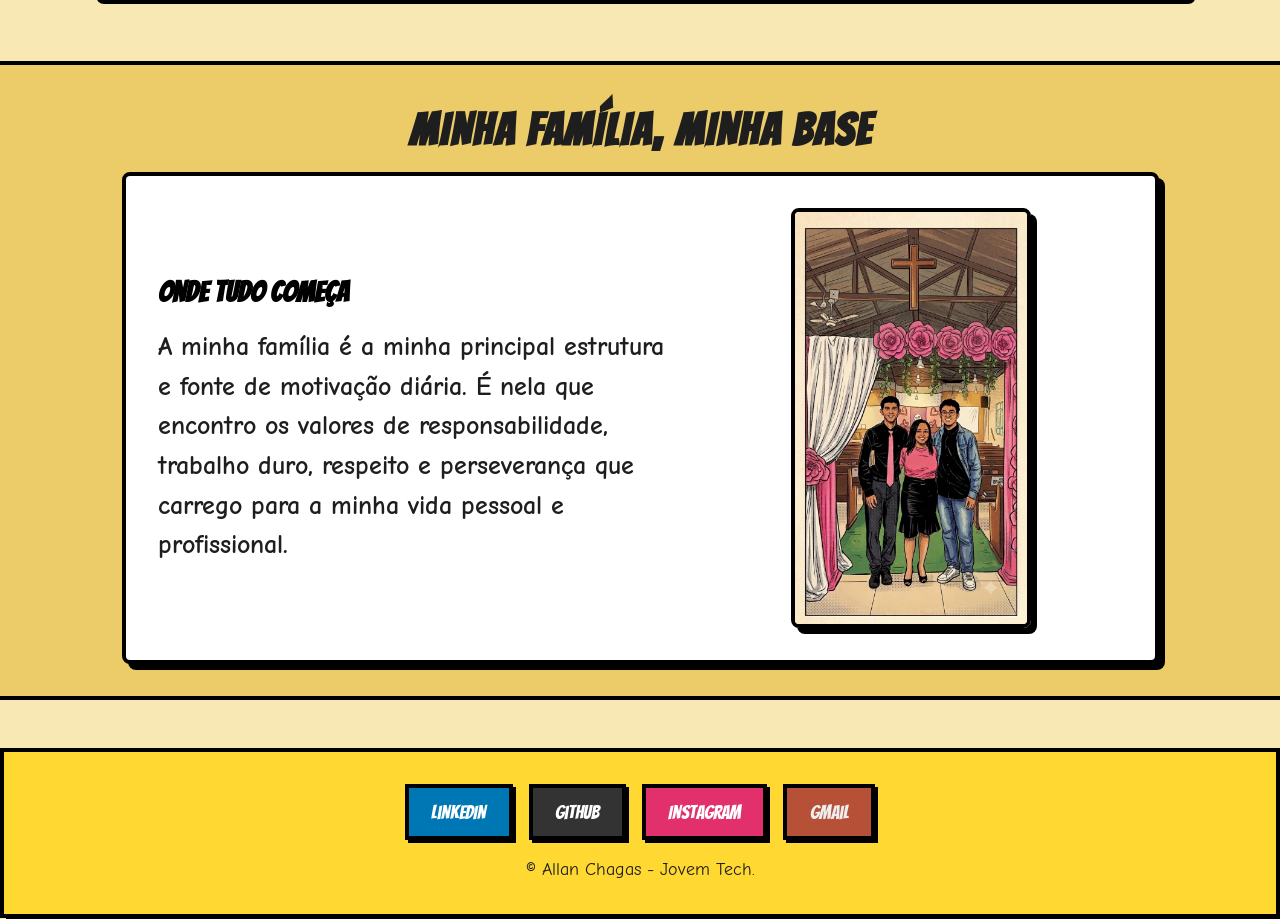
==== commit 9a60405b: "tirei o botão" ====
--- a/sobre.html
+++ b/sobre.html
@@ -27,9 +27,6 @@
   </div>
 
   <div class="header-right">
-    <button id="btn-back" class="btn-comic btn-back" onclick="window.history.back()" aria-label="Voltar">
-      ⬅️ Voltar
-    </button>
 
     <div class="menu-container">
       <button class="btn-comic menu-toggle" id="menu-toggle" aria-label="Abrir Menu">
